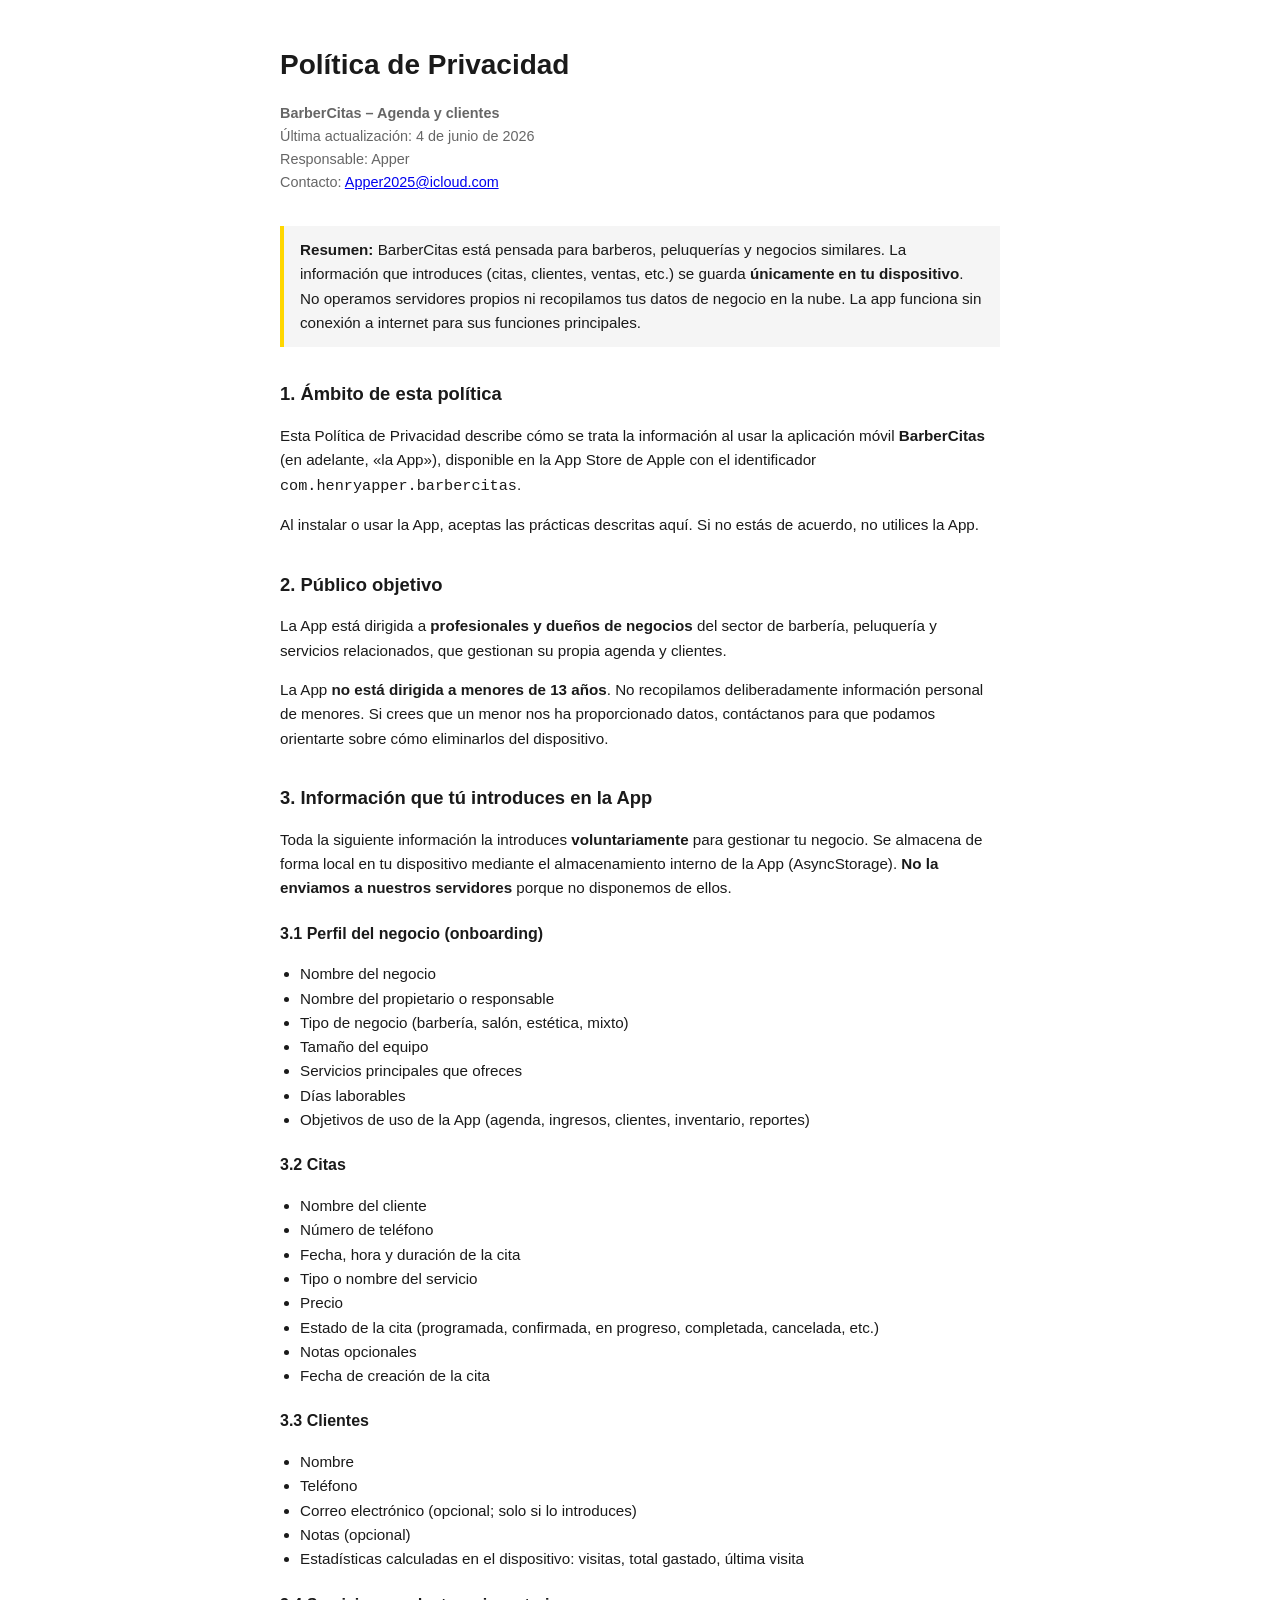
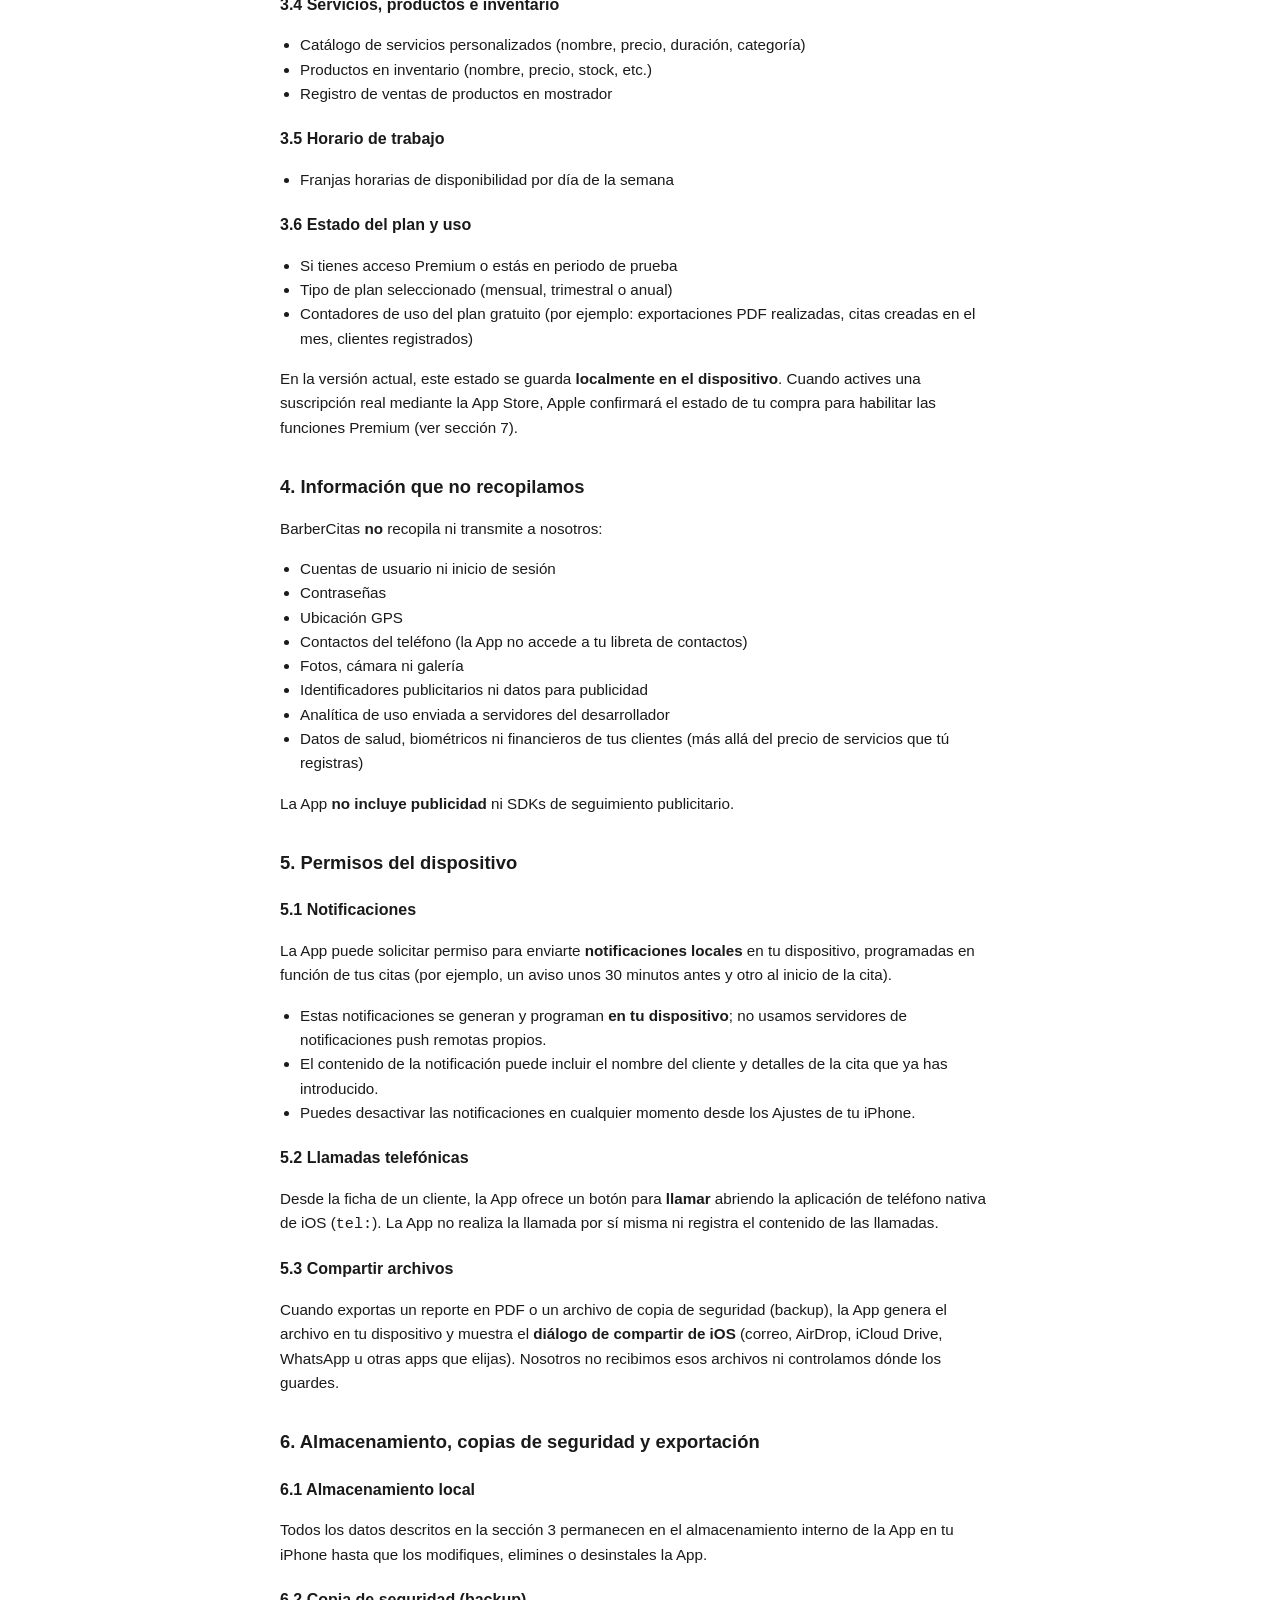
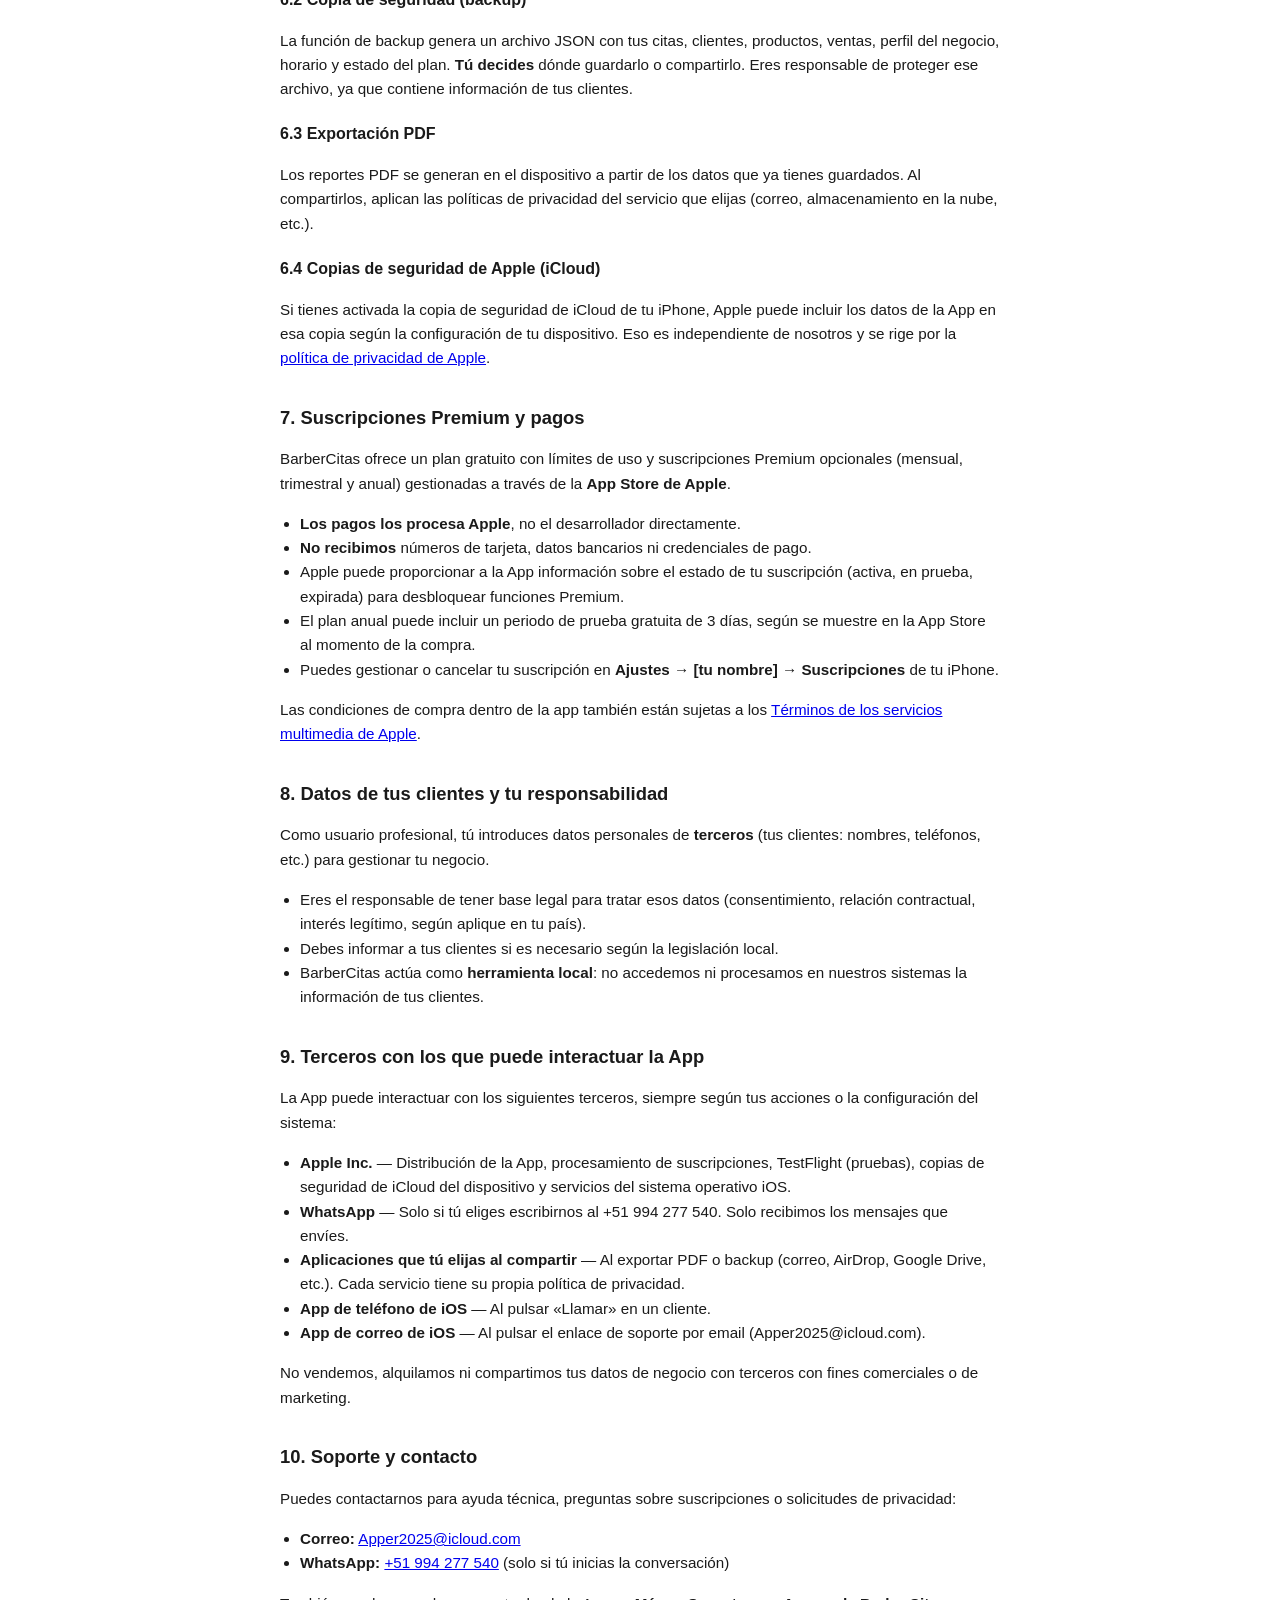
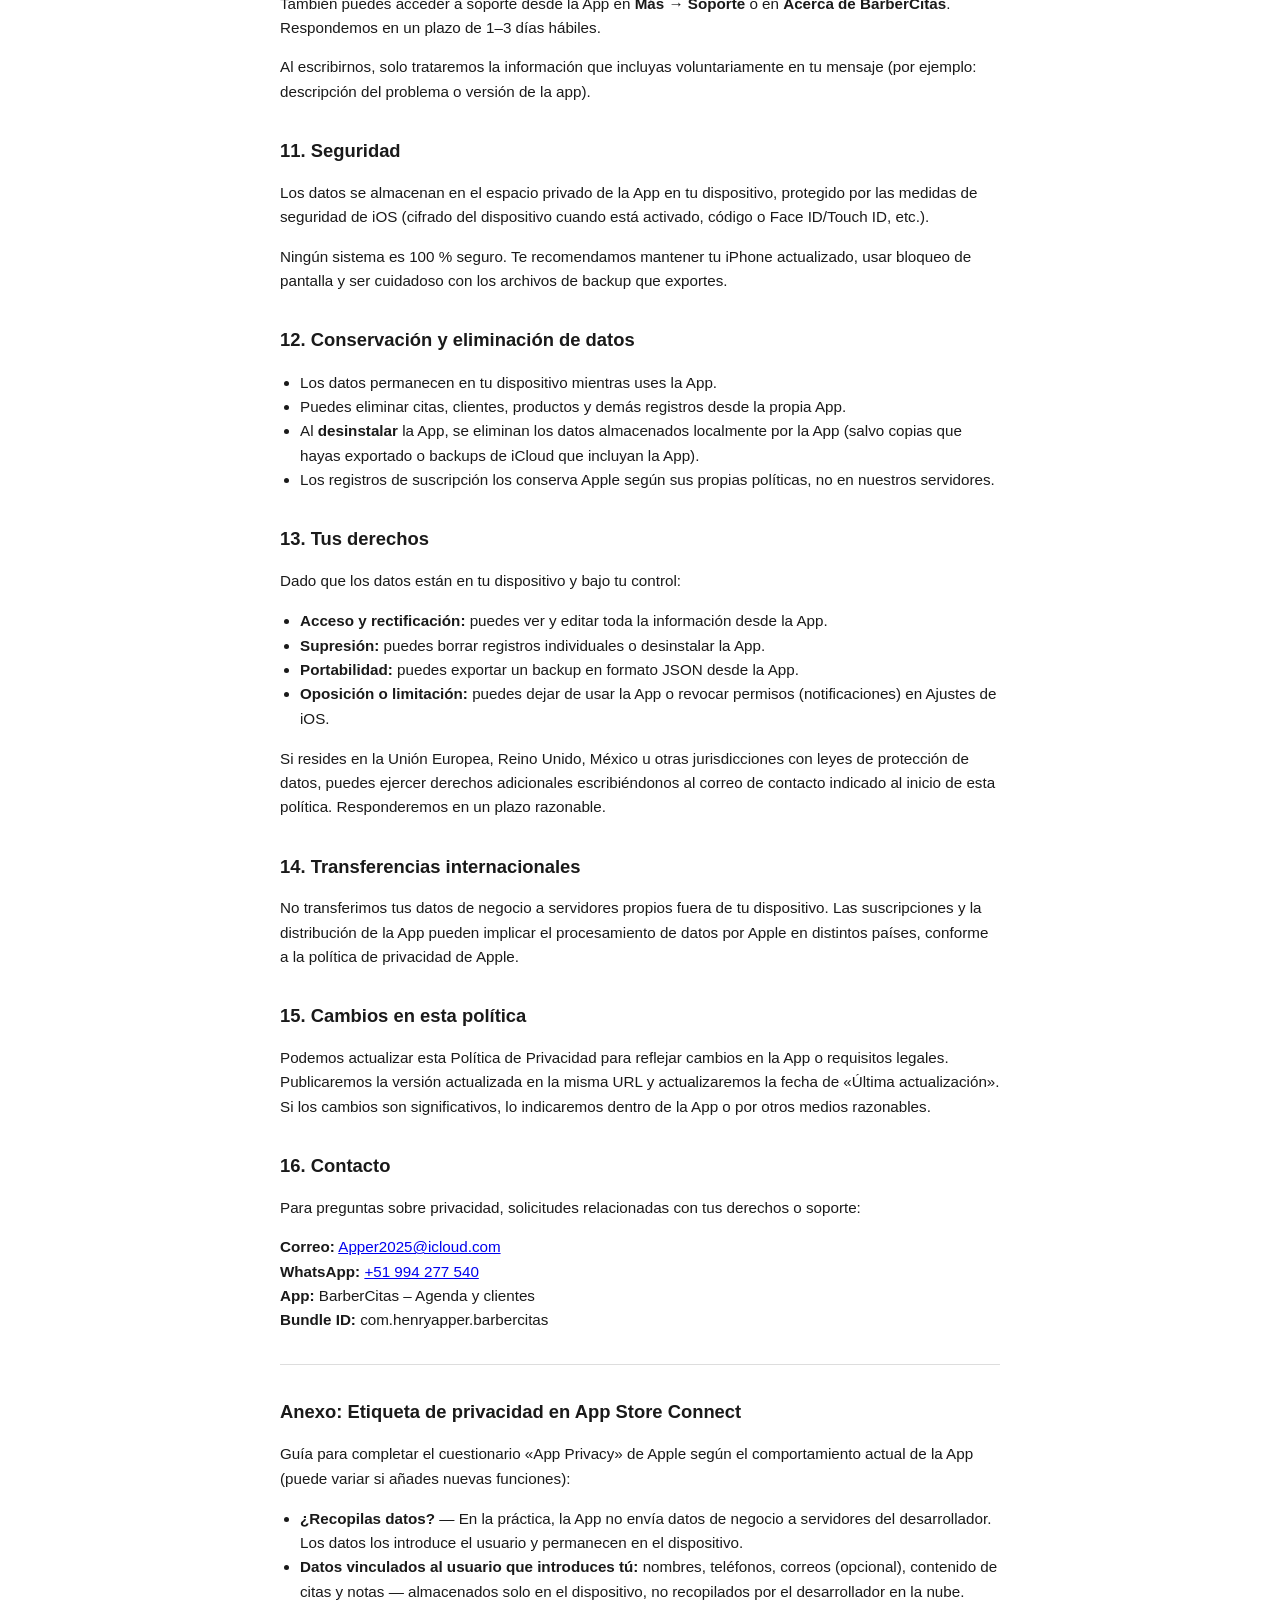
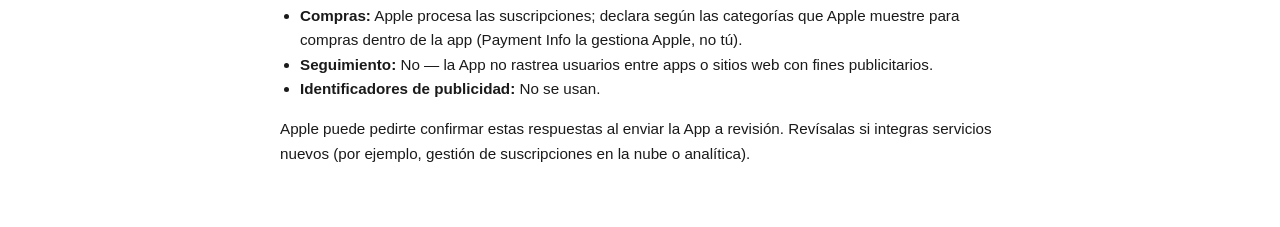
==== privacy-policy.html @ d64f479d "Publicar politica de privacidad y soporte de BarberCitas para App Store Connect. Co-authored-by: Cur" ====
<!DOCTYPE html>
<html lang="es">
<head>
  <meta charset="UTF-8" />
  <meta name="viewport" content="width=device-width, initial-scale=1.0" />
  <title>Política de Privacidad — BarberCitas</title>
  <style>
    :root { color-scheme: light dark; }
    body {
      font-family: -apple-system, BlinkMacSystemFont, "Segoe UI", Roboto, Helvetica, Arial, sans-serif;
      line-height: 1.6;
      max-width: 720px;
      margin: 0 auto;
      padding: 24px 20px 48px;
      color: #1a1a1a;
      background: #fff;
    }
    @media (prefers-color-scheme: dark) {
      body { color: #e8e8e8; background: #111; }
      a { color: #7eb6ff; }
      hr { border-color: #333; }
    }
    h1 { font-size: 1.75rem; margin-bottom: 0.25rem; }
    h2 { font-size: 1.15rem; margin-top: 2rem; }
    h3 { font-size: 1rem; margin-top: 1.25rem; }
    p, li { font-size: 0.95rem; }
    .meta { color: #666; font-size: 0.9rem; margin-bottom: 2rem; }
    @media (prefers-color-scheme: dark) { .meta { color: #999; } }
    ul { padding-left: 1.25rem; }
    hr { margin: 2rem 0; border: none; border-top: 1px solid #ddd; }
    .highlight {
      background: #f5f5f5;
      border-left: 4px solid #ffd700;
      padding: 12px 16px;
      margin: 1rem 0;
      font-size: 0.95rem;
    }
    @media (prefers-color-scheme: dark) {
      .highlight { background: #1c1c1c; }
    }
  </style>
</head>
<body>

  <h1>Política de Privacidad</h1>
  <p class="meta">
    <strong>BarberCitas – Agenda y clientes</strong><br />
    Última actualización: 4 de junio de 2026<br />
    Responsable: Apper<br />
    Contacto: <a href="mailto:Apper2025@icloud.com">Apper2025@icloud.com</a>
  </p>

  <div class="highlight">
    <strong>Resumen:</strong> BarberCitas está pensada para barberos, peluquerías y negocios similares.
    La información que introduces (citas, clientes, ventas, etc.) se guarda <strong>únicamente en tu dispositivo</strong>.
    No operamos servidores propios ni recopilamos tus datos de negocio en la nube.
    La app funciona sin conexión a internet para sus funciones principales.
  </div>

  <h2>1. Ámbito de esta política</h2>
  <p>
    Esta Política de Privacidad describe cómo se trata la información al usar la aplicación móvil
    <strong>BarberCitas</strong> (en adelante, «la App»), disponible en la App Store de Apple
    con el identificador <code>com.henryapper.barbercitas</code>.
  </p>
  <p>
    Al instalar o usar la App, aceptas las prácticas descritas aquí. Si no estás de acuerdo,
    no utilices la App.
  </p>

  <h2>2. Público objetivo</h2>
  <p>
    La App está dirigida a <strong>profesionales y dueños de negocios</strong> del sector de barbería,
    peluquería y servicios relacionados, que gestionan su propia agenda y clientes.
  </p>
  <p>
    La App <strong>no está dirigida a menores de 13 años</strong>. No recopilamos deliberadamente
    información personal de menores. Si crees que un menor nos ha proporcionado datos, contáctanos
    para que podamos orientarte sobre cómo eliminarlos del dispositivo.
  </p>

  <h2>3. Información que tú introduces en la App</h2>
  <p>
    Toda la siguiente información la introduces <strong>voluntariamente</strong> para gestionar tu negocio.
    Se almacena de forma local en tu dispositivo mediante el almacenamiento interno de la App
    (AsyncStorage). <strong>No la enviamos a nuestros servidores</strong> porque no disponemos de ellos.
  </p>

  <h3>3.1 Perfil del negocio (onboarding)</h3>
  <ul>
    <li>Nombre del negocio</li>
    <li>Nombre del propietario o responsable</li>
    <li>Tipo de negocio (barbería, salón, estética, mixto)</li>
    <li>Tamaño del equipo</li>
    <li>Servicios principales que ofreces</li>
    <li>Días laborables</li>
    <li>Objetivos de uso de la App (agenda, ingresos, clientes, inventario, reportes)</li>
  </ul>

  <h3>3.2 Citas</h3>
  <ul>
    <li>Nombre del cliente</li>
    <li>Número de teléfono</li>
    <li>Fecha, hora y duración de la cita</li>
    <li>Tipo o nombre del servicio</li>
    <li>Precio</li>
    <li>Estado de la cita (programada, confirmada, en progreso, completada, cancelada, etc.)</li>
    <li>Notas opcionales</li>
    <li>Fecha de creación de la cita</li>
  </ul>

  <h3>3.3 Clientes</h3>
  <ul>
    <li>Nombre</li>
    <li>Teléfono</li>
    <li>Correo electrónico (opcional; solo si lo introduces)</li>
    <li>Notas (opcional)</li>
    <li>Estadísticas calculadas en el dispositivo: visitas, total gastado, última visita</li>
  </ul>

  <h3>3.4 Servicios, productos e inventario</h3>
  <ul>
    <li>Catálogo de servicios personalizados (nombre, precio, duración, categoría)</li>
    <li>Productos en inventario (nombre, precio, stock, etc.)</li>
    <li>Registro de ventas de productos en mostrador</li>
  </ul>

  <h3>3.5 Horario de trabajo</h3>
  <ul>
    <li>Franjas horarias de disponibilidad por día de la semana</li>
  </ul>

  <h3>3.6 Estado del plan y uso</h3>
  <ul>
    <li>Si tienes acceso Premium o estás en periodo de prueba</li>
    <li>Tipo de plan seleccionado (mensual, trimestral o anual)</li>
    <li>Contadores de uso del plan gratuito (por ejemplo: exportaciones PDF realizadas, citas creadas en el mes, clientes registrados)</li>
  </ul>
  <p>
    En la versión actual, este estado se guarda <strong>localmente en el dispositivo</strong>.
    Cuando actives una suscripción real mediante la App Store, Apple confirmará el estado de tu compra
    para habilitar las funciones Premium (ver sección 7).
  </p>

  <h2>4. Información que no recopilamos</h2>
  <p>BarberCitas <strong>no</strong> recopila ni transmite a nosotros:</p>
  <ul>
    <li>Cuentas de usuario ni inicio de sesión</li>
    <li>Contraseñas</li>
    <li>Ubicación GPS</li>
    <li>Contactos del teléfono (la App no accede a tu libreta de contactos)</li>
    <li>Fotos, cámara ni galería</li>
    <li>Identificadores publicitarios ni datos para publicidad</li>
    <li>Analítica de uso enviada a servidores del desarrollador</li>
    <li>Datos de salud, biométricos ni financieros de tus clientes (más allá del precio de servicios que tú registras)</li>
  </ul>
  <p>
    La App <strong>no incluye publicidad</strong> ni SDKs de seguimiento publicitario.
  </p>

  <h2>5. Permisos del dispositivo</h2>

  <h3>5.1 Notificaciones</h3>
  <p>
    La App puede solicitar permiso para enviarte <strong>notificaciones locales</strong> en tu dispositivo,
    programadas en función de tus citas (por ejemplo, un aviso unos 30 minutos antes y otro al inicio de la cita).
  </p>
  <ul>
    <li>Estas notificaciones se generan y programan <strong>en tu dispositivo</strong>; no usamos servidores de notificaciones push remotas propios.</li>
    <li>El contenido de la notificación puede incluir el nombre del cliente y detalles de la cita que ya has introducido.</li>
    <li>Puedes desactivar las notificaciones en cualquier momento desde los Ajustes de tu iPhone.</li>
  </ul>

  <h3>5.2 Llamadas telefónicas</h3>
  <p>
    Desde la ficha de un cliente, la App ofrece un botón para <strong>llamar</strong> abriendo la aplicación
    de teléfono nativa de iOS (<code>tel:</code>). La App no realiza la llamada por sí misma ni registra
    el contenido de las llamadas.
  </p>

  <h3>5.3 Compartir archivos</h3>
  <p>
    Cuando exportas un reporte en PDF o un archivo de copia de seguridad (backup), la App genera el archivo
    en tu dispositivo y muestra el <strong>diálogo de compartir de iOS</strong> (correo, AirDrop, iCloud Drive,
    WhatsApp u otras apps que elijas). Nosotros no recibimos esos archivos ni controlamos dónde los guardes.
  </p>

  <h2>6. Almacenamiento, copias de seguridad y exportación</h2>

  <h3>6.1 Almacenamiento local</h3>
  <p>
    Todos los datos descritos en la sección 3 permanecen en el almacenamiento interno de la App en tu iPhone
    hasta que los modifiques, elimines o desinstales la App.
  </p>

  <h3>6.2 Copia de seguridad (backup)</h3>
  <p>
    La función de backup genera un archivo JSON con tus citas, clientes, productos, ventas, perfil del negocio,
    horario y estado del plan. <strong>Tú decides</strong> dónde guardarlo o compartirlo.
    Eres responsable de proteger ese archivo, ya que contiene información de tus clientes.
  </p>

  <h3>6.3 Exportación PDF</h3>
  <p>
    Los reportes PDF se generan en el dispositivo a partir de los datos que ya tienes guardados.
    Al compartirlos, aplican las políticas de privacidad del servicio que elijas (correo, almacenamiento en la nube, etc.).
  </p>

  <h3>6.4 Copias de seguridad de Apple (iCloud)</h3>
  <p>
    Si tienes activada la copia de seguridad de iCloud de tu iPhone, Apple puede incluir los datos de la App
    en esa copia según la configuración de tu dispositivo. Eso es independiente de nosotros y se rige por la
    <a href="https://www.apple.com/legal/privacy/" rel="noopener noreferrer">política de privacidad de Apple</a>.
  </p>

  <h2>7. Suscripciones Premium y pagos</h2>
  <p>
    BarberCitas ofrece un plan gratuito con límites de uso y suscripciones Premium opcionales
    (mensual, trimestral y anual) gestionadas a través de la <strong>App Store de Apple</strong>.
  </p>
  <ul>
    <li><strong>Los pagos los procesa Apple</strong>, no el desarrollador directamente.</li>
    <li><strong>No recibimos</strong> números de tarjeta, datos bancarios ni credenciales de pago.</li>
    <li>Apple puede proporcionar a la App información sobre el estado de tu suscripción (activa, en prueba, expirada) para desbloquear funciones Premium.</li>
    <li>El plan anual puede incluir un periodo de prueba gratuita de 3 días, según se muestre en la App Store al momento de la compra.</li>
    <li>Puedes gestionar o cancelar tu suscripción en <strong>Ajustes → [tu nombre] → Suscripciones</strong> de tu iPhone.</li>
  </ul>
  <p>
    Las condiciones de compra dentro de la app también están sujetas a los
    <a href="https://www.apple.com/legal/internet-services/itunes/" rel="noopener noreferrer">Términos de los servicios multimedia de Apple</a>.
  </p>

  <h2>8. Datos de tus clientes y tu responsabilidad</h2>
  <p>
    Como usuario profesional, tú introduces datos personales de <strong>terceros</strong> (tus clientes:
    nombres, teléfonos, etc.) para gestionar tu negocio.
  </p>
  <ul>
    <li>Eres el responsable de tener base legal para tratar esos datos (consentimiento, relación contractual, interés legítimo, según aplique en tu país).</li>
    <li>Debes informar a tus clientes si es necesario según la legislación local.</li>
    <li>BarberCitas actúa como <strong>herramienta local</strong>: no accedemos ni procesamos en nuestros sistemas la información de tus clientes.</li>
  </ul>

  <h2>9. Terceros con los que puede interactuar la App</h2>
  <p>La App puede interactuar con los siguientes terceros, siempre según tus acciones o la configuración del sistema:</p>
  <ul>
    <li><strong>Apple Inc.</strong> — Distribución de la App, procesamiento de suscripciones, TestFlight (pruebas), copias de seguridad de iCloud del dispositivo y servicios del sistema operativo iOS.</li>
    <li><strong>WhatsApp</strong> — Solo si tú eliges escribirnos al +51 994 277 540. Solo recibimos los mensajes que envíes.</li>
    <li><strong>Aplicaciones que tú elijas al compartir</strong> — Al exportar PDF o backup (correo, AirDrop, Google Drive, etc.). Cada servicio tiene su propia política de privacidad.</li>
    <li><strong>App de teléfono de iOS</strong> — Al pulsar «Llamar» en un cliente.</li>
    <li><strong>App de correo de iOS</strong> — Al pulsar el enlace de soporte por email (Apper2025@icloud.com).</li>
  </ul>
  <p>
    No vendemos, alquilamos ni compartimos tus datos de negocio con terceros con fines comerciales o de marketing.
  </p>

  <h2>10. Soporte y contacto</h2>
  <p>
    Puedes contactarnos para ayuda técnica, preguntas sobre suscripciones o solicitudes de privacidad:
  </p>
  <ul>
    <li><strong>Correo:</strong> <a href="mailto:Apper2025@icloud.com">Apper2025@icloud.com</a></li>
    <li><strong>WhatsApp:</strong> <a href="https://wa.me/51994277540" rel="noopener noreferrer">+51 994 277 540</a> (solo si tú inicias la conversación)</li>
  </ul>
  <p>
    También puedes acceder a soporte desde la App en <strong>Más → Soporte</strong> o en <strong>Acerca de BarberCitas</strong>.
    Respondemos en un plazo de 1–3 días hábiles.
  </p>
  <p>
    Al escribirnos, solo trataremos la información que incluyas voluntariamente en tu mensaje
    (por ejemplo: descripción del problema o versión de la app).
  </p>

  <h2>11. Seguridad</h2>
  <p>
    Los datos se almacenan en el espacio privado de la App en tu dispositivo, protegido por las medidas
    de seguridad de iOS (cifrado del dispositivo cuando está activado, código o Face ID/Touch ID, etc.).
  </p>
  <p>
    Ningún sistema es 100 % seguro. Te recomendamos mantener tu iPhone actualizado, usar bloqueo de pantalla
    y ser cuidadoso con los archivos de backup que exportes.
  </p>

  <h2>12. Conservación y eliminación de datos</h2>
  <ul>
    <li>Los datos permanecen en tu dispositivo mientras uses la App.</li>
    <li>Puedes eliminar citas, clientes, productos y demás registros desde la propia App.</li>
    <li>Al <strong>desinstalar</strong> la App, se eliminan los datos almacenados localmente por la App (salvo copias que hayas exportado o backups de iCloud que incluyan la App).</li>
    <li>Los registros de suscripción los conserva Apple según sus propias políticas, no en nuestros servidores.</li>
  </ul>

  <h2>13. Tus derechos</h2>
  <p>
    Dado que los datos están en tu dispositivo y bajo tu control:
  </p>
  <ul>
    <li><strong>Acceso y rectificación:</strong> puedes ver y editar toda la información desde la App.</li>
    <li><strong>Supresión:</strong> puedes borrar registros individuales o desinstalar la App.</li>
    <li><strong>Portabilidad:</strong> puedes exportar un backup en formato JSON desde la App.</li>
    <li><strong>Oposición o limitación:</strong> puedes dejar de usar la App o revocar permisos (notificaciones) en Ajustes de iOS.</li>
  </ul>
  <p>
    Si resides en la Unión Europea, Reino Unido, México u otras jurisdicciones con leyes de protección de datos,
    puedes ejercer derechos adicionales escribiéndonos al correo de contacto indicado al inicio de esta política.
    Responderemos en un plazo razonable.
  </p>

  <h2>14. Transferencias internacionales</h2>
  <p>
    No transferimos tus datos de negocio a servidores propios fuera de tu dispositivo.
    Las suscripciones y la distribución de la App pueden implicar el procesamiento de datos por Apple
    en distintos países, conforme a la política de privacidad de Apple.
  </p>

  <h2>15. Cambios en esta política</h2>
  <p>
    Podemos actualizar esta Política de Privacidad para reflejar cambios en la App o requisitos legales.
    Publicaremos la versión actualizada en la misma URL y actualizaremos la fecha de «Última actualización».
    Si los cambios son significativos, lo indicaremos dentro de la App o por otros medios razonables.
  </p>

  <h2>16. Contacto</h2>
  <p>
    Para preguntas sobre privacidad, solicitudes relacionadas con tus derechos o soporte:
  </p>
  <p>
    <strong>Correo:</strong> <a href="mailto:Apper2025@icloud.com">Apper2025@icloud.com</a><br />
    <strong>WhatsApp:</strong> <a href="https://wa.me/51994277540" rel="noopener noreferrer">+51 994 277 540</a><br />
    <strong>App:</strong> BarberCitas – Agenda y clientes<br />
    <strong>Bundle ID:</strong> com.henryapper.barbercitas
  </p>

  <hr />

  <h2>Anexo: Etiqueta de privacidad en App Store Connect</h2>
  <p>
    Guía para completar el cuestionario «App Privacy» de Apple según el comportamiento actual de la App
    (puede variar si añades nuevas funciones):
  </p>
  <ul>
    <li><strong>¿Recopilas datos?</strong> — En la práctica, la App no envía datos de negocio a servidores del desarrollador. Los datos los introduce el usuario y permanecen en el dispositivo.</li>
    <li><strong>Datos vinculados al usuario que introduces tú:</strong> nombres, teléfonos, correos (opcional), contenido de citas y notas — almacenados solo en el dispositivo, no recopilados por el desarrollador en la nube.</li>
    <li><strong>Compras:</strong> Apple procesa las suscripciones; declara según las categorías que Apple muestre para compras dentro de la app (Payment Info la gestiona Apple, no tú).</li>
    <li><strong>Seguimiento:</strong> No — la App no rastrea usuarios entre apps o sitios web con fines publicitarios.</li>
    <li><strong>Identificadores de publicidad:</strong> No se usan.</li>
  </ul>
  <p>
    Apple puede pedirte confirmar estas respuestas al enviar la App a revisión. Revísalas si integras
    servicios nuevos (por ejemplo, gestión de suscripciones en la nube o analítica).
  </p>

</body>
</html>
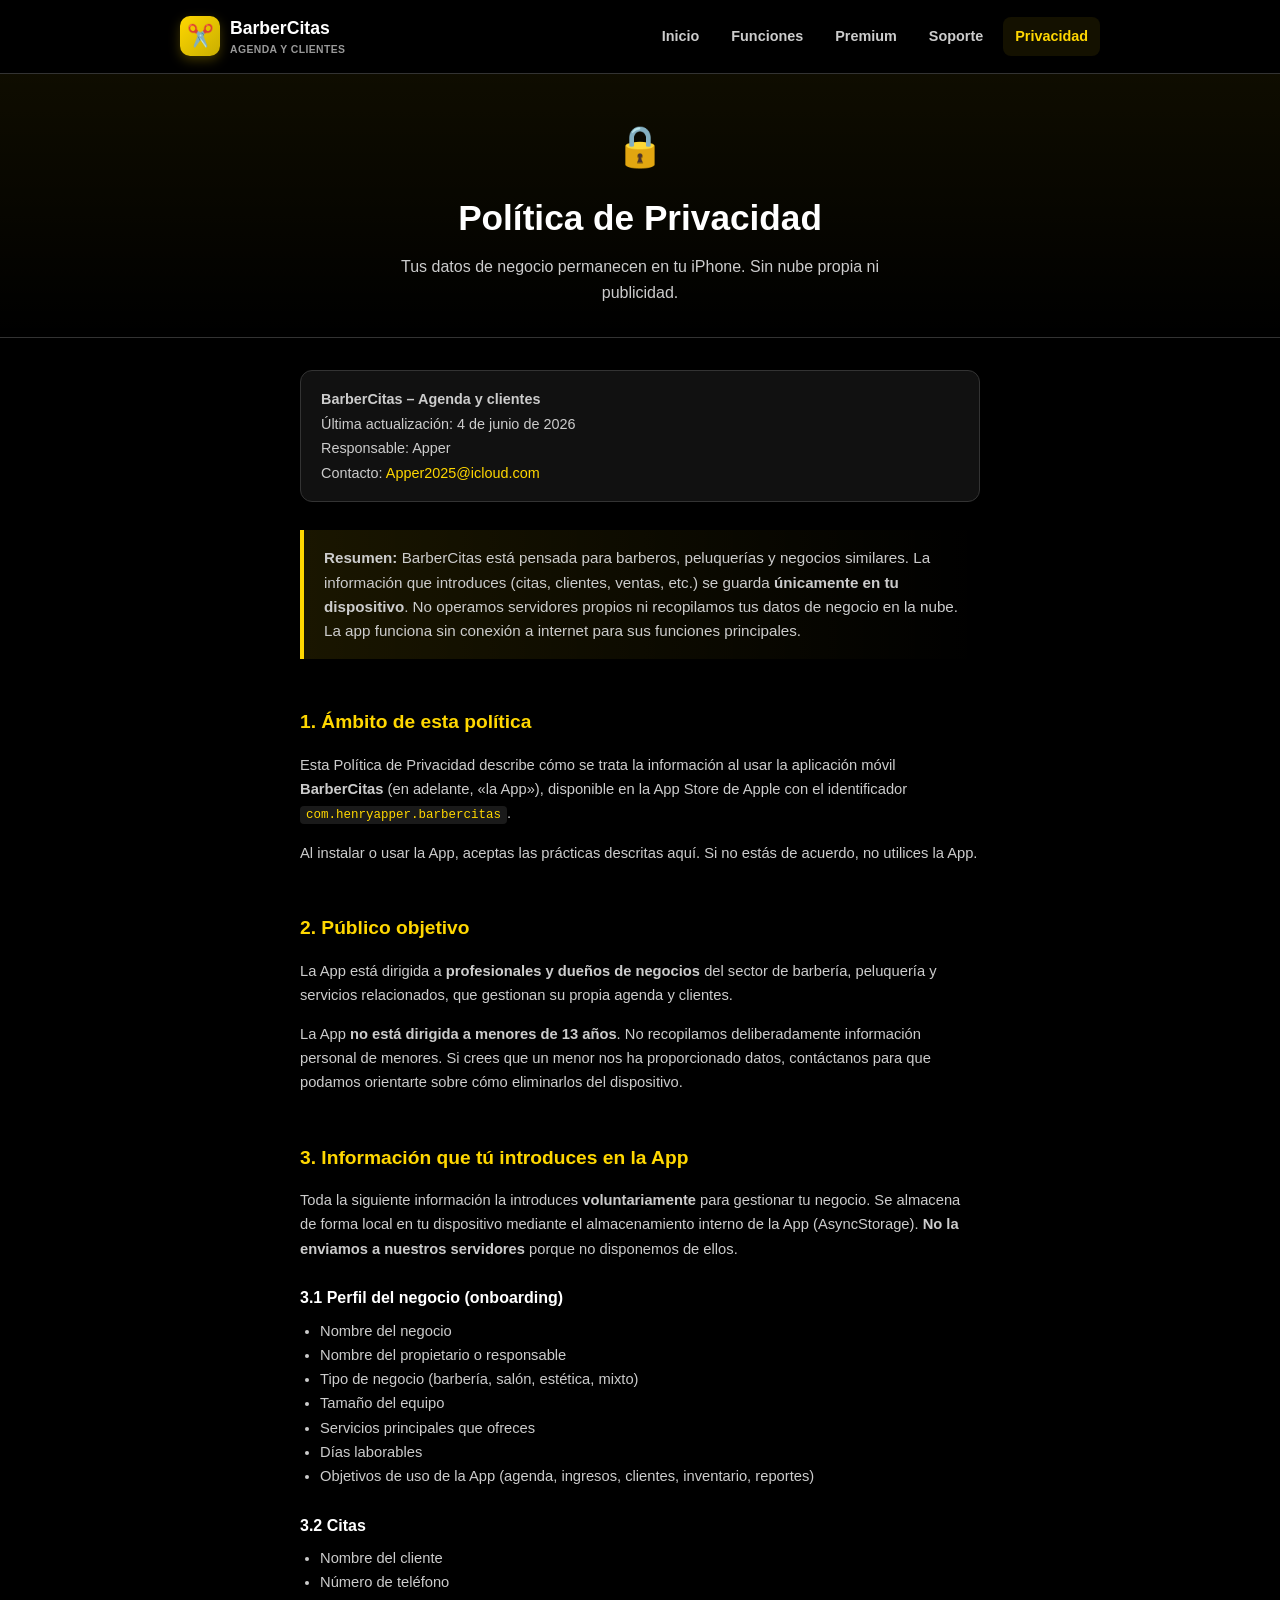
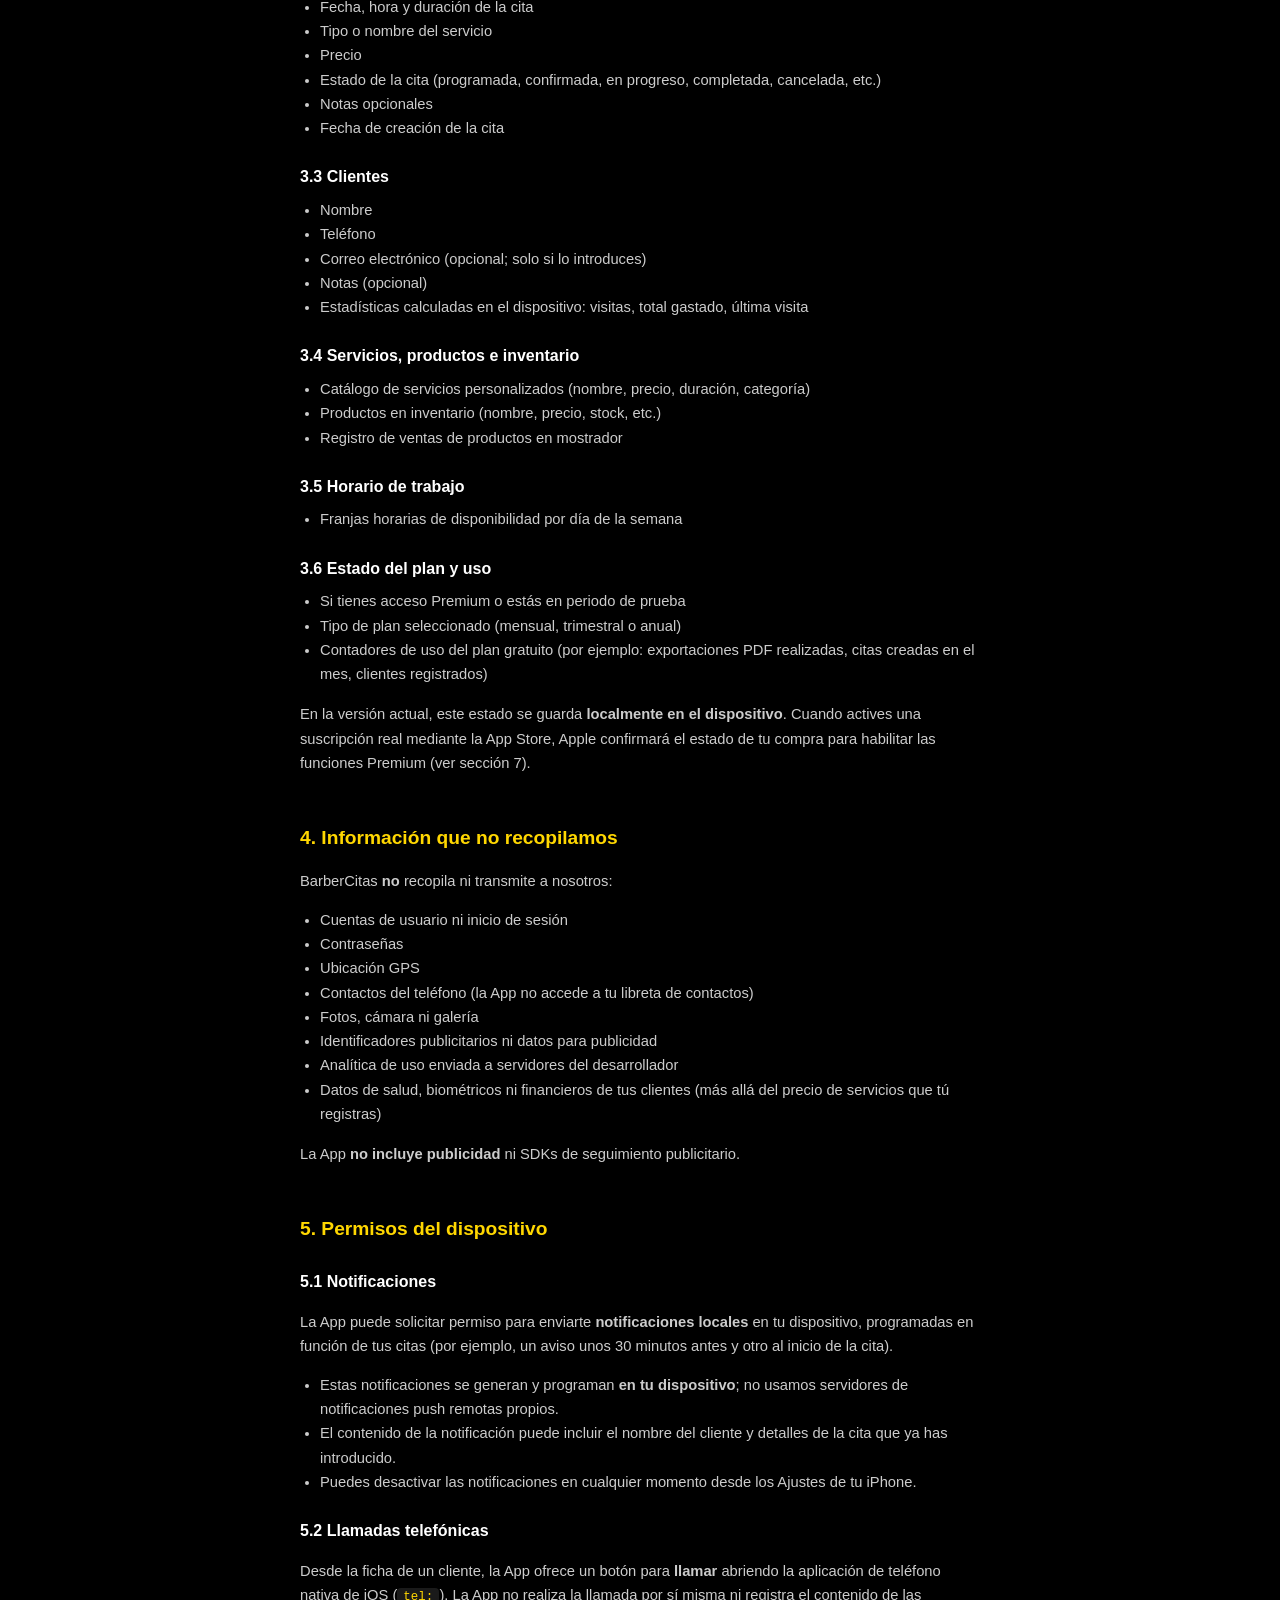
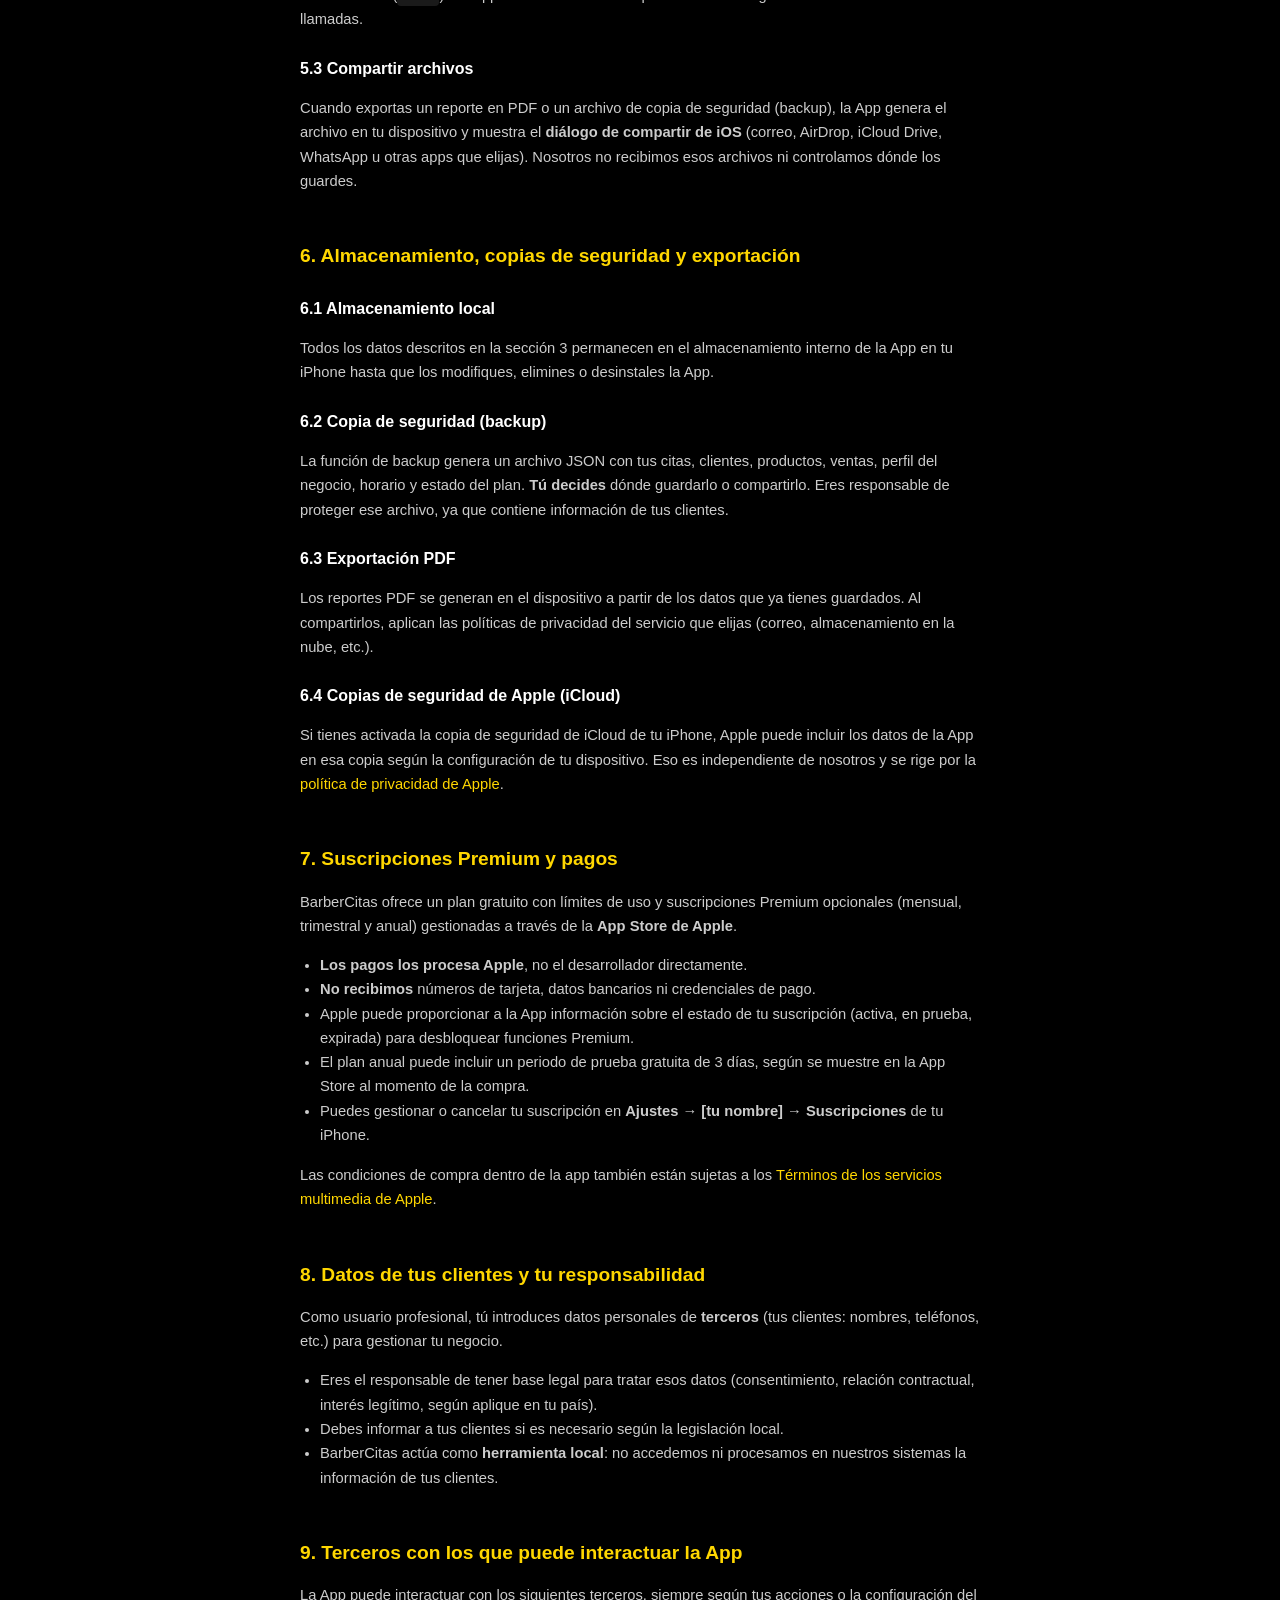
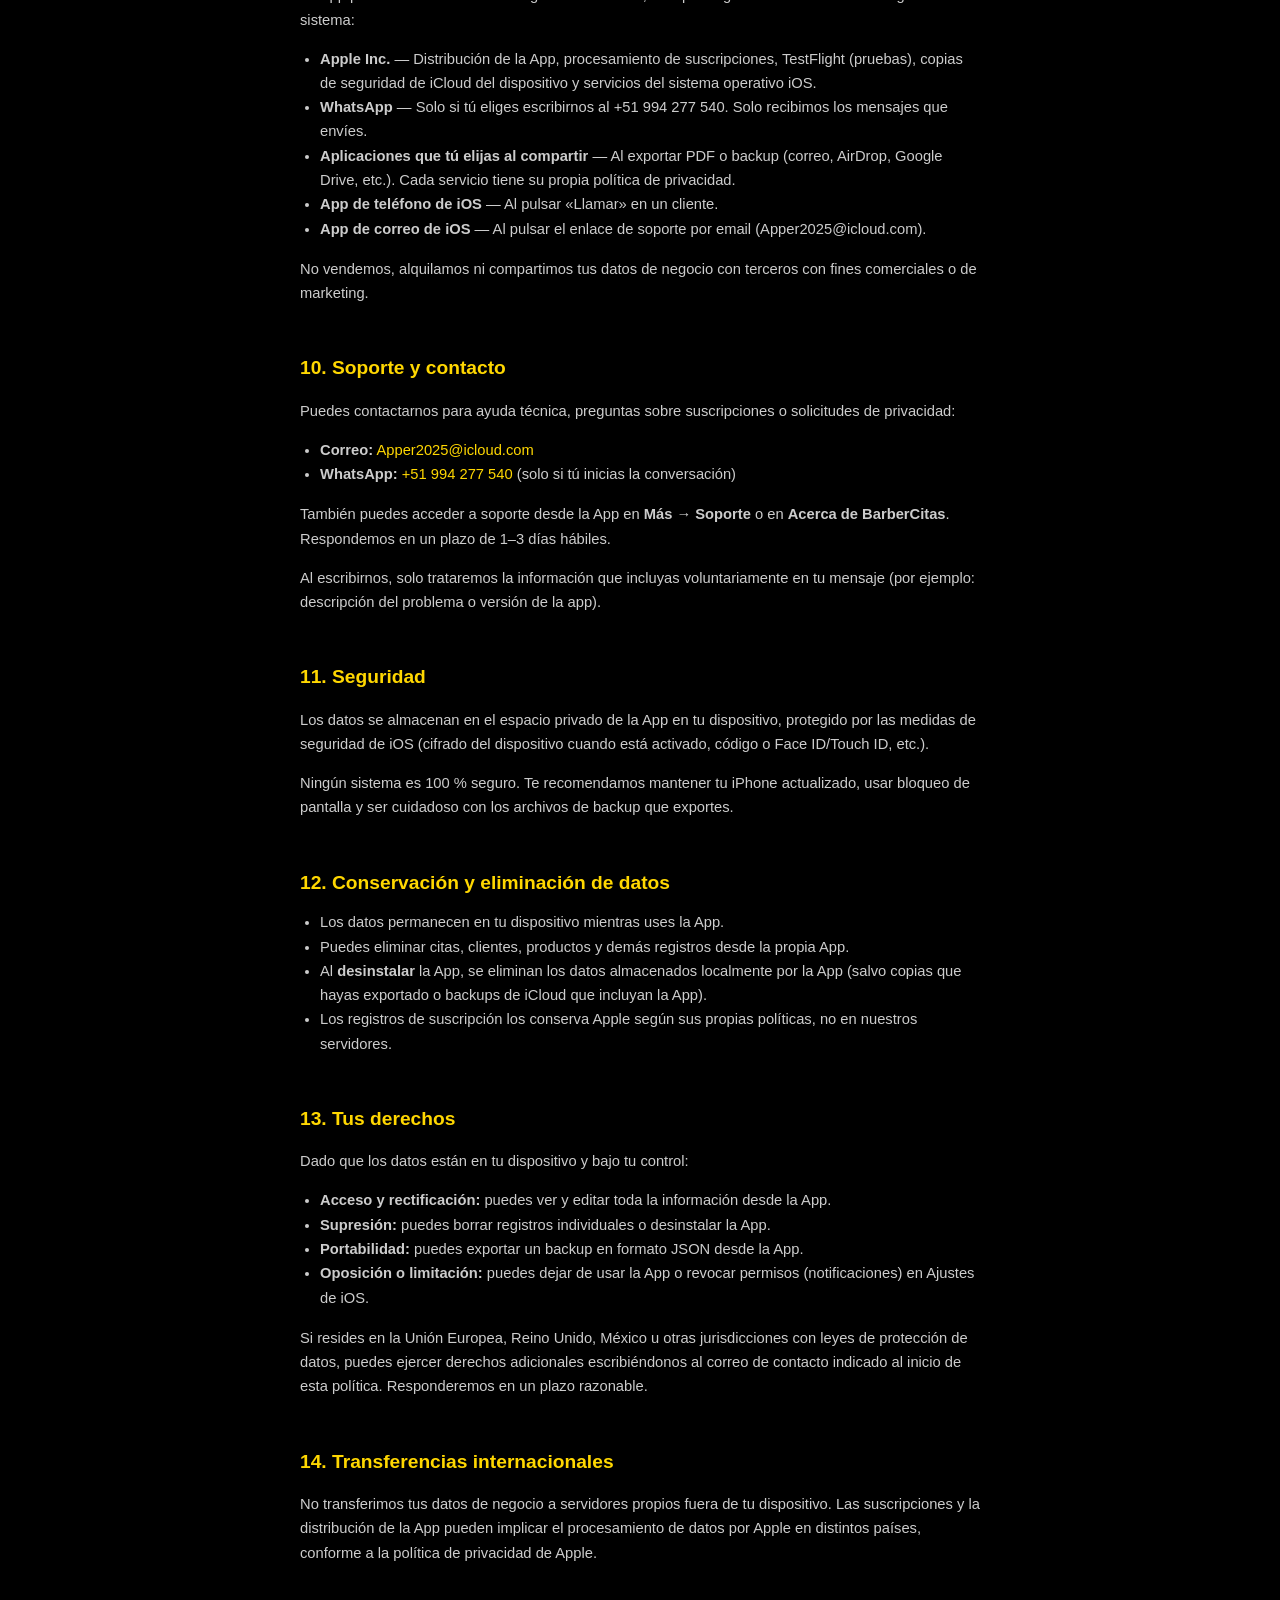
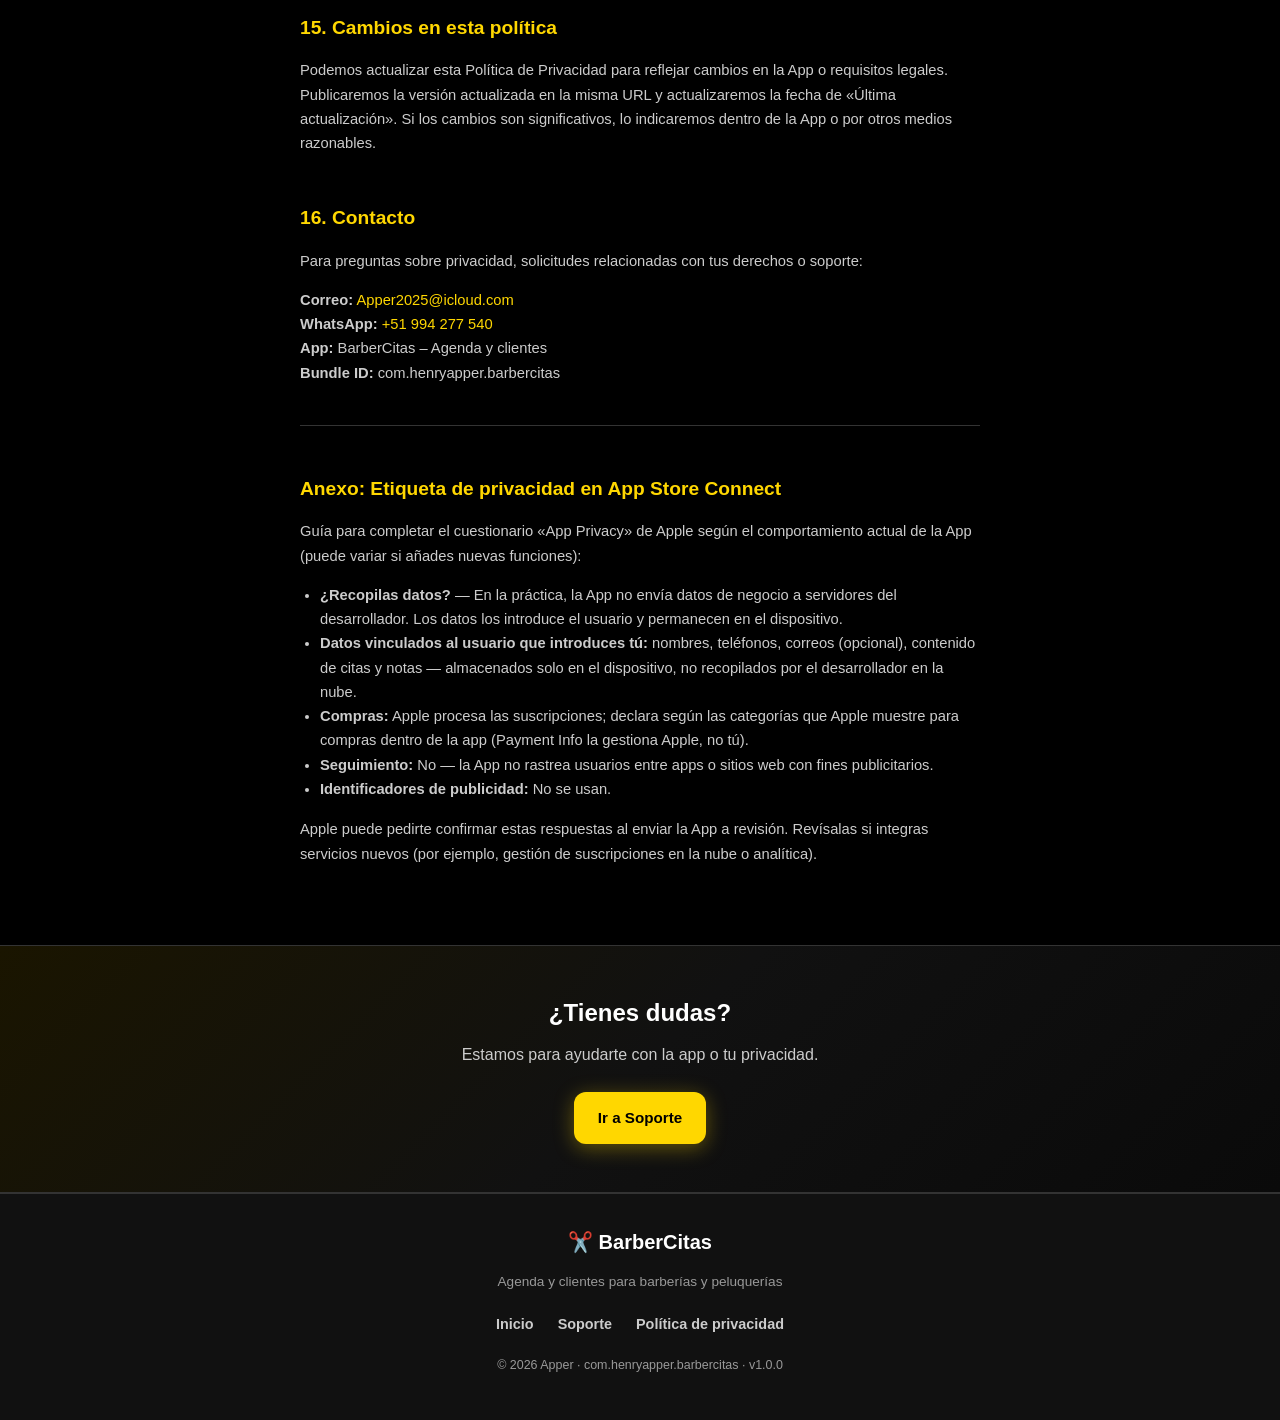
==== commit 2a555d32: "Redisenar sitio con branding BarberCitas, marketing y estilos unificados. Co-authored-by: Cursor <cu" ====
--- a/privacy-policy.html
+++ b/privacy-policy.html
@@ -4,350 +4,369 @@
   <meta charset="UTF-8" />
   <meta name="viewport" content="width=device-width, initial-scale=1.0" />
   <title>Política de Privacidad — BarberCitas</title>
-  <style>
-    :root { color-scheme: light dark; }
-    body {
-      font-family: -apple-system, BlinkMacSystemFont, "Segoe UI", Roboto, Helvetica, Arial, sans-serif;
-      line-height: 1.6;
-      max-width: 720px;
-      margin: 0 auto;
-      padding: 24px 20px 48px;
-      color: #1a1a1a;
-      background: #fff;
-    }
-    @media (prefers-color-scheme: dark) {
-      body { color: #e8e8e8; background: #111; }
-      a { color: #7eb6ff; }
-      hr { border-color: #333; }
-    }
-    h1 { font-size: 1.75rem; margin-bottom: 0.25rem; }
-    h2 { font-size: 1.15rem; margin-top: 2rem; }
-    h3 { font-size: 1rem; margin-top: 1.25rem; }
-    p, li { font-size: 0.95rem; }
-    .meta { color: #666; font-size: 0.9rem; margin-bottom: 2rem; }
-    @media (prefers-color-scheme: dark) { .meta { color: #999; } }
-    ul { padding-left: 1.25rem; }
-    hr { margin: 2rem 0; border: none; border-top: 1px solid #ddd; }
-    .highlight {
-      background: #f5f5f5;
-      border-left: 4px solid #ffd700;
-      padding: 12px 16px;
-      margin: 1rem 0;
-      font-size: 0.95rem;
-    }
-    @media (prefers-color-scheme: dark) {
-      .highlight { background: #1c1c1c; }
-    }
-  </style>
+  <meta name="description" content="Política de privacidad de BarberCitas. Tus datos de negocio permanecen en tu dispositivo. Sin servidores ni publicidad." />
+  <meta name="theme-color" content="#000000" />
+  <link rel="stylesheet" href="styles.css" />
 </head>
 <body>
 
-  <h1>Política de Privacidad</h1>
-  <p class="meta">
-    <strong>BarberCitas – Agenda y clientes</strong><br />
-    Última actualización: 4 de junio de 2026<br />
-    Responsable: Apper<br />
-    Contacto: <a href="mailto:Apper2025@icloud.com">Apper2025@icloud.com</a>
-  </p>
-
-  <div class="highlight">
-    <strong>Resumen:</strong> BarberCitas está pensada para barberos, peluquerías y negocios similares.
-    La información que introduces (citas, clientes, ventas, etc.) se guarda <strong>únicamente en tu dispositivo</strong>.
-    No operamos servidores propios ni recopilamos tus datos de negocio en la nube.
-    La app funciona sin conexión a internet para sus funciones principales.
+  <header class="site-header">
+    <div class="nav-inner">
+      <a class="brand" href="index.html">
+        <span class="brand-icon">✂️</span>
+        <span class="brand-text">
+          BarberCitas
+          <span>Agenda y clientes</span>
+        </span>
+      </a>
+      <nav class="nav-links">
+        <a href="index.html">Inicio</a>
+        <a href="index.html#funciones">Funciones</a>
+        <a href="index.html#premium">Premium</a>
+        <a href="support.html">Soporte</a>
+        <a href="privacy-policy.html" class="active">Privacidad</a>
+      </nav>
+    </div>
+  </header>
+
+  <section class="page-hero">
+    <div class="page-hero-icon">🔒</div>
+    <h1>Política de Privacidad</h1>
+    <p>Tus datos de negocio permanecen en tu iPhone. Sin nube propia ni publicidad.</p>
+  </section>
+
+  <div class="legal-wrap">
+    <div class="legal-meta">
+      <strong>BarberCitas – Agenda y clientes</strong><br />
+      Última actualización: 4 de junio de 2026<br />
+      Responsable: Apper<br />
+      Contacto: <a href="mailto:Apper2025@icloud.com">Apper2025@icloud.com</a>
+    </div>
+
+    <div class="legal-highlight">
+      <strong>Resumen:</strong> BarberCitas está pensada para barberos, peluquerías y negocios similares.
+      La información que introduces (citas, clientes, ventas, etc.) se guarda <strong>únicamente en tu dispositivo</strong>.
+      No operamos servidores propios ni recopilamos tus datos de negocio en la nube.
+      La app funciona sin conexión a internet para sus funciones principales.
+    </div>
+
+    <div class="legal-content">
+
+      <h2>1. Ámbito de esta política</h2>
+      <p>
+        Esta Política de Privacidad describe cómo se trata la información al usar la aplicación móvil
+        <strong>BarberCitas</strong> (en adelante, «la App»), disponible en la App Store de Apple
+        con el identificador <code>com.henryapper.barbercitas</code>.
+      </p>
+      <p>
+        Al instalar o usar la App, aceptas las prácticas descritas aquí. Si no estás de acuerdo,
+        no utilices la App.
+      </p>
+
+      <h2>2. Público objetivo</h2>
+      <p>
+        La App está dirigida a <strong>profesionales y dueños de negocios</strong> del sector de barbería,
+        peluquería y servicios relacionados, que gestionan su propia agenda y clientes.
+      </p>
+      <p>
+        La App <strong>no está dirigida a menores de 13 años</strong>. No recopilamos deliberadamente
+        información personal de menores. Si crees que un menor nos ha proporcionado datos, contáctanos
+        para que podamos orientarte sobre cómo eliminarlos del dispositivo.
+      </p>
+
+      <h2>3. Información que tú introduces en la App</h2>
+      <p>
+        Toda la siguiente información la introduces <strong>voluntariamente</strong> para gestionar tu negocio.
+        Se almacena de forma local en tu dispositivo mediante el almacenamiento interno de la App
+        (AsyncStorage). <strong>No la enviamos a nuestros servidores</strong> porque no disponemos de ellos.
+      </p>
+
+      <h3>3.1 Perfil del negocio (onboarding)</h3>
+      <ul>
+        <li>Nombre del negocio</li>
+        <li>Nombre del propietario o responsable</li>
+        <li>Tipo de negocio (barbería, salón, estética, mixto)</li>
+        <li>Tamaño del equipo</li>
+        <li>Servicios principales que ofreces</li>
+        <li>Días laborables</li>
+        <li>Objetivos de uso de la App (agenda, ingresos, clientes, inventario, reportes)</li>
+      </ul>
+
+      <h3>3.2 Citas</h3>
+      <ul>
+        <li>Nombre del cliente</li>
+        <li>Número de teléfono</li>
+        <li>Fecha, hora y duración de la cita</li>
+        <li>Tipo o nombre del servicio</li>
+        <li>Precio</li>
+        <li>Estado de la cita (programada, confirmada, en progreso, completada, cancelada, etc.)</li>
+        <li>Notas opcionales</li>
+        <li>Fecha de creación de la cita</li>
+      </ul>
+
+      <h3>3.3 Clientes</h3>
+      <ul>
+        <li>Nombre</li>
+        <li>Teléfono</li>
+        <li>Correo electrónico (opcional; solo si lo introduces)</li>
+        <li>Notas (opcional)</li>
+        <li>Estadísticas calculadas en el dispositivo: visitas, total gastado, última visita</li>
+      </ul>
+
+      <h3>3.4 Servicios, productos e inventario</h3>
+      <ul>
+        <li>Catálogo de servicios personalizados (nombre, precio, duración, categoría)</li>
+        <li>Productos en inventario (nombre, precio, stock, etc.)</li>
+        <li>Registro de ventas de productos en mostrador</li>
+      </ul>
+
+      <h3>3.5 Horario de trabajo</h3>
+      <ul>
+        <li>Franjas horarias de disponibilidad por día de la semana</li>
+      </ul>
+
+      <h3>3.6 Estado del plan y uso</h3>
+      <ul>
+        <li>Si tienes acceso Premium o estás en periodo de prueba</li>
+        <li>Tipo de plan seleccionado (mensual, trimestral o anual)</li>
+        <li>Contadores de uso del plan gratuito (por ejemplo: exportaciones PDF realizadas, citas creadas en el mes, clientes registrados)</li>
+      </ul>
+      <p>
+        En la versión actual, este estado se guarda <strong>localmente en el dispositivo</strong>.
+        Cuando actives una suscripción real mediante la App Store, Apple confirmará el estado de tu compra
+        para habilitar las funciones Premium (ver sección 7).
+      </p>
+
+      <h2>4. Información que no recopilamos</h2>
+      <p>BarberCitas <strong>no</strong> recopila ni transmite a nosotros:</p>
+      <ul>
+        <li>Cuentas de usuario ni inicio de sesión</li>
+        <li>Contraseñas</li>
+        <li>Ubicación GPS</li>
+        <li>Contactos del teléfono (la App no accede a tu libreta de contactos)</li>
+        <li>Fotos, cámara ni galería</li>
+        <li>Identificadores publicitarios ni datos para publicidad</li>
+        <li>Analítica de uso enviada a servidores del desarrollador</li>
+        <li>Datos de salud, biométricos ni financieros de tus clientes (más allá del precio de servicios que tú registras)</li>
+      </ul>
+      <p>
+        La App <strong>no incluye publicidad</strong> ni SDKs de seguimiento publicitario.
+      </p>
+
+      <h2>5. Permisos del dispositivo</h2>
+
+      <h3>5.1 Notificaciones</h3>
+      <p>
+        La App puede solicitar permiso para enviarte <strong>notificaciones locales</strong> en tu dispositivo,
+        programadas en función de tus citas (por ejemplo, un aviso unos 30 minutos antes y otro al inicio de la cita).
+      </p>
+      <ul>
+        <li>Estas notificaciones se generan y programan <strong>en tu dispositivo</strong>; no usamos servidores de notificaciones push remotas propios.</li>
+        <li>El contenido de la notificación puede incluir el nombre del cliente y detalles de la cita que ya has introducido.</li>
+        <li>Puedes desactivar las notificaciones en cualquier momento desde los Ajustes de tu iPhone.</li>
+      </ul>
+
+      <h3>5.2 Llamadas telefónicas</h3>
+      <p>
+        Desde la ficha de un cliente, la App ofrece un botón para <strong>llamar</strong> abriendo la aplicación
+        de teléfono nativa de iOS (<code>tel:</code>). La App no realiza la llamada por sí misma ni registra
+        el contenido de las llamadas.
+      </p>
+
+      <h3>5.3 Compartir archivos</h3>
+      <p>
+        Cuando exportas un reporte en PDF o un archivo de copia de seguridad (backup), la App genera el archivo
+        en tu dispositivo y muestra el <strong>diálogo de compartir de iOS</strong> (correo, AirDrop, iCloud Drive,
+        WhatsApp u otras apps que elijas). Nosotros no recibimos esos archivos ni controlamos dónde los guardes.
+      </p>
+
+      <h2>6. Almacenamiento, copias de seguridad y exportación</h2>
+
+      <h3>6.1 Almacenamiento local</h3>
+      <p>
+        Todos los datos descritos en la sección 3 permanecen en el almacenamiento interno de la App en tu iPhone
+        hasta que los modifiques, elimines o desinstales la App.
+      </p>
+
+      <h3>6.2 Copia de seguridad (backup)</h3>
+      <p>
+        La función de backup genera un archivo JSON con tus citas, clientes, productos, ventas, perfil del negocio,
+        horario y estado del plan. <strong>Tú decides</strong> dónde guardarlo o compartirlo.
+        Eres responsable de proteger ese archivo, ya que contiene información de tus clientes.
+      </p>
+
+      <h3>6.3 Exportación PDF</h3>
+      <p>
+        Los reportes PDF se generan en el dispositivo a partir de los datos que ya tienes guardados.
+        Al compartirlos, aplican las políticas de privacidad del servicio que elijas (correo, almacenamiento en la nube, etc.).
+      </p>
+
+      <h3>6.4 Copias de seguridad de Apple (iCloud)</h3>
+      <p>
+        Si tienes activada la copia de seguridad de iCloud de tu iPhone, Apple puede incluir los datos de la App
+        en esa copia según la configuración de tu dispositivo. Eso es independiente de nosotros y se rige por la
+        <a href="https://www.apple.com/legal/privacy/" rel="noopener noreferrer">política de privacidad de Apple</a>.
+      </p>
+
+      <h2>7. Suscripciones Premium y pagos</h2>
+      <p>
+        BarberCitas ofrece un plan gratuito con límites de uso y suscripciones Premium opcionales
+        (mensual, trimestral y anual) gestionadas a través de la <strong>App Store de Apple</strong>.
+      </p>
+      <ul>
+        <li><strong>Los pagos los procesa Apple</strong>, no el desarrollador directamente.</li>
+        <li><strong>No recibimos</strong> números de tarjeta, datos bancarios ni credenciales de pago.</li>
+        <li>Apple puede proporcionar a la App información sobre el estado de tu suscripción (activa, en prueba, expirada) para desbloquear funciones Premium.</li>
+        <li>El plan anual puede incluir un periodo de prueba gratuita de 3 días, según se muestre en la App Store al momento de la compra.</li>
+        <li>Puedes gestionar o cancelar tu suscripción en <strong>Ajustes → [tu nombre] → Suscripciones</strong> de tu iPhone.</li>
+      </ul>
+      <p>
+        Las condiciones de compra dentro de la app también están sujetas a los
+        <a href="https://www.apple.com/legal/internet-services/itunes/" rel="noopener noreferrer">Términos de los servicios multimedia de Apple</a>.
+      </p>
+
+      <h2>8. Datos de tus clientes y tu responsabilidad</h2>
+      <p>
+        Como usuario profesional, tú introduces datos personales de <strong>terceros</strong> (tus clientes:
+        nombres, teléfonos, etc.) para gestionar tu negocio.
+      </p>
+      <ul>
+        <li>Eres el responsable de tener base legal para tratar esos datos (consentimiento, relación contractual, interés legítimo, según aplique en tu país).</li>
+        <li>Debes informar a tus clientes si es necesario según la legislación local.</li>
+        <li>BarberCitas actúa como <strong>herramienta local</strong>: no accedemos ni procesamos en nuestros sistemas la información de tus clientes.</li>
+      </ul>
+
+      <h2>9. Terceros con los que puede interactuar la App</h2>
+      <p>La App puede interactuar con los siguientes terceros, siempre según tus acciones o la configuración del sistema:</p>
+      <ul>
+        <li><strong>Apple Inc.</strong> — Distribución de la App, procesamiento de suscripciones, TestFlight (pruebas), copias de seguridad de iCloud del dispositivo y servicios del sistema operativo iOS.</li>
+        <li><strong>WhatsApp</strong> — Solo si tú eliges escribirnos al +51 994 277 540. Solo recibimos los mensajes que envíes.</li>
+        <li><strong>Aplicaciones que tú elijas al compartir</strong> — Al exportar PDF o backup (correo, AirDrop, Google Drive, etc.). Cada servicio tiene su propia política de privacidad.</li>
+        <li><strong>App de teléfono de iOS</strong> — Al pulsar «Llamar» en un cliente.</li>
+        <li><strong>App de correo de iOS</strong> — Al pulsar el enlace de soporte por email (Apper2025@icloud.com).</li>
+      </ul>
+      <p>
+        No vendemos, alquilamos ni compartimos tus datos de negocio con terceros con fines comerciales o de marketing.
+      </p>
+
+      <h2>10. Soporte y contacto</h2>
+      <p>
+        Puedes contactarnos para ayuda técnica, preguntas sobre suscripciones o solicitudes de privacidad:
+      </p>
+      <ul>
+        <li><strong>Correo:</strong> <a href="mailto:Apper2025@icloud.com">Apper2025@icloud.com</a></li>
+        <li><strong>WhatsApp:</strong> <a href="https://wa.me/51994277540" rel="noopener noreferrer">+51 994 277 540</a> (solo si tú inicias la conversación)</li>
+      </ul>
+      <p>
+        También puedes acceder a soporte desde la App en <strong>Más → Soporte</strong> o en <strong>Acerca de BarberCitas</strong>.
+        Respondemos en un plazo de 1–3 días hábiles.
+      </p>
+      <p>
+        Al escribirnos, solo trataremos la información que incluyas voluntariamente en tu mensaje
+        (por ejemplo: descripción del problema o versión de la app).
+      </p>
+
+      <h2>11. Seguridad</h2>
+      <p>
+        Los datos se almacenan en el espacio privado de la App en tu dispositivo, protegido por las medidas
+        de seguridad de iOS (cifrado del dispositivo cuando está activado, código o Face ID/Touch ID, etc.).
+      </p>
+      <p>
+        Ningún sistema es 100 % seguro. Te recomendamos mantener tu iPhone actualizado, usar bloqueo de pantalla
+        y ser cuidadoso con los archivos de backup que exportes.
+      </p>
+
+      <h2>12. Conservación y eliminación de datos</h2>
+      <ul>
+        <li>Los datos permanecen en tu dispositivo mientras uses la App.</li>
+        <li>Puedes eliminar citas, clientes, productos y demás registros desde la propia App.</li>
+        <li>Al <strong>desinstalar</strong> la App, se eliminan los datos almacenados localmente por la App (salvo copias que hayas exportado o backups de iCloud que incluyan la App).</li>
+        <li>Los registros de suscripción los conserva Apple según sus propias políticas, no en nuestros servidores.</li>
+      </ul>
+
+      <h2>13. Tus derechos</h2>
+      <p>
+        Dado que los datos están en tu dispositivo y bajo tu control:
+      </p>
+      <ul>
+        <li><strong>Acceso y rectificación:</strong> puedes ver y editar toda la información desde la App.</li>
+        <li><strong>Supresión:</strong> puedes borrar registros individuales o desinstalar la App.</li>
+        <li><strong>Portabilidad:</strong> puedes exportar un backup en formato JSON desde la App.</li>
+        <li><strong>Oposición o limitación:</strong> puedes dejar de usar la App o revocar permisos (notificaciones) en Ajustes de iOS.</li>
+      </ul>
+      <p>
+        Si resides en la Unión Europea, Reino Unido, México u otras jurisdicciones con leyes de protección de datos,
+        puedes ejercer derechos adicionales escribiéndonos al correo de contacto indicado al inicio de esta política.
+        Responderemos en un plazo razonable.
+      </p>
+
+      <h2>14. Transferencias internacionales</h2>
+      <p>
+        No transferimos tus datos de negocio a servidores propios fuera de tu dispositivo.
+        Las suscripciones y la distribución de la App pueden implicar el procesamiento de datos por Apple
+        en distintos países, conforme a la política de privacidad de Apple.
+      </p>
+
+      <h2>15. Cambios en esta política</h2>
+      <p>
+        Podemos actualizar esta Política de Privacidad para reflejar cambios en la App o requisitos legales.
+        Publicaremos la versión actualizada en la misma URL y actualizaremos la fecha de «Última actualización».
+        Si los cambios son significativos, lo indicaremos dentro de la App o por otros medios razonables.
+      </p>
+
+      <h2>16. Contacto</h2>
+      <p>
+        Para preguntas sobre privacidad, solicitudes relacionadas con tus derechos o soporte:
+      </p>
+      <p>
+        <strong>Correo:</strong> <a href="mailto:Apper2025@icloud.com">Apper2025@icloud.com</a><br />
+        <strong>WhatsApp:</strong> <a href="https://wa.me/51994277540" rel="noopener noreferrer">+51 994 277 540</a><br />
+        <strong>App:</strong> BarberCitas – Agenda y clientes<br />
+        <strong>Bundle ID:</strong> com.henryapper.barbercitas
+      </p>
+
+      <hr />
+
+      <h2>Anexo: Etiqueta de privacidad en App Store Connect</h2>
+      <p>
+        Guía para completar el cuestionario «App Privacy» de Apple según el comportamiento actual de la App
+        (puede variar si añades nuevas funciones):
+      </p>
+      <ul>
+        <li><strong>¿Recopilas datos?</strong> — En la práctica, la App no envía datos de negocio a servidores del desarrollador. Los datos los introduce el usuario y permanecen en el dispositivo.</li>
+        <li><strong>Datos vinculados al usuario que introduces tú:</strong> nombres, teléfonos, correos (opcional), contenido de citas y notas — almacenados solo en el dispositivo, no recopilados por el desarrollador en la nube.</li>
+        <li><strong>Compras:</strong> Apple procesa las suscripciones; declara según las categorías que Apple muestre para compras dentro de la app (Payment Info la gestiona Apple, no tú).</li>
+        <li><strong>Seguimiento:</strong> No — la App no rastrea usuarios entre apps o sitios web con fines publicitarios.</li>
+        <li><strong>Identificadores de publicidad:</strong> No se usan.</li>
+      </ul>
+      <p>
+        Apple puede pedirte confirmar estas respuestas al enviar la App a revisión. Revísalas si integras
+        servicios nuevos (por ejemplo, gestión de suscripciones en la nube o analítica).
+      </p>
+
+    </div>
   </div>
 
-  <h2>1. Ámbito de esta política</h2>
-  <p>
-    Esta Política de Privacidad describe cómo se trata la información al usar la aplicación móvil
-    <strong>BarberCitas</strong> (en adelante, «la App»), disponible en la App Store de Apple
-    con el identificador <code>com.henryapper.barbercitas</code>.
-  </p>
-  <p>
-    Al instalar o usar la App, aceptas las prácticas descritas aquí. Si no estás de acuerdo,
-    no utilices la App.
-  </p>
-
-  <h2>2. Público objetivo</h2>
-  <p>
-    La App está dirigida a <strong>profesionales y dueños de negocios</strong> del sector de barbería,
-    peluquería y servicios relacionados, que gestionan su propia agenda y clientes.
-  </p>
-  <p>
-    La App <strong>no está dirigida a menores de 13 años</strong>. No recopilamos deliberadamente
-    información personal de menores. Si crees que un menor nos ha proporcionado datos, contáctanos
-    para que podamos orientarte sobre cómo eliminarlos del dispositivo.
-  </p>
-
-  <h2>3. Información que tú introduces en la App</h2>
-  <p>
-    Toda la siguiente información la introduces <strong>voluntariamente</strong> para gestionar tu negocio.
-    Se almacena de forma local en tu dispositivo mediante el almacenamiento interno de la App
-    (AsyncStorage). <strong>No la enviamos a nuestros servidores</strong> porque no disponemos de ellos.
-  </p>
-
-  <h3>3.1 Perfil del negocio (onboarding)</h3>
-  <ul>
-    <li>Nombre del negocio</li>
-    <li>Nombre del propietario o responsable</li>
-    <li>Tipo de negocio (barbería, salón, estética, mixto)</li>
-    <li>Tamaño del equipo</li>
-    <li>Servicios principales que ofreces</li>
-    <li>Días laborables</li>
-    <li>Objetivos de uso de la App (agenda, ingresos, clientes, inventario, reportes)</li>
-  </ul>
-
-  <h3>3.2 Citas</h3>
-  <ul>
-    <li>Nombre del cliente</li>
-    <li>Número de teléfono</li>
-    <li>Fecha, hora y duración de la cita</li>
-    <li>Tipo o nombre del servicio</li>
-    <li>Precio</li>
-    <li>Estado de la cita (programada, confirmada, en progreso, completada, cancelada, etc.)</li>
-    <li>Notas opcionales</li>
-    <li>Fecha de creación de la cita</li>
-  </ul>
-
-  <h3>3.3 Clientes</h3>
-  <ul>
-    <li>Nombre</li>
-    <li>Teléfono</li>
-    <li>Correo electrónico (opcional; solo si lo introduces)</li>
-    <li>Notas (opcional)</li>
-    <li>Estadísticas calculadas en el dispositivo: visitas, total gastado, última visita</li>
-  </ul>
-
-  <h3>3.4 Servicios, productos e inventario</h3>
-  <ul>
-    <li>Catálogo de servicios personalizados (nombre, precio, duración, categoría)</li>
-    <li>Productos en inventario (nombre, precio, stock, etc.)</li>
-    <li>Registro de ventas de productos en mostrador</li>
-  </ul>
-
-  <h3>3.5 Horario de trabajo</h3>
-  <ul>
-    <li>Franjas horarias de disponibilidad por día de la semana</li>
-  </ul>
-
-  <h3>3.6 Estado del plan y uso</h3>
-  <ul>
-    <li>Si tienes acceso Premium o estás en periodo de prueba</li>
-    <li>Tipo de plan seleccionado (mensual, trimestral o anual)</li>
-    <li>Contadores de uso del plan gratuito (por ejemplo: exportaciones PDF realizadas, citas creadas en el mes, clientes registrados)</li>
-  </ul>
-  <p>
-    En la versión actual, este estado se guarda <strong>localmente en el dispositivo</strong>.
-    Cuando actives una suscripción real mediante la App Store, Apple confirmará el estado de tu compra
-    para habilitar las funciones Premium (ver sección 7).
-  </p>
-
-  <h2>4. Información que no recopilamos</h2>
-  <p>BarberCitas <strong>no</strong> recopila ni transmite a nosotros:</p>
-  <ul>
-    <li>Cuentas de usuario ni inicio de sesión</li>
-    <li>Contraseñas</li>
-    <li>Ubicación GPS</li>
-    <li>Contactos del teléfono (la App no accede a tu libreta de contactos)</li>
-    <li>Fotos, cámara ni galería</li>
-    <li>Identificadores publicitarios ni datos para publicidad</li>
-    <li>Analítica de uso enviada a servidores del desarrollador</li>
-    <li>Datos de salud, biométricos ni financieros de tus clientes (más allá del precio de servicios que tú registras)</li>
-  </ul>
-  <p>
-    La App <strong>no incluye publicidad</strong> ni SDKs de seguimiento publicitario.
-  </p>
-
-  <h2>5. Permisos del dispositivo</h2>
-
-  <h3>5.1 Notificaciones</h3>
-  <p>
-    La App puede solicitar permiso para enviarte <strong>notificaciones locales</strong> en tu dispositivo,
-    programadas en función de tus citas (por ejemplo, un aviso unos 30 minutos antes y otro al inicio de la cita).
-  </p>
-  <ul>
-    <li>Estas notificaciones se generan y programan <strong>en tu dispositivo</strong>; no usamos servidores de notificaciones push remotas propios.</li>
-    <li>El contenido de la notificación puede incluir el nombre del cliente y detalles de la cita que ya has introducido.</li>
-    <li>Puedes desactivar las notificaciones en cualquier momento desde los Ajustes de tu iPhone.</li>
-  </ul>
-
-  <h3>5.2 Llamadas telefónicas</h3>
-  <p>
-    Desde la ficha de un cliente, la App ofrece un botón para <strong>llamar</strong> abriendo la aplicación
-    de teléfono nativa de iOS (<code>tel:</code>). La App no realiza la llamada por sí misma ni registra
-    el contenido de las llamadas.
-  </p>
-
-  <h3>5.3 Compartir archivos</h3>
-  <p>
-    Cuando exportas un reporte en PDF o un archivo de copia de seguridad (backup), la App genera el archivo
-    en tu dispositivo y muestra el <strong>diálogo de compartir de iOS</strong> (correo, AirDrop, iCloud Drive,
-    WhatsApp u otras apps que elijas). Nosotros no recibimos esos archivos ni controlamos dónde los guardes.
-  </p>
-
-  <h2>6. Almacenamiento, copias de seguridad y exportación</h2>
-
-  <h3>6.1 Almacenamiento local</h3>
-  <p>
-    Todos los datos descritos en la sección 3 permanecen en el almacenamiento interno de la App en tu iPhone
-    hasta que los modifiques, elimines o desinstales la App.
-  </p>
-
-  <h3>6.2 Copia de seguridad (backup)</h3>
-  <p>
-    La función de backup genera un archivo JSON con tus citas, clientes, productos, ventas, perfil del negocio,
-    horario y estado del plan. <strong>Tú decides</strong> dónde guardarlo o compartirlo.
-    Eres responsable de proteger ese archivo, ya que contiene información de tus clientes.
-  </p>
-
-  <h3>6.3 Exportación PDF</h3>
-  <p>
-    Los reportes PDF se generan en el dispositivo a partir de los datos que ya tienes guardados.
-    Al compartirlos, aplican las políticas de privacidad del servicio que elijas (correo, almacenamiento en la nube, etc.).
-  </p>
-
-  <h3>6.4 Copias de seguridad de Apple (iCloud)</h3>
-  <p>
-    Si tienes activada la copia de seguridad de iCloud de tu iPhone, Apple puede incluir los datos de la App
-    en esa copia según la configuración de tu dispositivo. Eso es independiente de nosotros y se rige por la
-    <a href="https://www.apple.com/legal/privacy/" rel="noopener noreferrer">política de privacidad de Apple</a>.
-  </p>
-
-  <h2>7. Suscripciones Premium y pagos</h2>
-  <p>
-    BarberCitas ofrece un plan gratuito con límites de uso y suscripciones Premium opcionales
-    (mensual, trimestral y anual) gestionadas a través de la <strong>App Store de Apple</strong>.
-  </p>
-  <ul>
-    <li><strong>Los pagos los procesa Apple</strong>, no el desarrollador directamente.</li>
-    <li><strong>No recibimos</strong> números de tarjeta, datos bancarios ni credenciales de pago.</li>
-    <li>Apple puede proporcionar a la App información sobre el estado de tu suscripción (activa, en prueba, expirada) para desbloquear funciones Premium.</li>
-    <li>El plan anual puede incluir un periodo de prueba gratuita de 3 días, según se muestre en la App Store al momento de la compra.</li>
-    <li>Puedes gestionar o cancelar tu suscripción en <strong>Ajustes → [tu nombre] → Suscripciones</strong> de tu iPhone.</li>
-  </ul>
-  <p>
-    Las condiciones de compra dentro de la app también están sujetas a los
-    <a href="https://www.apple.com/legal/internet-services/itunes/" rel="noopener noreferrer">Términos de los servicios multimedia de Apple</a>.
-  </p>
-
-  <h2>8. Datos de tus clientes y tu responsabilidad</h2>
-  <p>
-    Como usuario profesional, tú introduces datos personales de <strong>terceros</strong> (tus clientes:
-    nombres, teléfonos, etc.) para gestionar tu negocio.
-  </p>
-  <ul>
-    <li>Eres el responsable de tener base legal para tratar esos datos (consentimiento, relación contractual, interés legítimo, según aplique en tu país).</li>
-    <li>Debes informar a tus clientes si es necesario según la legislación local.</li>
-    <li>BarberCitas actúa como <strong>herramienta local</strong>: no accedemos ni procesamos en nuestros sistemas la información de tus clientes.</li>
-  </ul>
-
-  <h2>9. Terceros con los que puede interactuar la App</h2>
-  <p>La App puede interactuar con los siguientes terceros, siempre según tus acciones o la configuración del sistema:</p>
-  <ul>
-    <li><strong>Apple Inc.</strong> — Distribución de la App, procesamiento de suscripciones, TestFlight (pruebas), copias de seguridad de iCloud del dispositivo y servicios del sistema operativo iOS.</li>
-    <li><strong>WhatsApp</strong> — Solo si tú eliges escribirnos al +51 994 277 540. Solo recibimos los mensajes que envíes.</li>
-    <li><strong>Aplicaciones que tú elijas al compartir</strong> — Al exportar PDF o backup (correo, AirDrop, Google Drive, etc.). Cada servicio tiene su propia política de privacidad.</li>
-    <li><strong>App de teléfono de iOS</strong> — Al pulsar «Llamar» en un cliente.</li>
-    <li><strong>App de correo de iOS</strong> — Al pulsar el enlace de soporte por email (Apper2025@icloud.com).</li>
-  </ul>
-  <p>
-    No vendemos, alquilamos ni compartimos tus datos de negocio con terceros con fines comerciales o de marketing.
-  </p>
-
-  <h2>10. Soporte y contacto</h2>
-  <p>
-    Puedes contactarnos para ayuda técnica, preguntas sobre suscripciones o solicitudes de privacidad:
-  </p>
-  <ul>
-    <li><strong>Correo:</strong> <a href="mailto:Apper2025@icloud.com">Apper2025@icloud.com</a></li>
-    <li><strong>WhatsApp:</strong> <a href="https://wa.me/51994277540" rel="noopener noreferrer">+51 994 277 540</a> (solo si tú inicias la conversación)</li>
-  </ul>
-  <p>
-    También puedes acceder a soporte desde la App en <strong>Más → Soporte</strong> o en <strong>Acerca de BarberCitas</strong>.
-    Respondemos en un plazo de 1–3 días hábiles.
-  </p>
-  <p>
-    Al escribirnos, solo trataremos la información que incluyas voluntariamente en tu mensaje
-    (por ejemplo: descripción del problema o versión de la app).
-  </p>
-
-  <h2>11. Seguridad</h2>
-  <p>
-    Los datos se almacenan en el espacio privado de la App en tu dispositivo, protegido por las medidas
-    de seguridad de iOS (cifrado del dispositivo cuando está activado, código o Face ID/Touch ID, etc.).
-  </p>
-  <p>
-    Ningún sistema es 100 % seguro. Te recomendamos mantener tu iPhone actualizado, usar bloqueo de pantalla
-    y ser cuidadoso con los archivos de backup que exportes.
-  </p>
-
-  <h2>12. Conservación y eliminación de datos</h2>
-  <ul>
-    <li>Los datos permanecen en tu dispositivo mientras uses la App.</li>
-    <li>Puedes eliminar citas, clientes, productos y demás registros desde la propia App.</li>
-    <li>Al <strong>desinstalar</strong> la App, se eliminan los datos almacenados localmente por la App (salvo copias que hayas exportado o backups de iCloud que incluyan la App).</li>
-    <li>Los registros de suscripción los conserva Apple según sus propias políticas, no en nuestros servidores.</li>
-  </ul>
-
-  <h2>13. Tus derechos</h2>
-  <p>
-    Dado que los datos están en tu dispositivo y bajo tu control:
-  </p>
-  <ul>
-    <li><strong>Acceso y rectificación:</strong> puedes ver y editar toda la información desde la App.</li>
-    <li><strong>Supresión:</strong> puedes borrar registros individuales o desinstalar la App.</li>
-    <li><strong>Portabilidad:</strong> puedes exportar un backup en formato JSON desde la App.</li>
-    <li><strong>Oposición o limitación:</strong> puedes dejar de usar la App o revocar permisos (notificaciones) en Ajustes de iOS.</li>
-  </ul>
-  <p>
-    Si resides en la Unión Europea, Reino Unido, México u otras jurisdicciones con leyes de protección de datos,
-    puedes ejercer derechos adicionales escribiéndonos al correo de contacto indicado al inicio de esta política.
-    Responderemos en un plazo razonable.
-  </p>
-
-  <h2>14. Transferencias internacionales</h2>
-  <p>
-    No transferimos tus datos de negocio a servidores propios fuera de tu dispositivo.
-    Las suscripciones y la distribución de la App pueden implicar el procesamiento de datos por Apple
-    en distintos países, conforme a la política de privacidad de Apple.
-  </p>
-
-  <h2>15. Cambios en esta política</h2>
-  <p>
-    Podemos actualizar esta Política de Privacidad para reflejar cambios en la App o requisitos legales.
-    Publicaremos la versión actualizada en la misma URL y actualizaremos la fecha de «Última actualización».
-    Si los cambios son significativos, lo indicaremos dentro de la App o por otros medios razonables.
-  </p>
-
-  <h2>16. Contacto</h2>
-  <p>
-    Para preguntas sobre privacidad, solicitudes relacionadas con tus derechos o soporte:
-  </p>
-  <p>
-    <strong>Correo:</strong> <a href="mailto:Apper2025@icloud.com">Apper2025@icloud.com</a><br />
-    <strong>WhatsApp:</strong> <a href="https://wa.me/51994277540" rel="noopener noreferrer">+51 994 277 540</a><br />
-    <strong>App:</strong> BarberCitas – Agenda y clientes<br />
-    <strong>Bundle ID:</strong> com.henryapper.barbercitas
-  </p>
-
-  <hr />
-
-  <h2>Anexo: Etiqueta de privacidad en App Store Connect</h2>
-  <p>
-    Guía para completar el cuestionario «App Privacy» de Apple según el comportamiento actual de la App
-    (puede variar si añades nuevas funciones):
-  </p>
-  <ul>
-    <li><strong>¿Recopilas datos?</strong> — En la práctica, la App no envía datos de negocio a servidores del desarrollador. Los datos los introduce el usuario y permanecen en el dispositivo.</li>
-    <li><strong>Datos vinculados al usuario que introduces tú:</strong> nombres, teléfonos, correos (opcional), contenido de citas y notas — almacenados solo en el dispositivo, no recopilados por el desarrollador en la nube.</li>
-    <li><strong>Compras:</strong> Apple procesa las suscripciones; declara según las categorías que Apple muestre para compras dentro de la app (Payment Info la gestiona Apple, no tú).</li>
-    <li><strong>Seguimiento:</strong> No — la App no rastrea usuarios entre apps o sitios web con fines publicitarios.</li>
-    <li><strong>Identificadores de publicidad:</strong> No se usan.</li>
-  </ul>
-  <p>
-    Apple puede pedirte confirmar estas respuestas al enviar la App a revisión. Revísalas si integras
-    servicios nuevos (por ejemplo, gestión de suscripciones en la nube o analítica).
-  </p>
+  <section class="cta-band">
+    <h2>¿Tienes dudas?</h2>
+    <p>Estamos para ayudarte con la app o tu privacidad.</p>
+    <a class="btn btn-primary" href="support.html">Ir a Soporte</a>
+  </section>
+
+  <footer class="site-footer">
+    <div class="footer-inner">
+      <div class="footer-brand">✂️ BarberCitas</div>
+      <p class="footer-tagline">Agenda y clientes para barberías y peluquerías</p>
+      <nav class="footer-links">
+        <a href="index.html">Inicio</a>
+        <a href="support.html">Soporte</a>
+        <a href="privacy-policy.html">Política de privacidad</a>
+      </nav>
+      <p class="footer-copy">
+        © 2026 Apper · com.henryapper.barbercitas · v1.0.0
+      </p>
+    </div>
+  </footer>
 
 </body>
 </html>
--- a/styles.css
+++ b/styles.css
@@ -0,0 +1,745 @@
+/* BarberCitas — sitio legal y marketing */
+:root {
+  --gold: #ffd700;
+  --gold-dim: #c9ae00;
+  --black: #000000;
+  --surface: #111111;
+  --surface-2: #1a1a1a;
+  --border: #333333;
+  --text: #ffffff;
+  --text-secondary: #cccccc;
+  --text-muted: #999999;
+  --success: #4caf50;
+  --radius: 16px;
+  --radius-sm: 12px;
+  --shadow: 0 8px 32px rgba(0, 0, 0, 0.45);
+  --max: 960px;
+  --legal-max: 720px;
+}
+
+*,
+*::before,
+*::after {
+  box-sizing: border-box;
+}
+
+html {
+  scroll-behavior: smooth;
+}
+
+body {
+  margin: 0;
+  font-family: -apple-system, BlinkMacSystemFont, "Segoe UI", Roboto, Helvetica, Arial, sans-serif;
+  background: var(--black);
+  color: var(--text);
+  line-height: 1.6;
+  -webkit-font-smoothing: antialiased;
+}
+
+a {
+  color: var(--gold);
+  text-decoration: none;
+}
+
+a:hover {
+  text-decoration: underline;
+}
+
+img {
+  max-width: 100%;
+}
+
+/* —— Nav —— */
+.site-header {
+  position: sticky;
+  top: 0;
+  z-index: 100;
+  background: rgba(0, 0, 0, 0.92);
+  backdrop-filter: blur(12px);
+  border-bottom: 1px solid var(--border);
+}
+
+.nav-inner {
+  max-width: var(--max);
+  margin: 0 auto;
+  padding: 14px 20px;
+  display: flex;
+  align-items: center;
+  justify-content: space-between;
+  gap: 16px;
+}
+
+.brand {
+  display: flex;
+  align-items: center;
+  gap: 10px;
+  color: var(--text);
+  text-decoration: none;
+  font-weight: 800;
+  font-size: 1.1rem;
+}
+
+.brand:hover {
+  text-decoration: none;
+}
+
+.brand-icon {
+  width: 40px;
+  height: 40px;
+  border-radius: 10px;
+  background: linear-gradient(135deg, var(--gold) 0%, var(--gold-dim) 100%);
+  display: flex;
+  align-items: center;
+  justify-content: center;
+  font-size: 1.35rem;
+  box-shadow: 0 4px 12px rgba(255, 215, 0, 0.25);
+}
+
+.brand-text span {
+  display: block;
+  font-size: 0.65rem;
+  font-weight: 600;
+  color: var(--text-muted);
+  letter-spacing: 0.04em;
+  text-transform: uppercase;
+}
+
+.nav-links {
+  display: flex;
+  align-items: center;
+  gap: 8px;
+  flex-wrap: wrap;
+}
+
+.nav-links a {
+  color: var(--text-secondary);
+  font-size: 0.9rem;
+  font-weight: 600;
+  padding: 8px 12px;
+  border-radius: 8px;
+  text-decoration: none;
+}
+
+.nav-links a:hover,
+.nav-links a.active {
+  color: var(--gold);
+  background: rgba(255, 215, 0, 0.08);
+  text-decoration: none;
+}
+
+/* —— Hero —— */
+.hero {
+  position: relative;
+  overflow: hidden;
+  padding: 56px 20px 64px;
+  text-align: center;
+}
+
+.hero::before {
+  content: "";
+  position: absolute;
+  inset: 0;
+  background:
+    radial-gradient(ellipse 80% 60% at 50% -10%, rgba(255, 215, 0, 0.18) 0%, transparent 55%),
+    radial-gradient(ellipse 50% 40% at 80% 80%, rgba(255, 215, 0, 0.06) 0%, transparent 50%);
+  pointer-events: none;
+}
+
+.hero-inner {
+  position: relative;
+  max-width: var(--max);
+  margin: 0 auto;
+}
+
+.hero-badge {
+  display: inline-flex;
+  align-items: center;
+  gap: 6px;
+  background: rgba(255, 215, 0, 0.12);
+  border: 1px solid rgba(255, 215, 0, 0.35);
+  color: var(--gold);
+  font-size: 0.8rem;
+  font-weight: 700;
+  padding: 6px 14px;
+  border-radius: 999px;
+  margin-bottom: 20px;
+  letter-spacing: 0.03em;
+}
+
+.hero-logo {
+  font-size: 4.5rem;
+  line-height: 1;
+  margin-bottom: 16px;
+  filter: drop-shadow(0 4px 20px rgba(255, 215, 0, 0.3));
+}
+
+.hero h1 {
+  font-size: clamp(2rem, 5vw, 2.75rem);
+  font-weight: 800;
+  margin: 0 0 12px;
+  letter-spacing: -0.02em;
+}
+
+.hero h1 em {
+  font-style: normal;
+  color: var(--gold);
+}
+
+.hero-sub {
+  font-size: clamp(1rem, 2.5vw, 1.2rem);
+  color: var(--text-secondary);
+  max-width: 560px;
+  margin: 0 auto 28px;
+  line-height: 1.55;
+}
+
+.hero-actions {
+  display: flex;
+  flex-wrap: wrap;
+  gap: 12px;
+  justify-content: center;
+}
+
+/* —— Buttons —— */
+.btn {
+  display: inline-flex;
+  align-items: center;
+  justify-content: center;
+  gap: 8px;
+  padding: 14px 24px;
+  border-radius: var(--radius-sm);
+  font-size: 0.95rem;
+  font-weight: 700;
+  text-decoration: none;
+  border: none;
+  cursor: pointer;
+  transition: transform 0.15s, box-shadow 0.15s;
+}
+
+.btn:hover {
+  text-decoration: none;
+  transform: translateY(-1px);
+}
+
+.btn-primary {
+  background: var(--gold);
+  color: var(--black);
+  box-shadow: 0 4px 20px rgba(255, 215, 0, 0.35);
+}
+
+.btn-primary:hover {
+  box-shadow: 0 6px 28px rgba(255, 215, 0, 0.45);
+}
+
+.btn-outline {
+  background: transparent;
+  color: var(--text);
+  border: 1px solid var(--border);
+}
+
+.btn-outline:hover {
+  border-color: var(--gold);
+  color: var(--gold);
+}
+
+/* —— Sections —— */
+.section {
+  max-width: var(--max);
+  margin: 0 auto;
+  padding: 48px 20px;
+}
+
+.section-header {
+  text-align: center;
+  margin-bottom: 36px;
+}
+
+.section-header h2 {
+  font-size: clamp(1.5rem, 3vw, 2rem);
+  font-weight: 800;
+  margin: 0 0 10px;
+}
+
+.section-header p {
+  color: var(--text-secondary);
+  max-width: 520px;
+  margin: 0 auto;
+  font-size: 1rem;
+}
+
+.section-label {
+  display: inline-block;
+  color: var(--gold);
+  font-size: 0.75rem;
+  font-weight: 700;
+  text-transform: uppercase;
+  letter-spacing: 0.12em;
+  margin-bottom: 8px;
+}
+
+/* —— Feature grid —— */
+.features-grid {
+  display: grid;
+  grid-template-columns: repeat(auto-fill, minmax(260px, 1fr));
+  gap: 16px;
+}
+
+.feature-card {
+  background: var(--surface);
+  border: 1px solid var(--border);
+  border-radius: var(--radius);
+  padding: 24px 20px;
+  transition: border-color 0.2s, transform 0.2s;
+}
+
+.feature-card:hover {
+  border-color: rgba(255, 215, 0, 0.4);
+  transform: translateY(-2px);
+}
+
+.feature-icon {
+  font-size: 2rem;
+  margin-bottom: 12px;
+  display: block;
+}
+
+.feature-card h3 {
+  font-size: 1.05rem;
+  font-weight: 700;
+  margin: 0 0 8px;
+  color: var(--text);
+}
+
+.feature-card p {
+  margin: 0;
+  font-size: 0.9rem;
+  color: var(--text-secondary);
+  line-height: 1.5;
+}
+
+/* —— Steps —— */
+.steps {
+  display: grid;
+  grid-template-columns: repeat(auto-fit, minmax(220px, 1fr));
+  gap: 20px;
+}
+
+.step-card {
+  text-align: center;
+  padding: 28px 20px;
+  background: var(--surface);
+  border: 1px solid var(--border);
+  border-radius: var(--radius);
+}
+
+.step-num {
+  width: 44px;
+  height: 44px;
+  border-radius: 50%;
+  background: var(--gold);
+  color: var(--black);
+  font-weight: 800;
+  font-size: 1.1rem;
+  display: flex;
+  align-items: center;
+  justify-content: center;
+  margin: 0 auto 14px;
+}
+
+.step-card h3 {
+  margin: 0 0 8px;
+  font-size: 1rem;
+}
+
+.step-card p {
+  margin: 0;
+  font-size: 0.88rem;
+  color: var(--text-secondary);
+}
+
+/* —— Pricing —— */
+.pricing-grid {
+  display: grid;
+  grid-template-columns: repeat(auto-fit, minmax(240px, 1fr));
+  gap: 16px;
+  align-items: stretch;
+}
+
+.price-card {
+  background: var(--surface);
+  border: 2px solid var(--border);
+  border-radius: var(--radius);
+  padding: 24px 20px;
+  text-align: center;
+  position: relative;
+}
+
+.price-card.featured {
+  border-color: var(--gold);
+  background: linear-gradient(180deg, #1a1500 0%, var(--surface) 100%);
+  box-shadow: var(--shadow);
+}
+
+.price-badge {
+  position: absolute;
+  top: -12px;
+  left: 50%;
+  transform: translateX(-50%);
+  background: var(--gold);
+  color: var(--black);
+  font-size: 0.7rem;
+  font-weight: 800;
+  padding: 4px 12px;
+  border-radius: 999px;
+  text-transform: uppercase;
+  letter-spacing: 0.05em;
+}
+
+.price-card h3 {
+  margin: 8px 0 4px;
+  font-size: 1.1rem;
+}
+
+.price-amount {
+  font-size: 2rem;
+  font-weight: 800;
+  color: var(--gold);
+  margin: 8px 0;
+}
+
+.price-period {
+  font-size: 0.85rem;
+  color: var(--text-muted);
+}
+
+.price-detail {
+  font-size: 0.85rem;
+  color: var(--text-secondary);
+  margin-top: 8px;
+}
+
+.price-trial {
+  color: var(--success);
+  font-size: 0.8rem;
+  font-weight: 700;
+  margin-top: 10px;
+}
+
+/* —— Contact cards —— */
+.contact-grid {
+  display: grid;
+  grid-template-columns: repeat(auto-fit, minmax(280px, 1fr));
+  gap: 16px;
+  max-width: var(--max);
+  margin: 0 auto;
+  padding: 0 20px 48px;
+}
+
+.contact-card {
+  display: flex;
+  align-items: flex-start;
+  gap: 16px;
+  background: var(--surface);
+  border: 1px solid var(--border);
+  border-radius: var(--radius);
+  padding: 24px;
+  text-decoration: none;
+  color: inherit;
+  transition: border-color 0.2s, transform 0.2s;
+}
+
+.contact-card:hover {
+  border-color: var(--gold);
+  transform: translateY(-2px);
+  text-decoration: none;
+}
+
+.contact-card-icon {
+  width: 52px;
+  height: 52px;
+  border-radius: 14px;
+  background: rgba(255, 215, 0, 0.12);
+  border: 1px solid rgba(255, 215, 0, 0.25);
+  display: flex;
+  align-items: center;
+  justify-content: center;
+  font-size: 1.5rem;
+  flex-shrink: 0;
+}
+
+.contact-card h3 {
+  margin: 0 0 4px;
+  font-size: 0.8rem;
+  text-transform: uppercase;
+  letter-spacing: 0.06em;
+  color: var(--text-muted);
+  font-weight: 700;
+}
+
+.contact-card .value {
+  font-size: 1.05rem;
+  font-weight: 700;
+  color: var(--gold);
+  margin-bottom: 6px;
+  word-break: break-all;
+}
+
+.contact-card p {
+  margin: 0;
+  font-size: 0.88rem;
+  color: var(--text-secondary);
+}
+
+/* —— Info boxes —— */
+.info-box {
+  background: var(--surface);
+  border: 1px solid var(--border);
+  border-left: 4px solid var(--gold);
+  border-radius: var(--radius-sm);
+  padding: 20px 22px;
+  margin: 24px auto;
+  max-width: var(--max);
+}
+
+.info-box h3 {
+  margin: 0 0 10px;
+  font-size: 1rem;
+  color: var(--gold);
+}
+
+.info-box ul {
+  margin: 0;
+  padding-left: 1.2rem;
+  color: var(--text-secondary);
+  font-size: 0.92rem;
+}
+
+.info-box li {
+  margin-bottom: 6px;
+}
+
+/* —— FAQ —— */
+.faq-list {
+  max-width: 640px;
+  margin: 0 auto;
+}
+
+.faq-item {
+  background: var(--surface);
+  border: 1px solid var(--border);
+  border-radius: var(--radius-sm);
+  padding: 18px 20px;
+  margin-bottom: 12px;
+}
+
+.faq-item h3 {
+  margin: 0 0 8px;
+  font-size: 0.95rem;
+  color: var(--text);
+}
+
+.faq-item p {
+  margin: 0;
+  font-size: 0.88rem;
+  color: var(--text-secondary);
+}
+
+/* —— Legal content —— */
+.legal-wrap {
+  max-width: var(--legal-max);
+  margin: 0 auto;
+  padding: 32px 20px 64px;
+}
+
+.legal-meta {
+  background: var(--surface);
+  border: 1px solid var(--border);
+  border-radius: var(--radius-sm);
+  padding: 16px 20px;
+  margin-bottom: 28px;
+  font-size: 0.9rem;
+  color: var(--text-secondary);
+  line-height: 1.7;
+}
+
+.legal-highlight {
+  background: linear-gradient(90deg, rgba(255, 215, 0, 0.1) 0%, transparent 100%);
+  border-left: 4px solid var(--gold);
+  border-radius: 0 var(--radius-sm) var(--radius-sm) 0;
+  padding: 16px 20px;
+  margin: 24px 0;
+  font-size: 0.95rem;
+  color: var(--text-secondary);
+}
+
+.legal-content h2 {
+  font-size: 1.2rem;
+  font-weight: 800;
+  color: var(--gold);
+  margin: 2.5rem 0 0.75rem;
+  padding-top: 0.5rem;
+}
+
+.legal-content h3 {
+  font-size: 1rem;
+  font-weight: 700;
+  color: var(--text);
+  margin: 1.5rem 0 0.5rem;
+}
+
+.legal-content p,
+.legal-content li {
+  font-size: 0.92rem;
+  color: var(--text-secondary);
+  line-height: 1.65;
+}
+
+.legal-content ul {
+  padding-left: 1.25rem;
+  margin: 0.5rem 0 1rem;
+}
+
+.legal-content code {
+  background: var(--surface-2);
+  padding: 2px 6px;
+  border-radius: 4px;
+  font-size: 0.85em;
+  color: var(--gold);
+}
+
+.legal-content hr {
+  border: none;
+  border-top: 1px solid var(--border);
+  margin: 2.5rem 0;
+}
+
+.legal-content a {
+  color: var(--gold);
+}
+
+/* —— CTA band —— */
+.cta-band {
+  background: linear-gradient(135deg, #1a1500 0%, var(--surface) 50%, #0a0a0a 100%);
+  border-top: 1px solid var(--border);
+  border-bottom: 1px solid var(--border);
+  padding: 48px 20px;
+  text-align: center;
+}
+
+.cta-band h2 {
+  font-size: 1.5rem;
+  margin: 0 0 10px;
+}
+
+.cta-band p {
+  color: var(--text-secondary);
+  margin: 0 0 24px;
+}
+
+.app-store-badge {
+  display: inline-flex;
+  align-items: center;
+  gap: 10px;
+  background: var(--surface-2);
+  border: 1px solid var(--border);
+  border-radius: var(--radius-sm);
+  padding: 12px 20px;
+  color: var(--text-secondary);
+  font-size: 0.9rem;
+}
+
+.app-store-badge strong {
+  display: block;
+  color: var(--text);
+  font-size: 1rem;
+}
+
+/* —— Footer —— */
+.site-footer {
+  background: var(--surface);
+  border-top: 1px solid var(--border);
+  padding: 32px 20px;
+  text-align: center;
+}
+
+.footer-inner {
+  max-width: var(--max);
+  margin: 0 auto;
+}
+
+.footer-brand {
+  font-size: 1.25rem;
+  font-weight: 800;
+  margin-bottom: 4px;
+}
+
+.footer-tagline {
+  color: var(--text-muted);
+  font-size: 0.85rem;
+  margin-bottom: 20px;
+}
+
+.footer-links {
+  display: flex;
+  flex-wrap: wrap;
+  justify-content: center;
+  gap: 16px 24px;
+  margin-bottom: 20px;
+}
+
+.footer-links a {
+  color: var(--text-secondary);
+  font-size: 0.9rem;
+  font-weight: 600;
+  text-decoration: none;
+}
+
+.footer-links a:hover {
+  color: var(--gold);
+}
+
+.footer-copy {
+  font-size: 0.78rem;
+  color: var(--text-muted);
+  line-height: 1.6;
+}
+
+/* —— Page hero (inner pages) —— */
+.page-hero {
+  padding: 40px 20px 32px;
+  text-align: center;
+  border-bottom: 1px solid var(--border);
+  background: linear-gradient(180deg, rgba(255, 215, 0, 0.06) 0%, transparent 100%);
+}
+
+.page-hero h1 {
+  font-size: clamp(1.6rem, 4vw, 2.2rem);
+  font-weight: 800;
+  margin: 0 0 8px;
+}
+
+.page-hero p {
+  color: var(--text-secondary);
+  margin: 0;
+  max-width: 480px;
+  margin-inline: auto;
+}
+
+.page-hero-icon {
+  font-size: 2.5rem;
+  margin-bottom: 12px;
+}
+
+@media (max-width: 600px) {
+  .nav-links {
+    display: none;
+  }
+
+  .hero {
+    padding: 40px 16px 48px;
+  }
+
+  .hero-logo {
+    font-size: 3.5rem;
+  }
+}
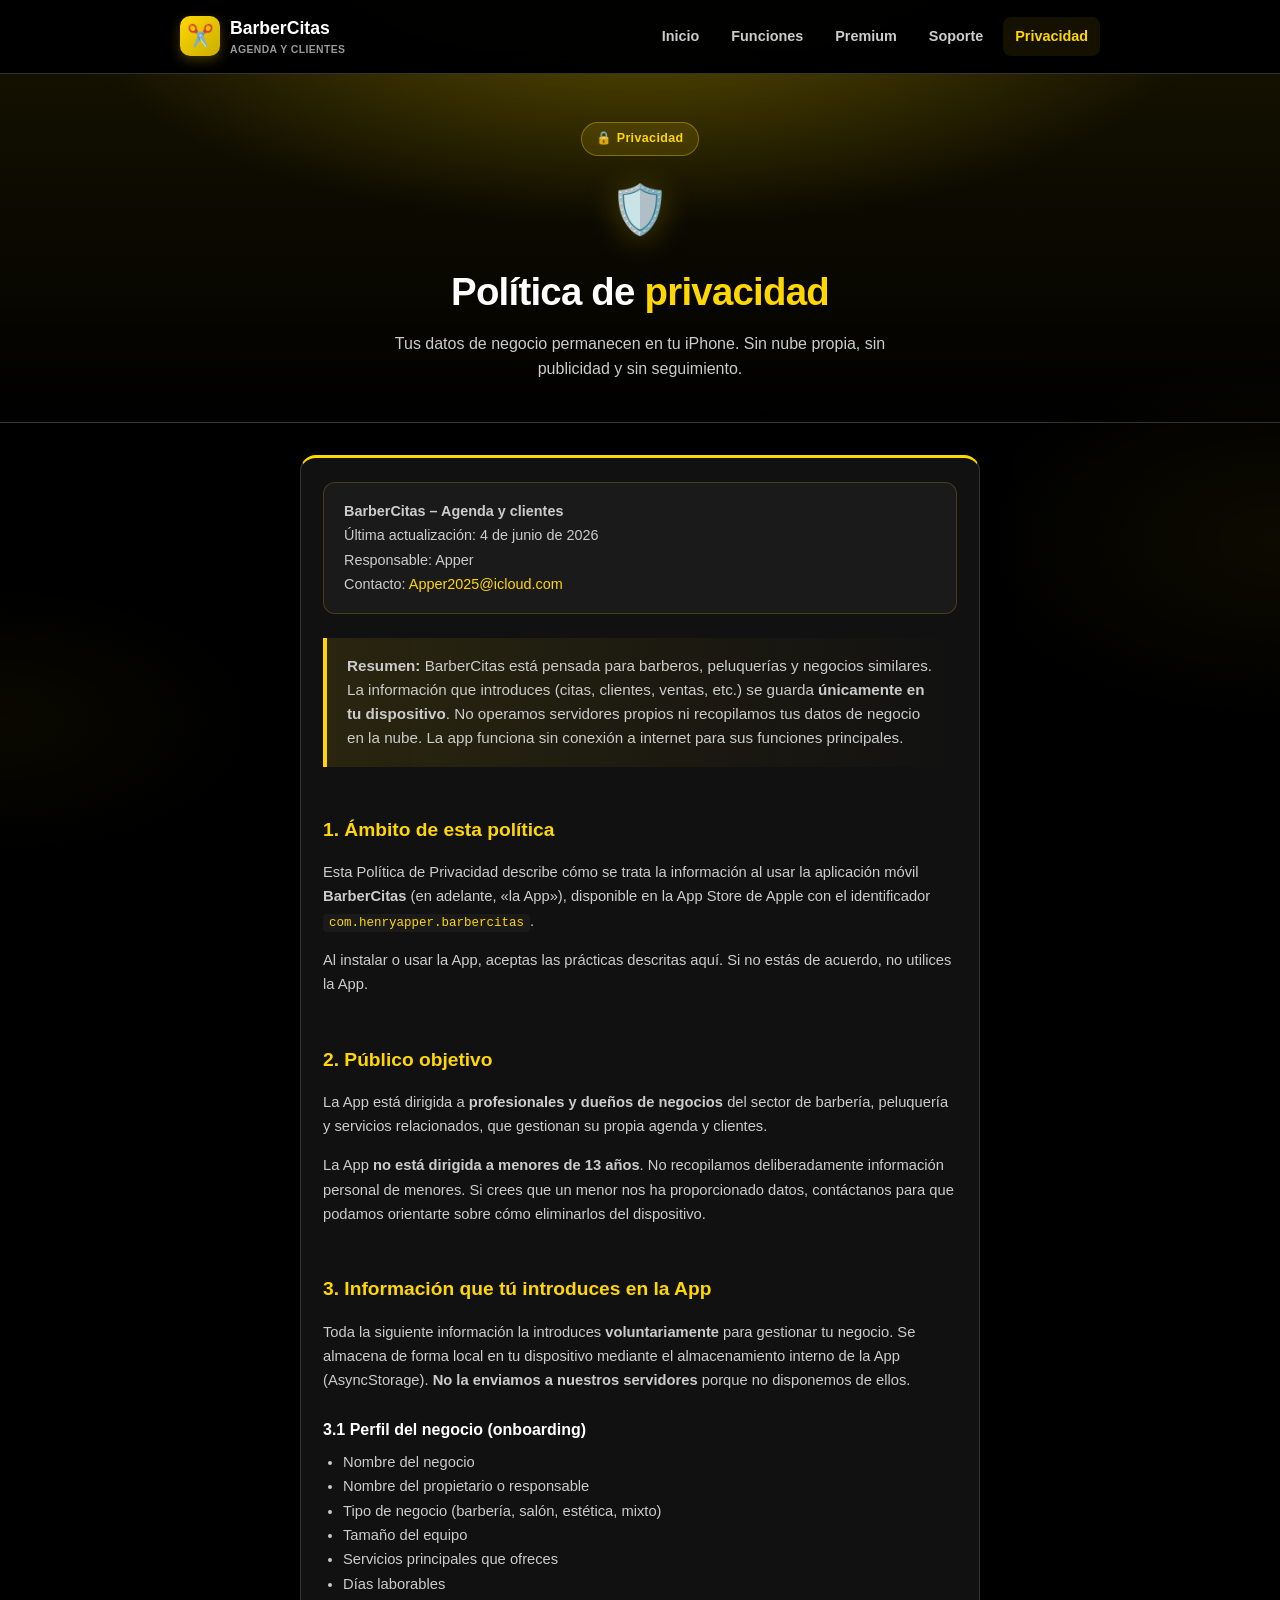
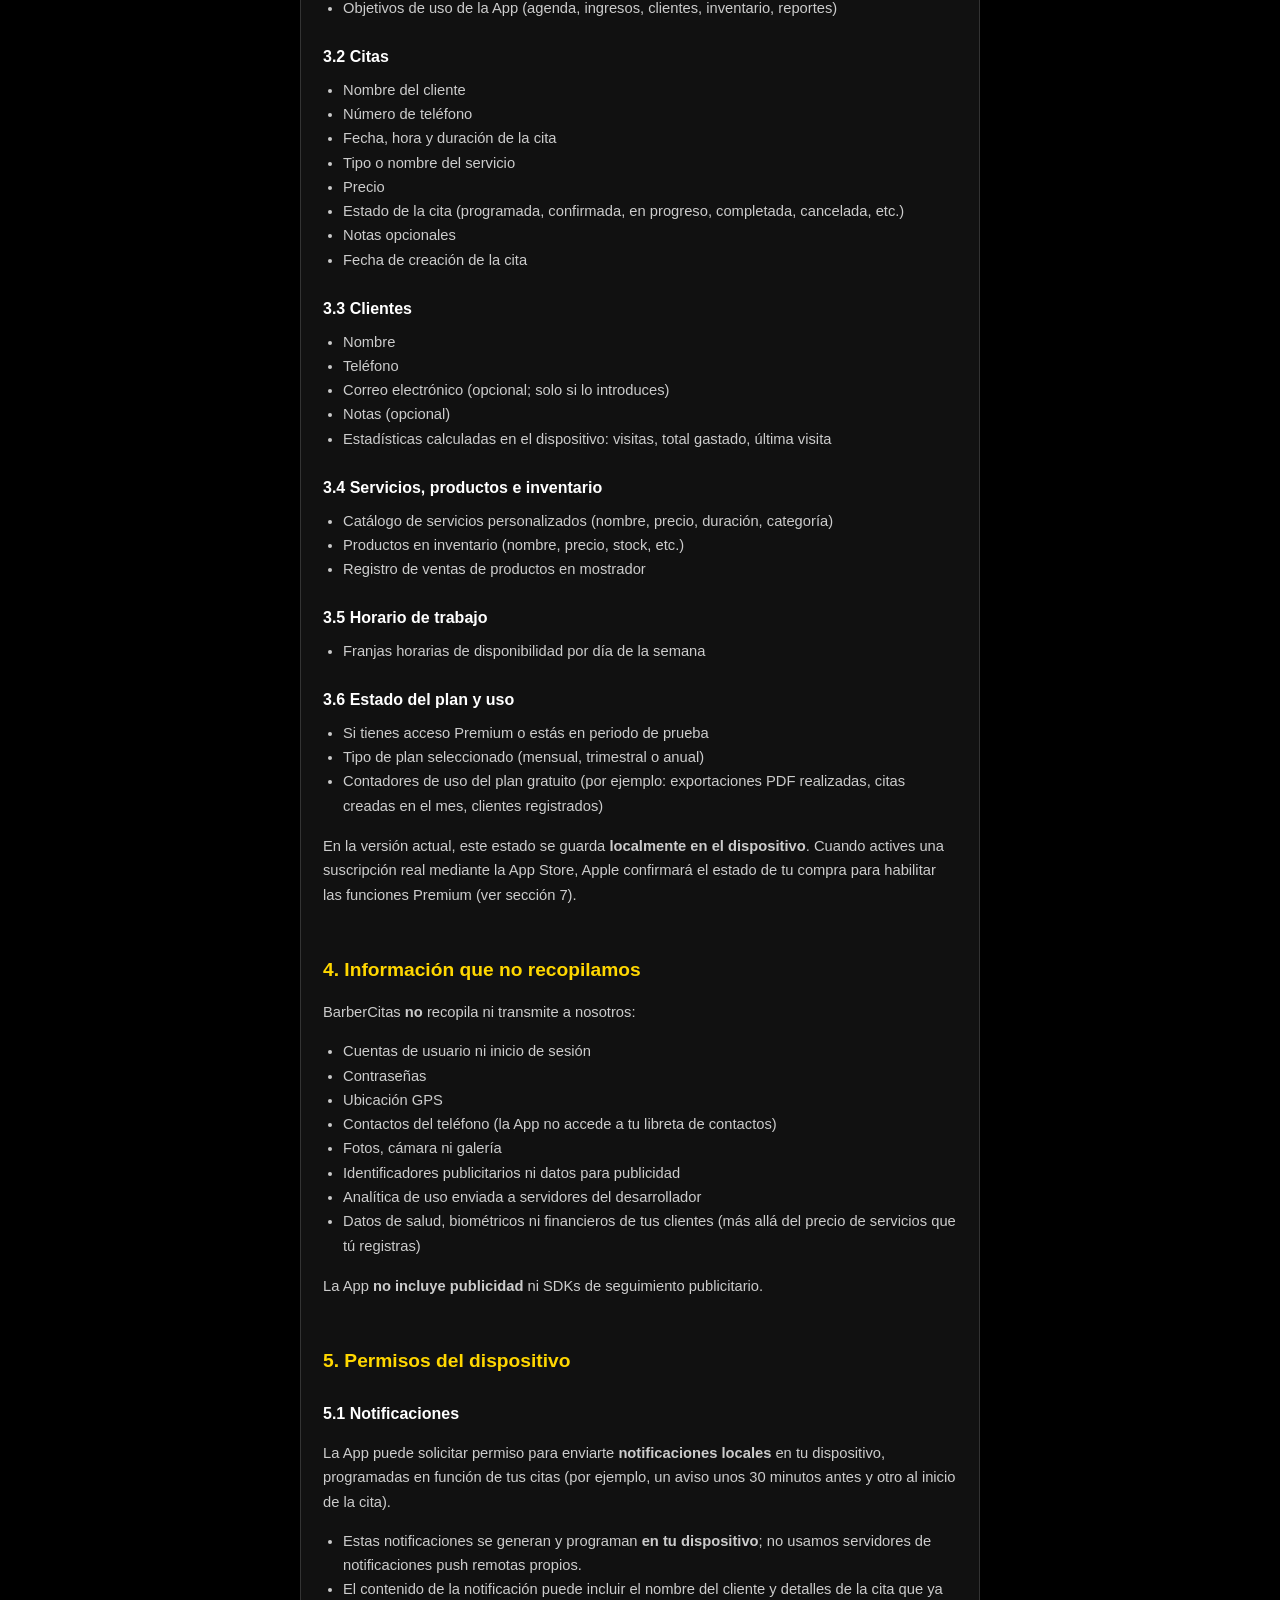
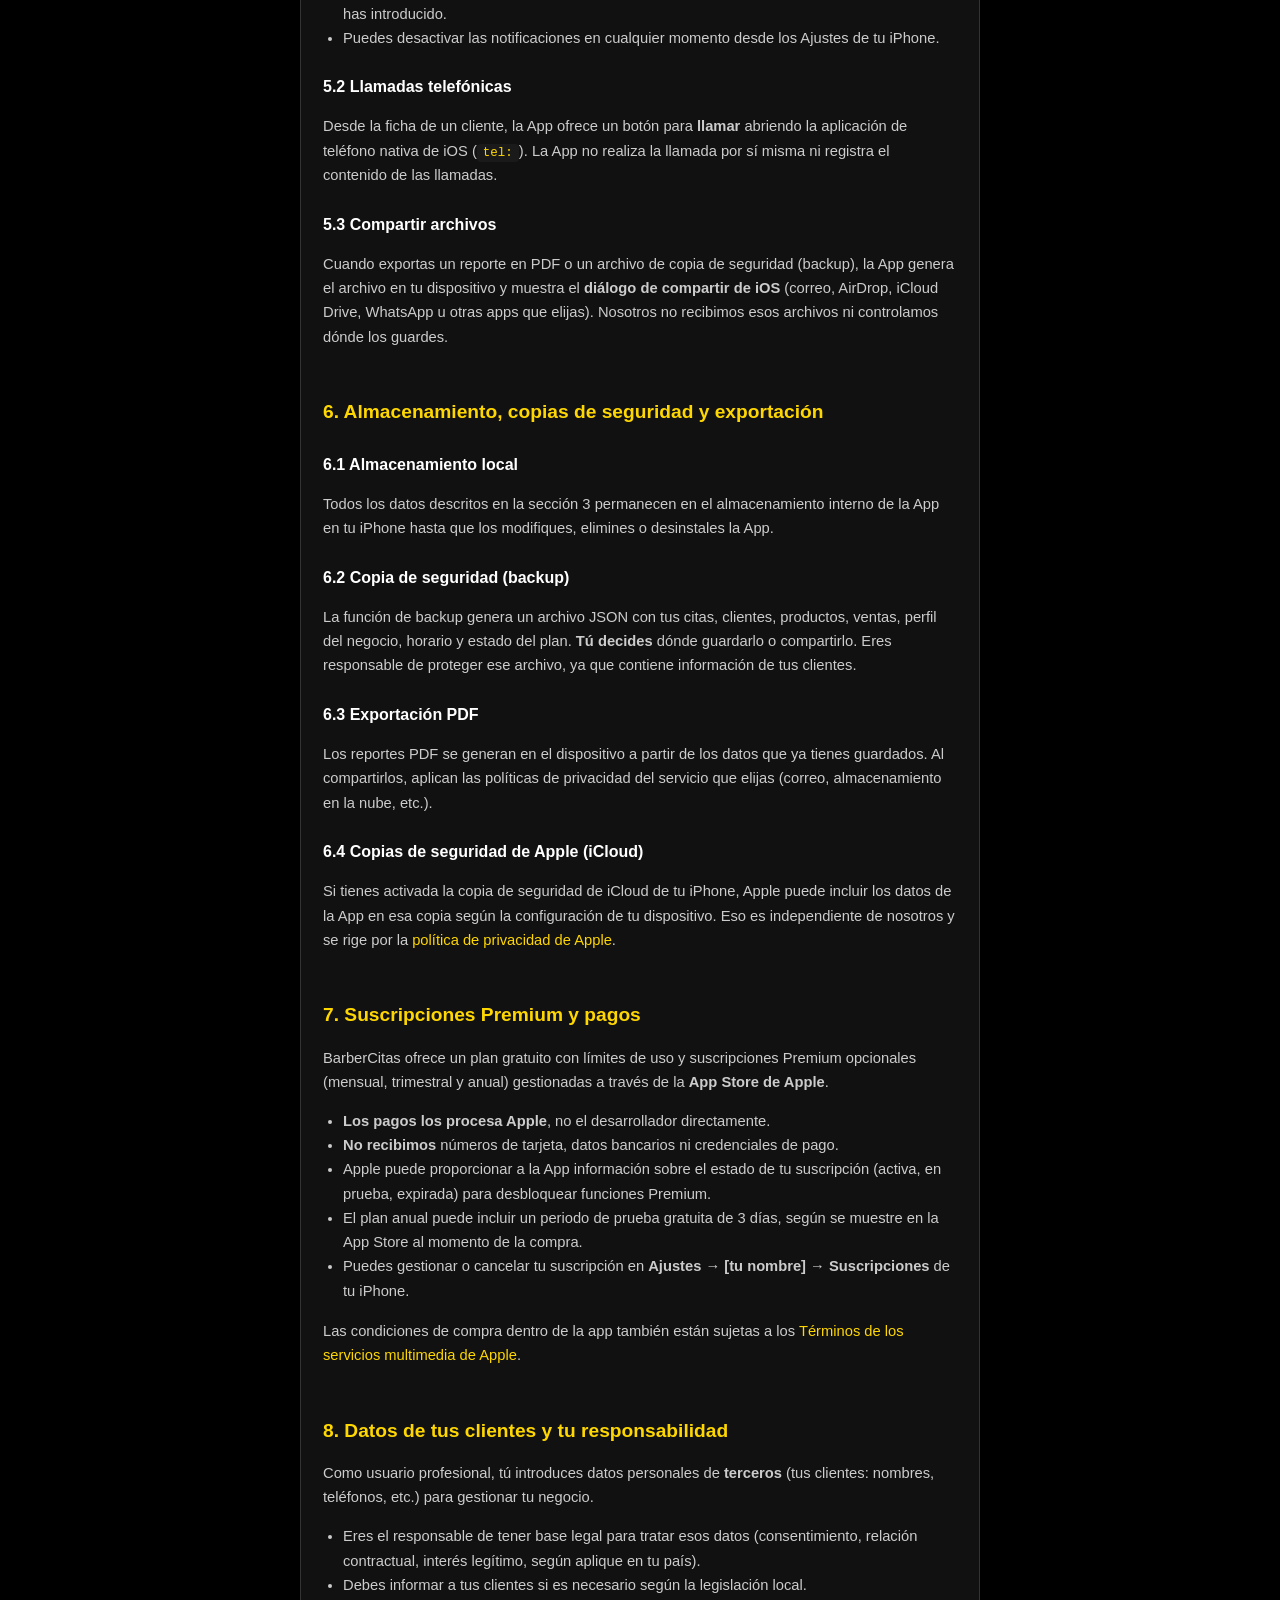
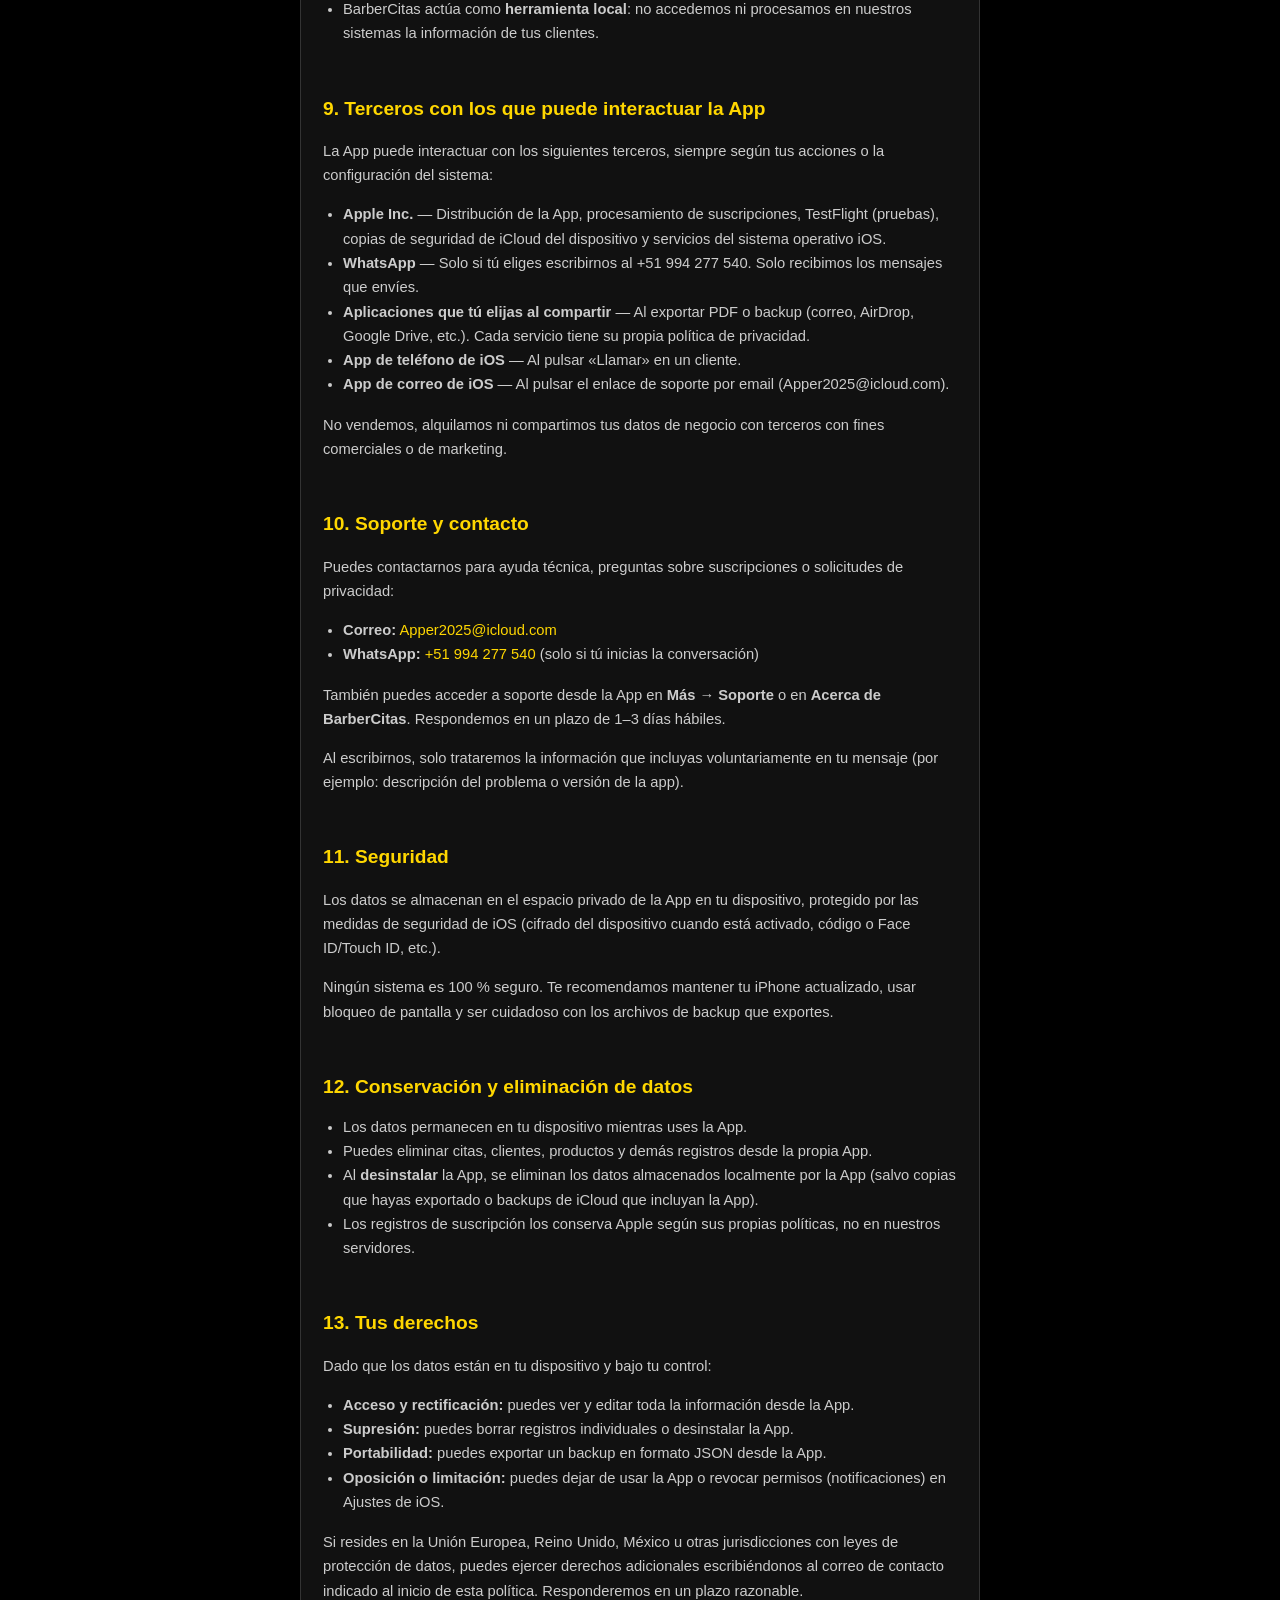
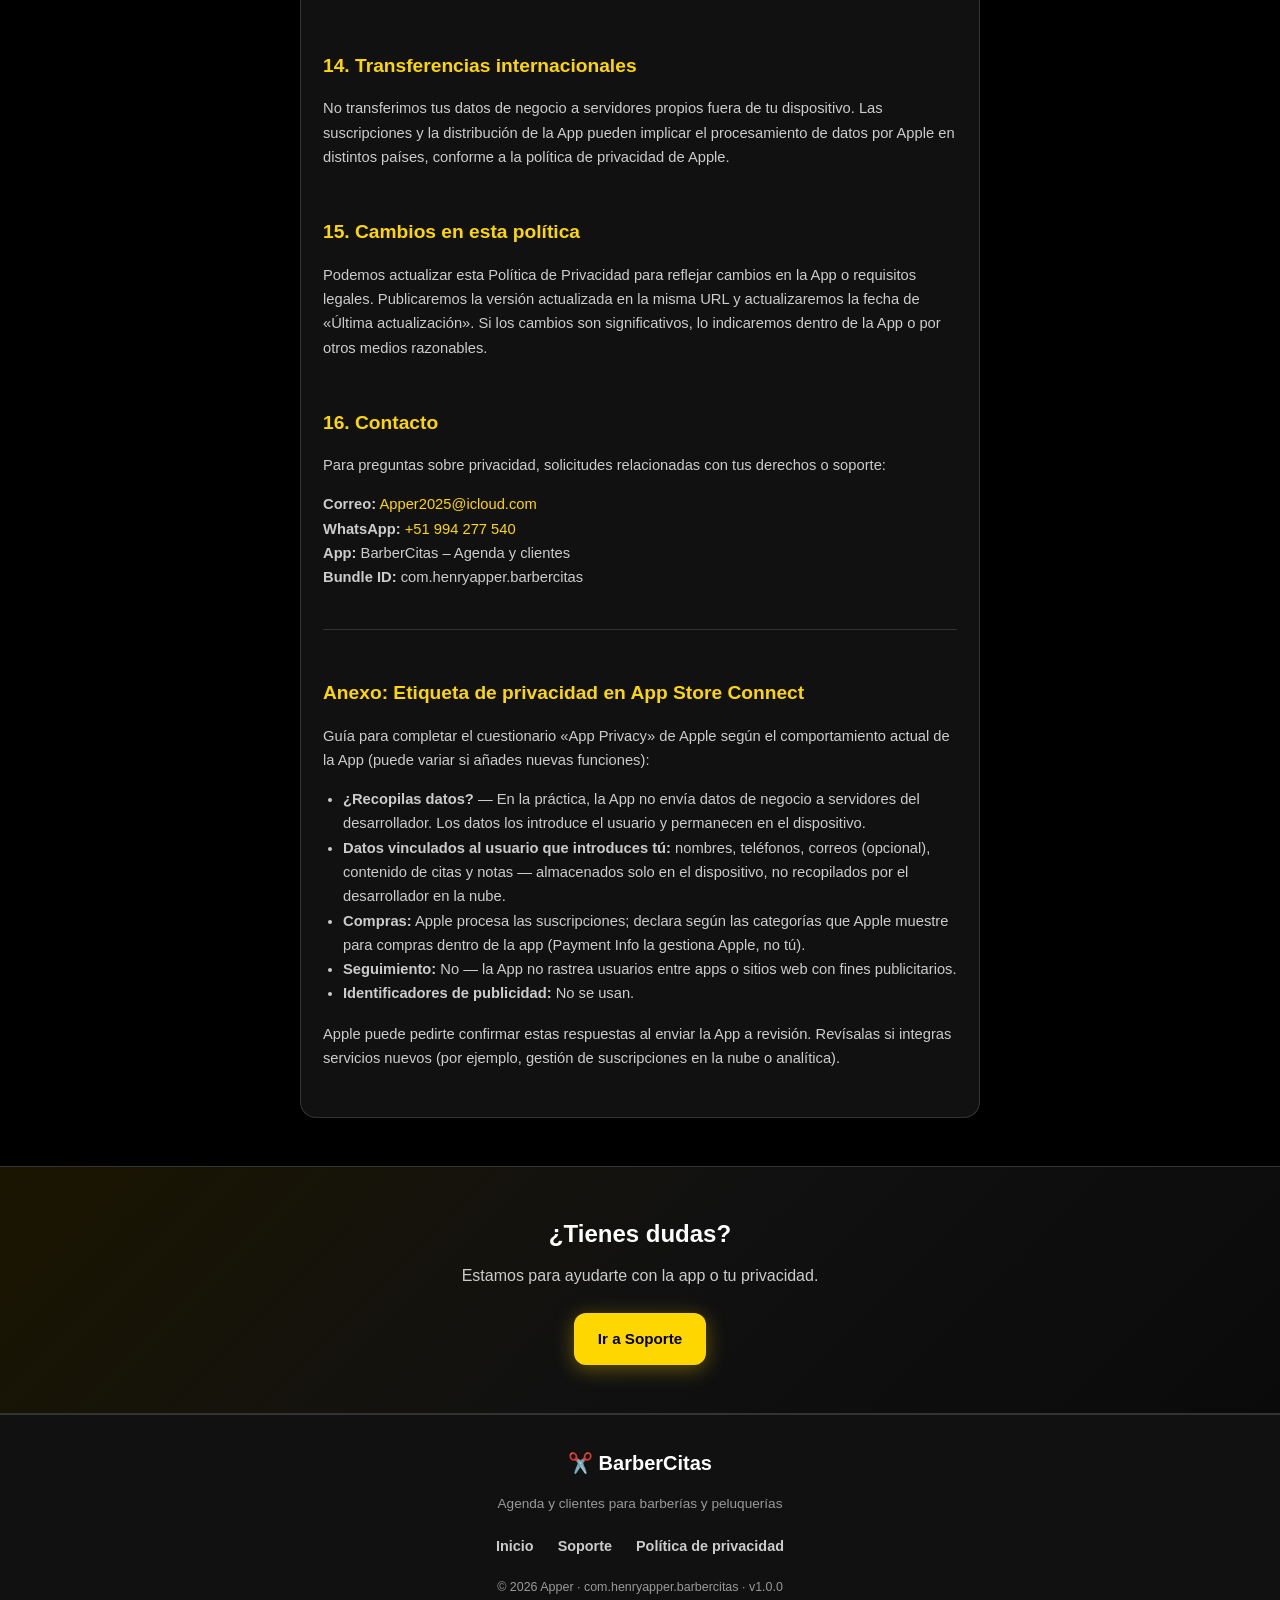
==== commit 58769047: "Mejorar diseno oscuro de soporte y privacidad alineado con marketing. Co-authored-by: Cursor <cursor" ====
--- a/privacy-policy.html
+++ b/privacy-policy.html
@@ -6,7 +6,12 @@
   <title>Política de Privacidad — BarberCitas</title>
   <meta name="description" content="Política de privacidad de BarberCitas. Tus datos de negocio permanecen en tu dispositivo. Sin servidores ni publicidad." />
   <meta name="theme-color" content="#000000" />
-  <link rel="stylesheet" href="styles.css" />
+  <meta name="color-scheme" content="dark" />
+  <style>
+    html { color-scheme: dark; background: #000; }
+    body { background: #000; color: #fff; margin: 0; }
+  </style>
+  <link rel="stylesheet" href="styles.css?v=3" />
 </head>
 <body>
 
@@ -30,12 +35,16 @@
   </header>
 
   <section class="page-hero">
-    <div class="page-hero-icon">🔒</div>
-    <h1>Política de Privacidad</h1>
-    <p>Tus datos de negocio permanecen en tu iPhone. Sin nube propia ni publicidad.</p>
+    <div class="page-hero-inner">
+      <span class="page-hero-badge">🔒 Privacidad</span>
+      <span class="page-hero-icon">🛡️</span>
+      <h1>Política de <em>privacidad</em></h1>
+      <p>Tus datos de negocio permanecen en tu iPhone. Sin nube propia, sin publicidad y sin seguimiento.</p>
+    </div>
   </section>
 
   <div class="legal-wrap">
+    <div class="legal-panel">
     <div class="legal-meta">
       <strong>BarberCitas – Agenda y clientes</strong><br />
       Última actualización: 4 de junio de 2026<br />
@@ -344,6 +353,7 @@
         servicios nuevos (por ejemplo, gestión de suscripciones en la nube o analítica).
       </p>
 
+    </div>
     </div>
   </div>
 
--- a/styles.css
+++ b/styles.css
@@ -25,12 +25,20 @@
 
 html {
   scroll-behavior: smooth;
+  color-scheme: dark;
+  background: var(--black);
 }
 
 body {
   margin: 0;
   font-family: -apple-system, BlinkMacSystemFont, "Segoe UI", Roboto, Helvetica, Arial, sans-serif;
-  background: var(--black);
+  background-color: var(--black);
+  background-image:
+    radial-gradient(ellipse 100% 70% at 50% -15%, rgba(255, 215, 0, 0.14) 0%, transparent 55%),
+    radial-gradient(ellipse 50% 40% at 100% 60%, rgba(255, 215, 0, 0.05) 0%, transparent 50%),
+    radial-gradient(ellipse 40% 30% at 0% 80%, rgba(255, 215, 0, 0.04) 0%, transparent 50%);
+  background-attachment: fixed;
+  min-height: 100vh;
   color: var(--text);
   line-height: 1.6;
   -webkit-font-smoothing: antialiased;
@@ -491,8 +499,139 @@
 }
 
 /* —— Info boxes —— */
+/* —— Page hero (inner pages) —— */
+.page-hero {
+  position: relative;
+  overflow: hidden;
+  padding: 48px 20px 40px;
+  text-align: center;
+  border-bottom: 1px solid var(--border);
+  background: linear-gradient(180deg, rgba(255, 215, 0, 0.08) 0%, transparent 100%);
+}
+
+.page-hero::before {
+  content: "";
+  position: absolute;
+  inset: 0;
+  background:
+    radial-gradient(ellipse 70% 90% at 50% -10%, rgba(255, 215, 0, 0.2) 0%, transparent 60%);
+  pointer-events: none;
+}
+
+.page-hero-inner {
+  position: relative;
+  max-width: var(--max);
+  margin: 0 auto;
+}
+
+.page-hero-badge {
+  display: inline-flex;
+  align-items: center;
+  gap: 6px;
+  background: rgba(255, 215, 0, 0.12);
+  border: 1px solid rgba(255, 215, 0, 0.35);
+  color: var(--gold);
+  font-size: 0.78rem;
+  font-weight: 700;
+  padding: 6px 14px;
+  border-radius: 999px;
+  margin-bottom: 16px;
+  letter-spacing: 0.03em;
+}
+
+.page-hero h1 {
+  font-size: clamp(1.75rem, 4vw, 2.4rem);
+  font-weight: 800;
+  margin: 0 0 10px;
+  letter-spacing: -0.02em;
+}
+
+.page-hero h1 em {
+  font-style: normal;
+  color: var(--gold);
+}
+
+.page-hero p {
+  color: var(--text-secondary);
+  margin: 0 auto;
+  max-width: 520px;
+  font-size: 1rem;
+  line-height: 1.55;
+}
+
+.page-hero-icon {
+  font-size: 3rem;
+  margin-bottom: 12px;
+  filter: drop-shadow(0 4px 16px rgba(255, 215, 0, 0.25));
+  display: block;
+}
+
+.page-content {
+  max-width: var(--max);
+  margin: 0 auto;
+  padding: 32px 20px 16px;
+}
+
+.page-panel {
+  background: var(--surface);
+  border: 1px solid var(--border);
+  border-radius: var(--radius);
+  padding: 8px;
+  box-shadow: var(--shadow);
+}
+
+.page-panel-inner {
+  padding: 8px 8px 16px;
+}
+
+.legal-panel {
+  background: var(--surface);
+  border: 1px solid var(--border);
+  border-radius: var(--radius);
+  padding: 24px 22px 32px;
+  box-shadow: var(--shadow);
+  border-top: 3px solid var(--gold);
+}
+
+.support-highlights {
+  display: grid;
+  grid-template-columns: repeat(auto-fit, minmax(140px, 1fr));
+  gap: 12px;
+  max-width: var(--max);
+  margin: -20px auto 32px;
+  padding: 0 20px;
+  position: relative;
+  z-index: 2;
+}
+
+.support-highlight {
+  background: var(--surface);
+  border: 1px solid var(--border);
+  border-radius: var(--radius-sm);
+  padding: 16px 12px;
+  text-align: center;
+}
+
+.support-highlight span {
+  display: block;
+  font-size: 1.5rem;
+  margin-bottom: 6px;
+}
+
+.support-highlight strong {
+  display: block;
+  font-size: 0.8rem;
+  color: var(--text);
+  margin-bottom: 2px;
+}
+
+.support-highlight small {
+  font-size: 0.72rem;
+  color: var(--text-muted);
+}
+
 .info-box {
-  background: var(--surface);
+  background: var(--surface-2);
   border: 1px solid var(--border);
   border-left: 4px solid var(--gold);
   border-radius: var(--radius-sm);
@@ -501,6 +640,10 @@
   max-width: var(--max);
 }
 
+.contact-grid {
+  padding-bottom: 24px;
+}
+
 .info-box h3 {
   margin: 0 0 10px;
   font-size: 1rem;
@@ -548,15 +691,19 @@
 .legal-wrap {
   max-width: var(--legal-max);
   margin: 0 auto;
-  padding: 32px 20px 64px;
+  padding: 32px 20px 48px;
+}
+
+.legal-wrap .legal-panel {
+  margin-top: 0;
 }
 
 .legal-meta {
-  background: var(--surface);
-  border: 1px solid var(--border);
+  background: var(--surface-2);
+  border: 1px solid rgba(255, 215, 0, 0.2);
   border-radius: var(--radius-sm);
   padding: 16px 20px;
-  margin-bottom: 28px;
+  margin-bottom: 24px;
   font-size: 0.9rem;
   color: var(--text-secondary);
   line-height: 1.7;
@@ -704,32 +851,6 @@
   line-height: 1.6;
 }
 
-/* —— Page hero (inner pages) —— */
-.page-hero {
-  padding: 40px 20px 32px;
-  text-align: center;
-  border-bottom: 1px solid var(--border);
-  background: linear-gradient(180deg, rgba(255, 215, 0, 0.06) 0%, transparent 100%);
-}
-
-.page-hero h1 {
-  font-size: clamp(1.6rem, 4vw, 2.2rem);
-  font-weight: 800;
-  margin: 0 0 8px;
-}
-
-.page-hero p {
-  color: var(--text-secondary);
-  margin: 0;
-  max-width: 480px;
-  margin-inline: auto;
-}
-
-.page-hero-icon {
-  font-size: 2.5rem;
-  margin-bottom: 12px;
-}
-
 @media (max-width: 600px) {
   .nav-links {
     display: none;
@@ -742,4 +863,8 @@
   .hero-logo {
     font-size: 3.5rem;
   }
-}
+
+  .support-highlights {
+    margin-top: 0;
+  }
+}
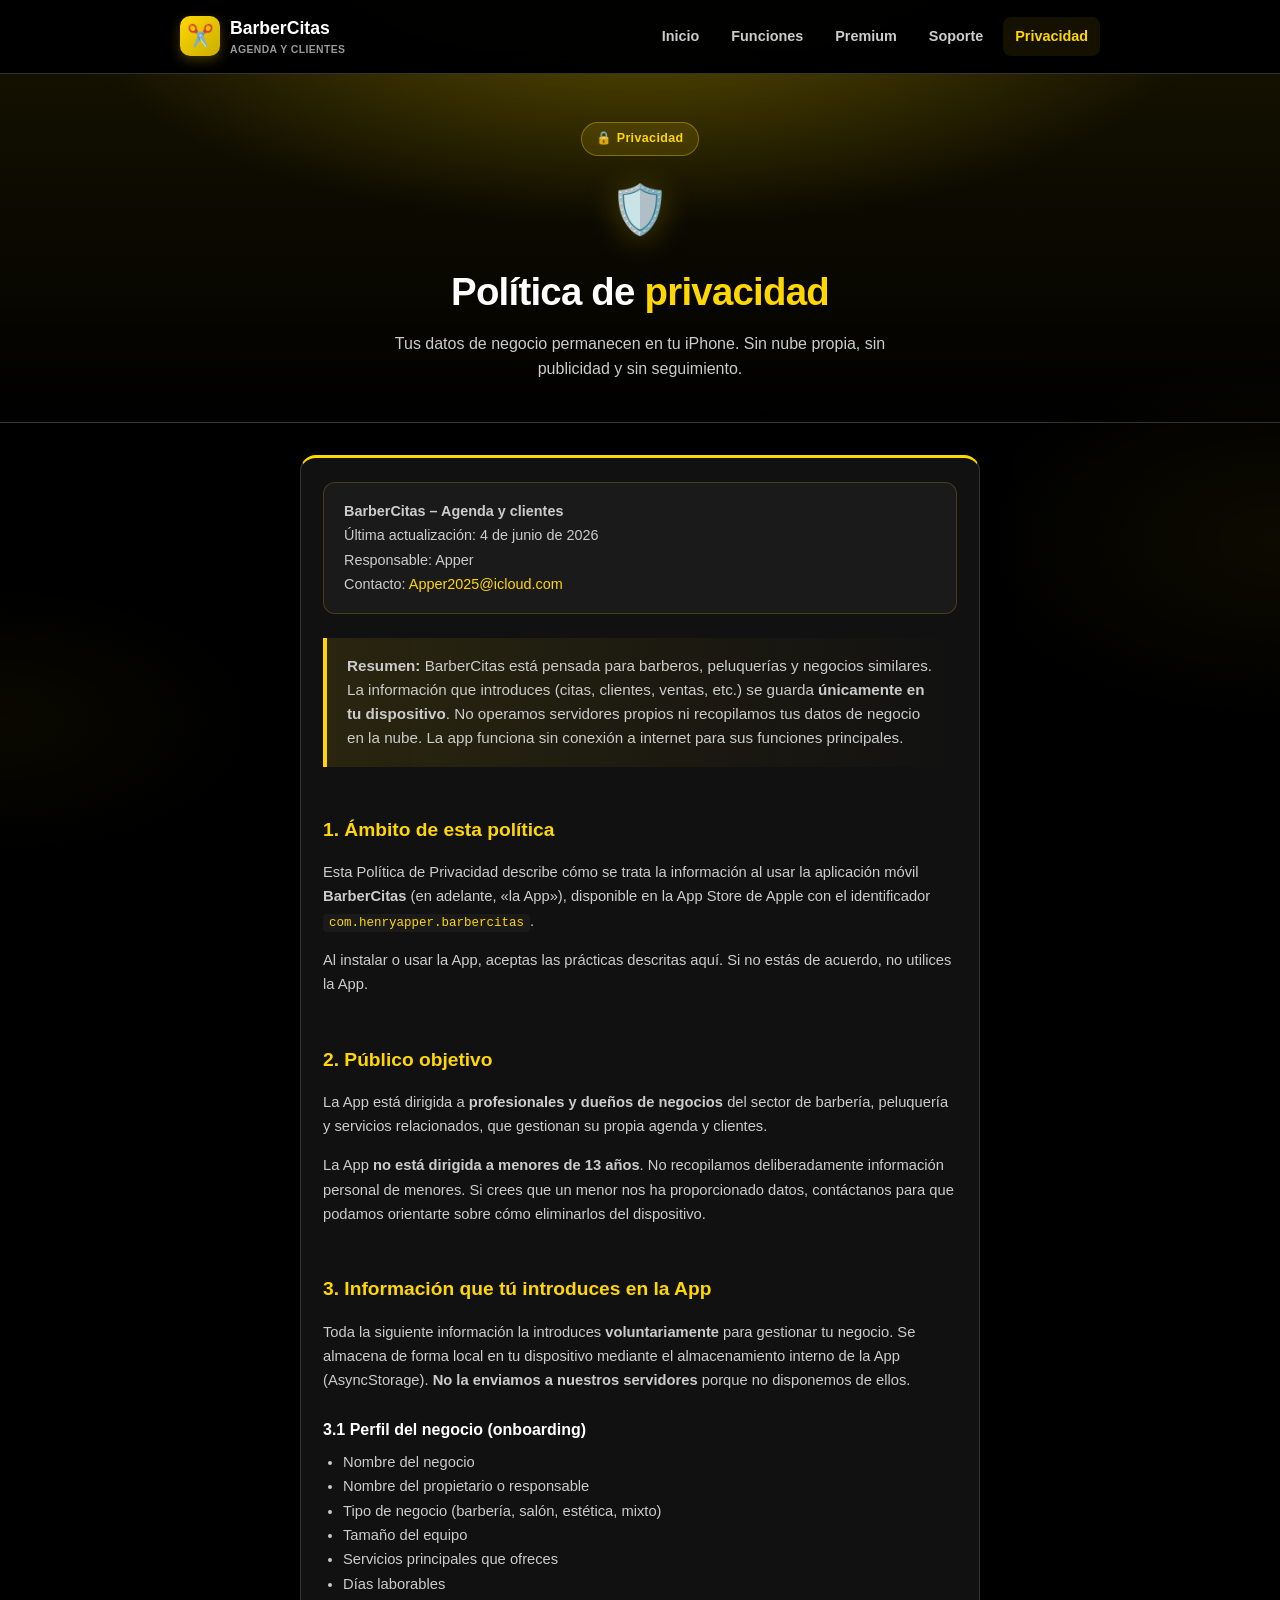
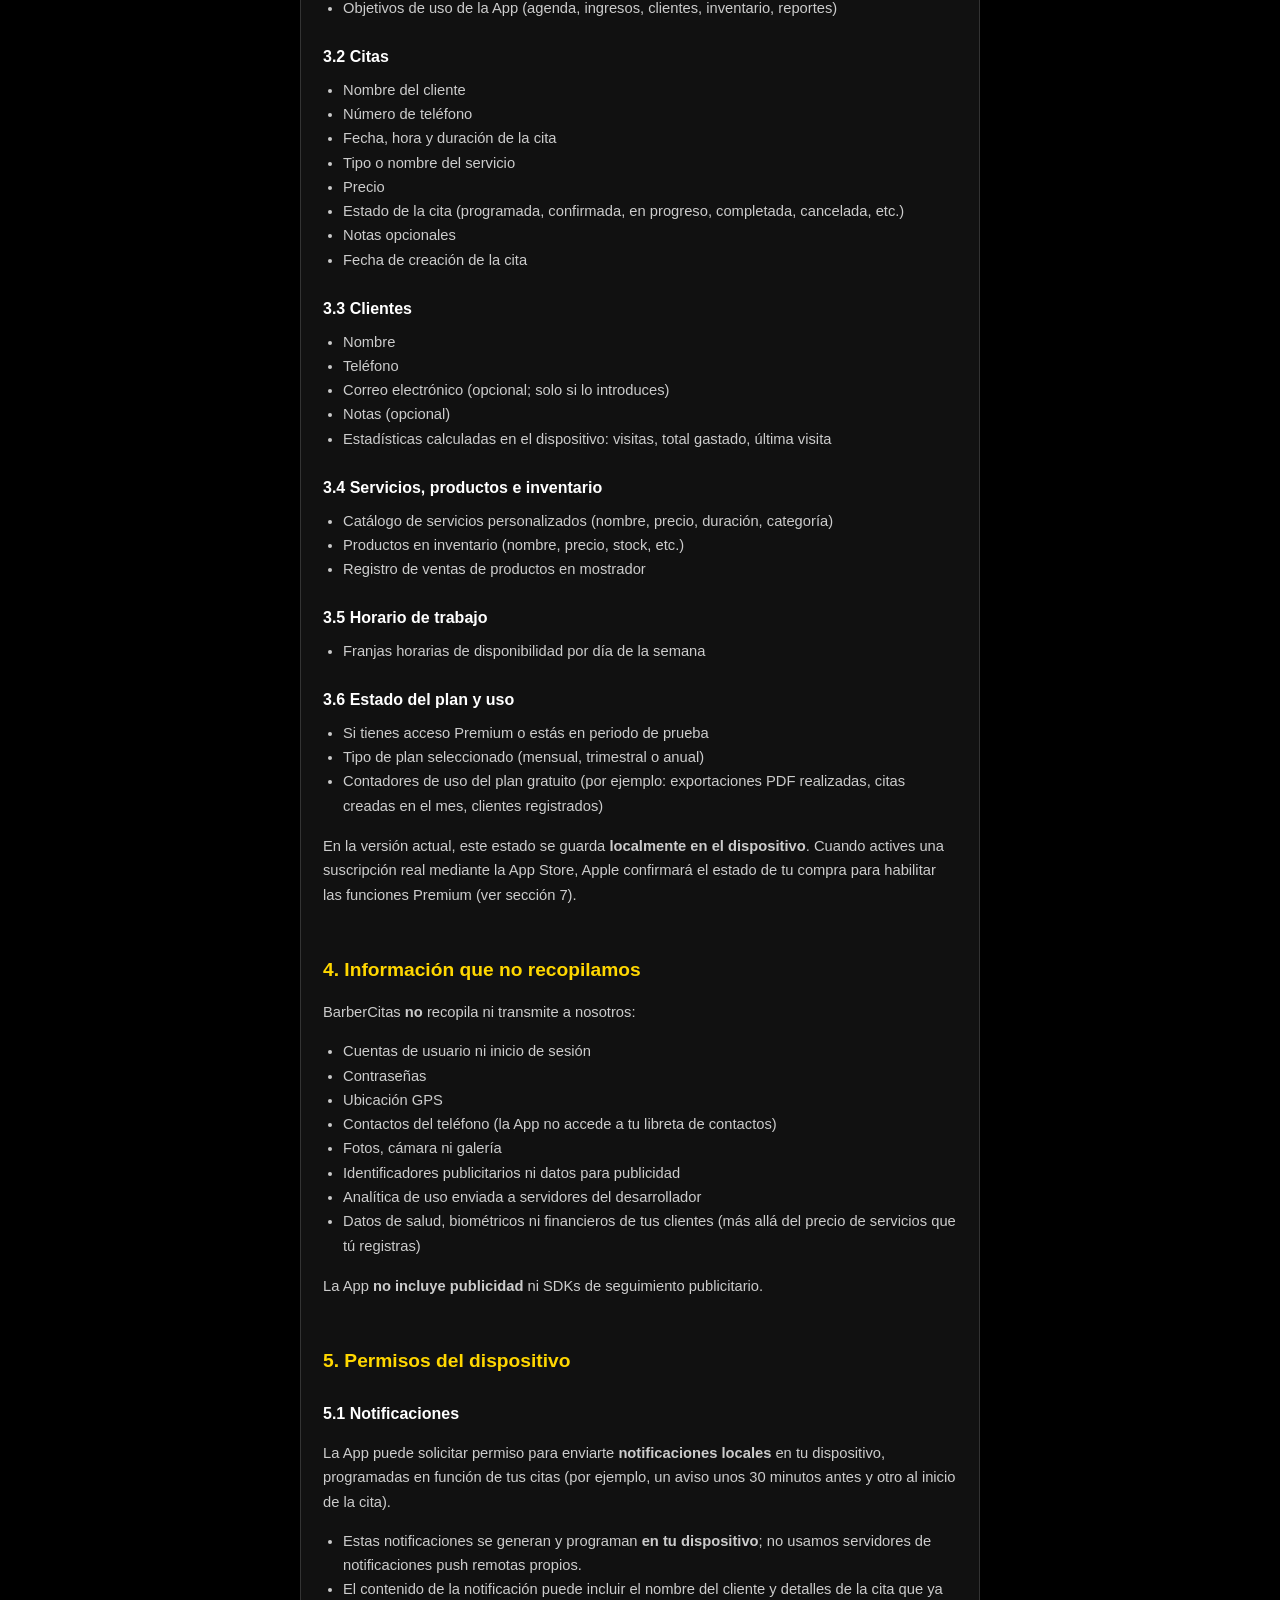
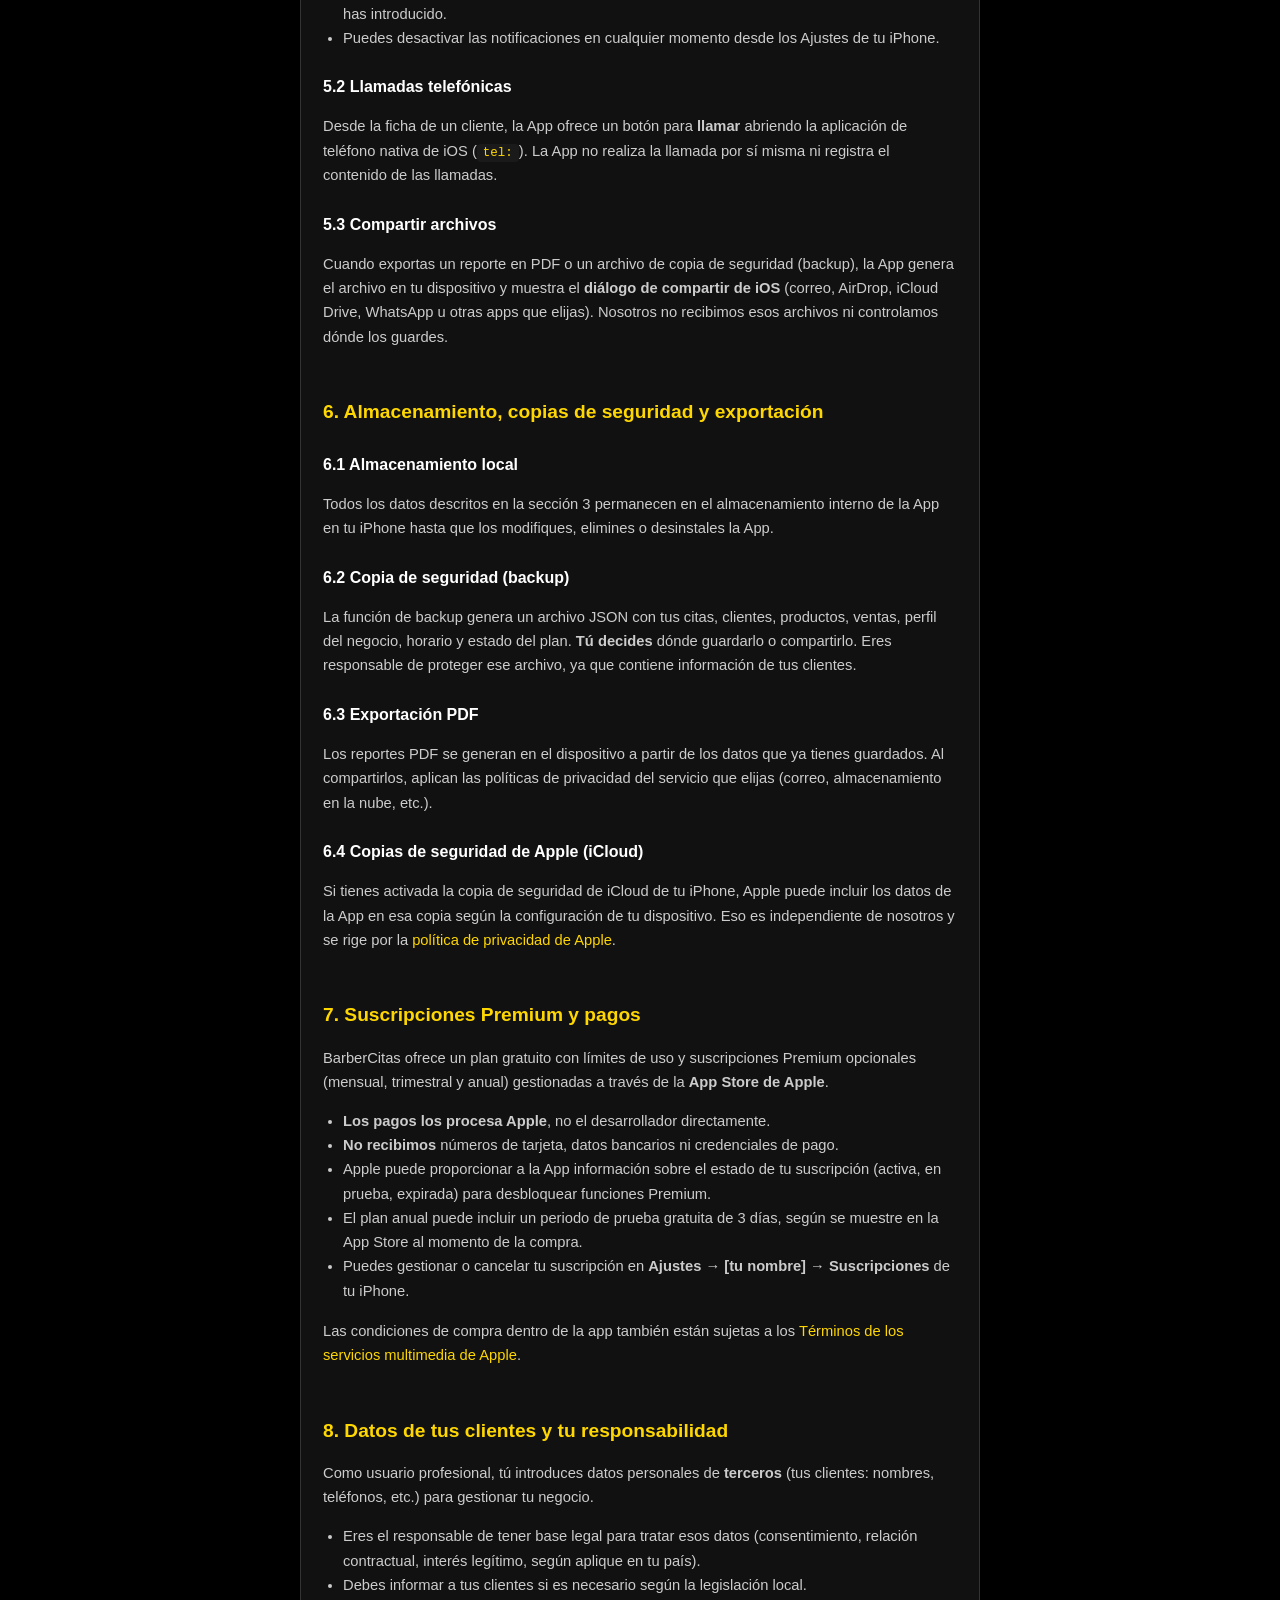
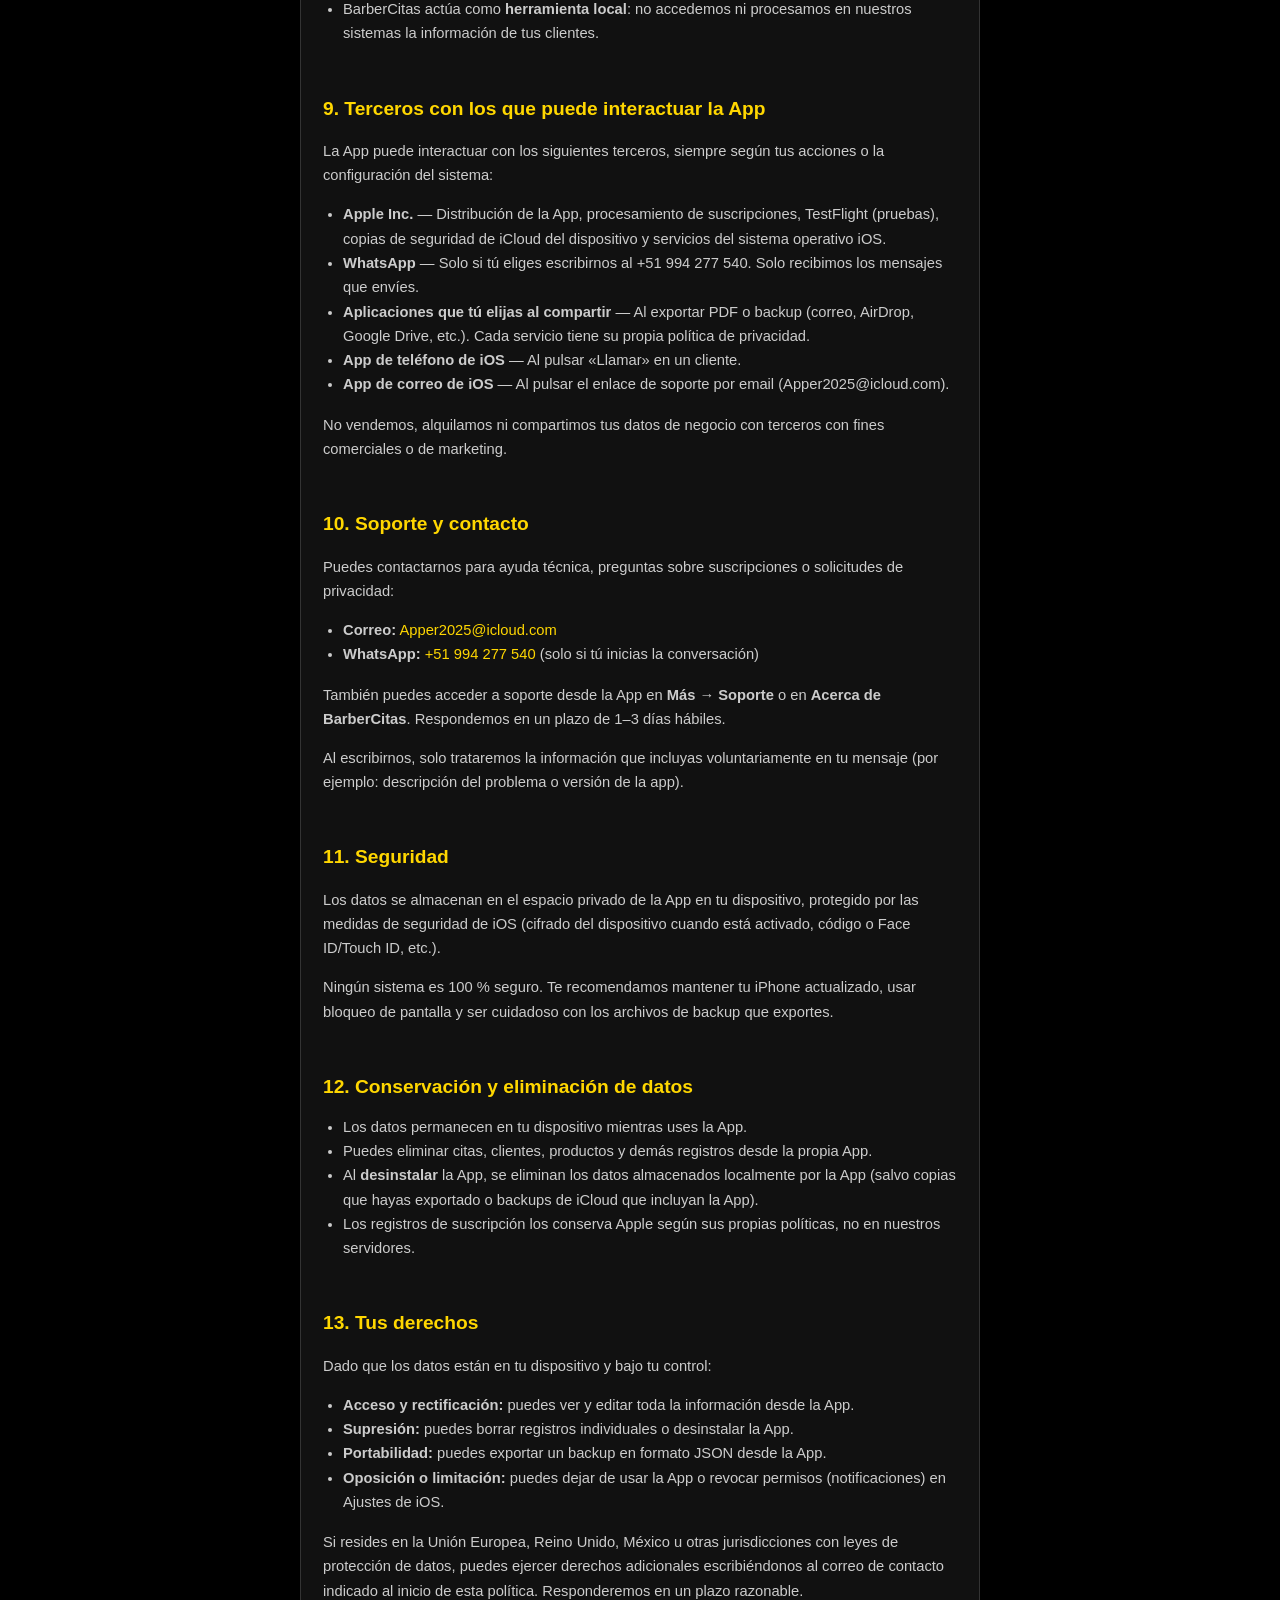
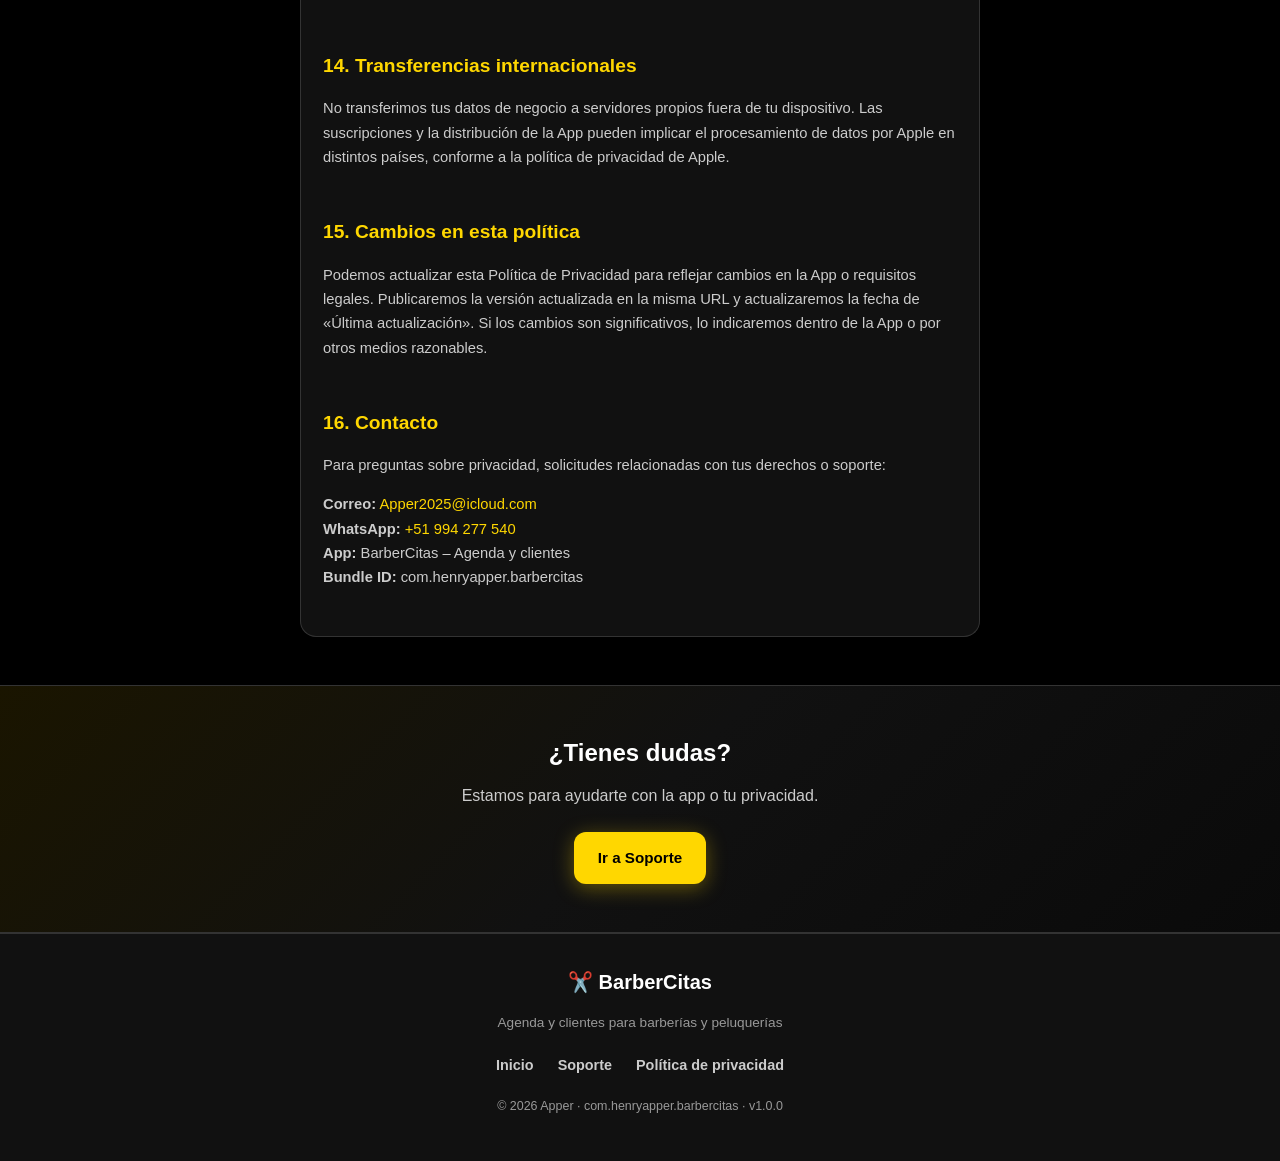
==== commit b53e8ad9: "Quitar seccion de descarga y anexo interno de App Store Connect. Co-authored-by: Cursor <cursoragent" ====
--- a/privacy-policy.html
+++ b/privacy-policy.html
@@ -334,25 +334,6 @@
         <strong>Bundle ID:</strong> com.henryapper.barbercitas
       </p>
 
-      <hr />
-
-      <h2>Anexo: Etiqueta de privacidad en App Store Connect</h2>
-      <p>
-        Guía para completar el cuestionario «App Privacy» de Apple según el comportamiento actual de la App
-        (puede variar si añades nuevas funciones):
-      </p>
-      <ul>
-        <li><strong>¿Recopilas datos?</strong> — En la práctica, la App no envía datos de negocio a servidores del desarrollador. Los datos los introduce el usuario y permanecen en el dispositivo.</li>
-        <li><strong>Datos vinculados al usuario que introduces tú:</strong> nombres, teléfonos, correos (opcional), contenido de citas y notas — almacenados solo en el dispositivo, no recopilados por el desarrollador en la nube.</li>
-        <li><strong>Compras:</strong> Apple procesa las suscripciones; declara según las categorías que Apple muestre para compras dentro de la app (Payment Info la gestiona Apple, no tú).</li>
-        <li><strong>Seguimiento:</strong> No — la App no rastrea usuarios entre apps o sitios web con fines publicitarios.</li>
-        <li><strong>Identificadores de publicidad:</strong> No se usan.</li>
-      </ul>
-      <p>
-        Apple puede pedirte confirmar estas respuestas al enviar la App a revisión. Revísalas si integras
-        servicios nuevos (por ejemplo, gestión de suscripciones en la nube o analítica).
-      </p>
-
     </div>
     </div>
   </div>
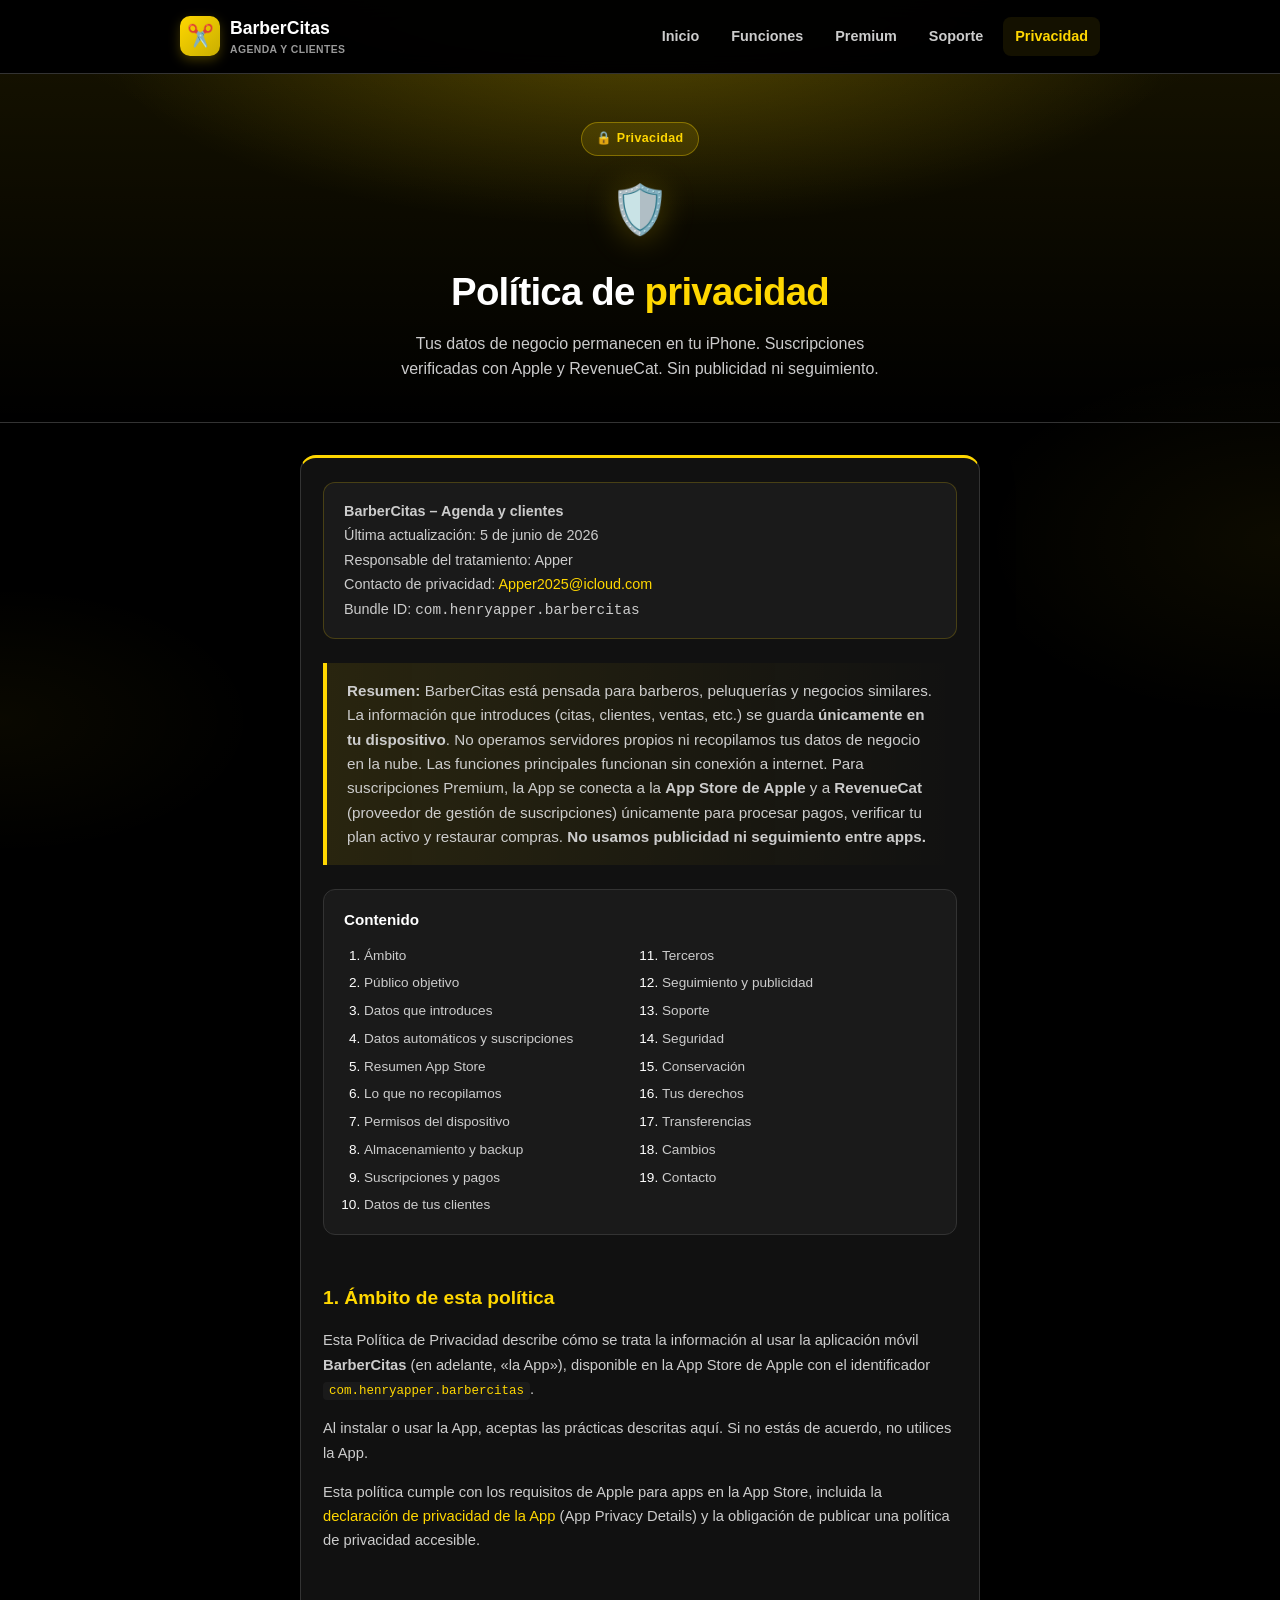
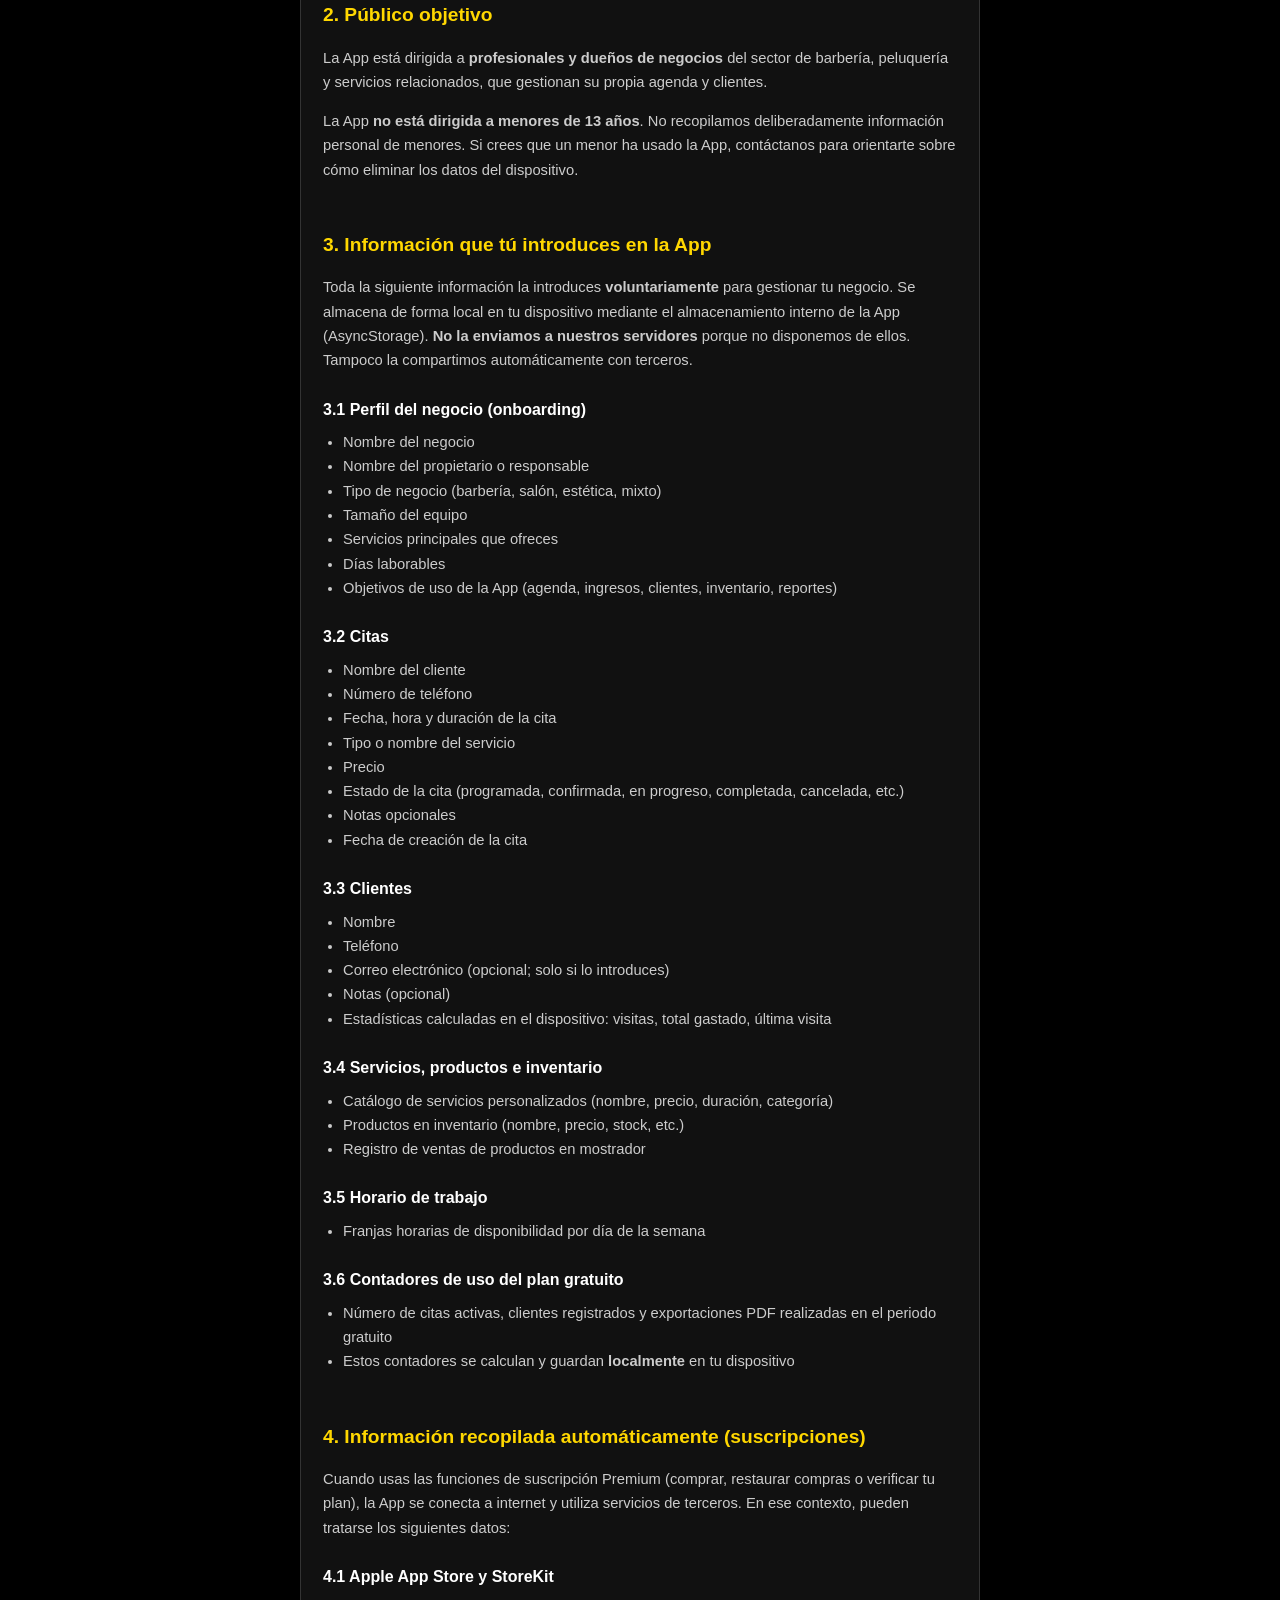
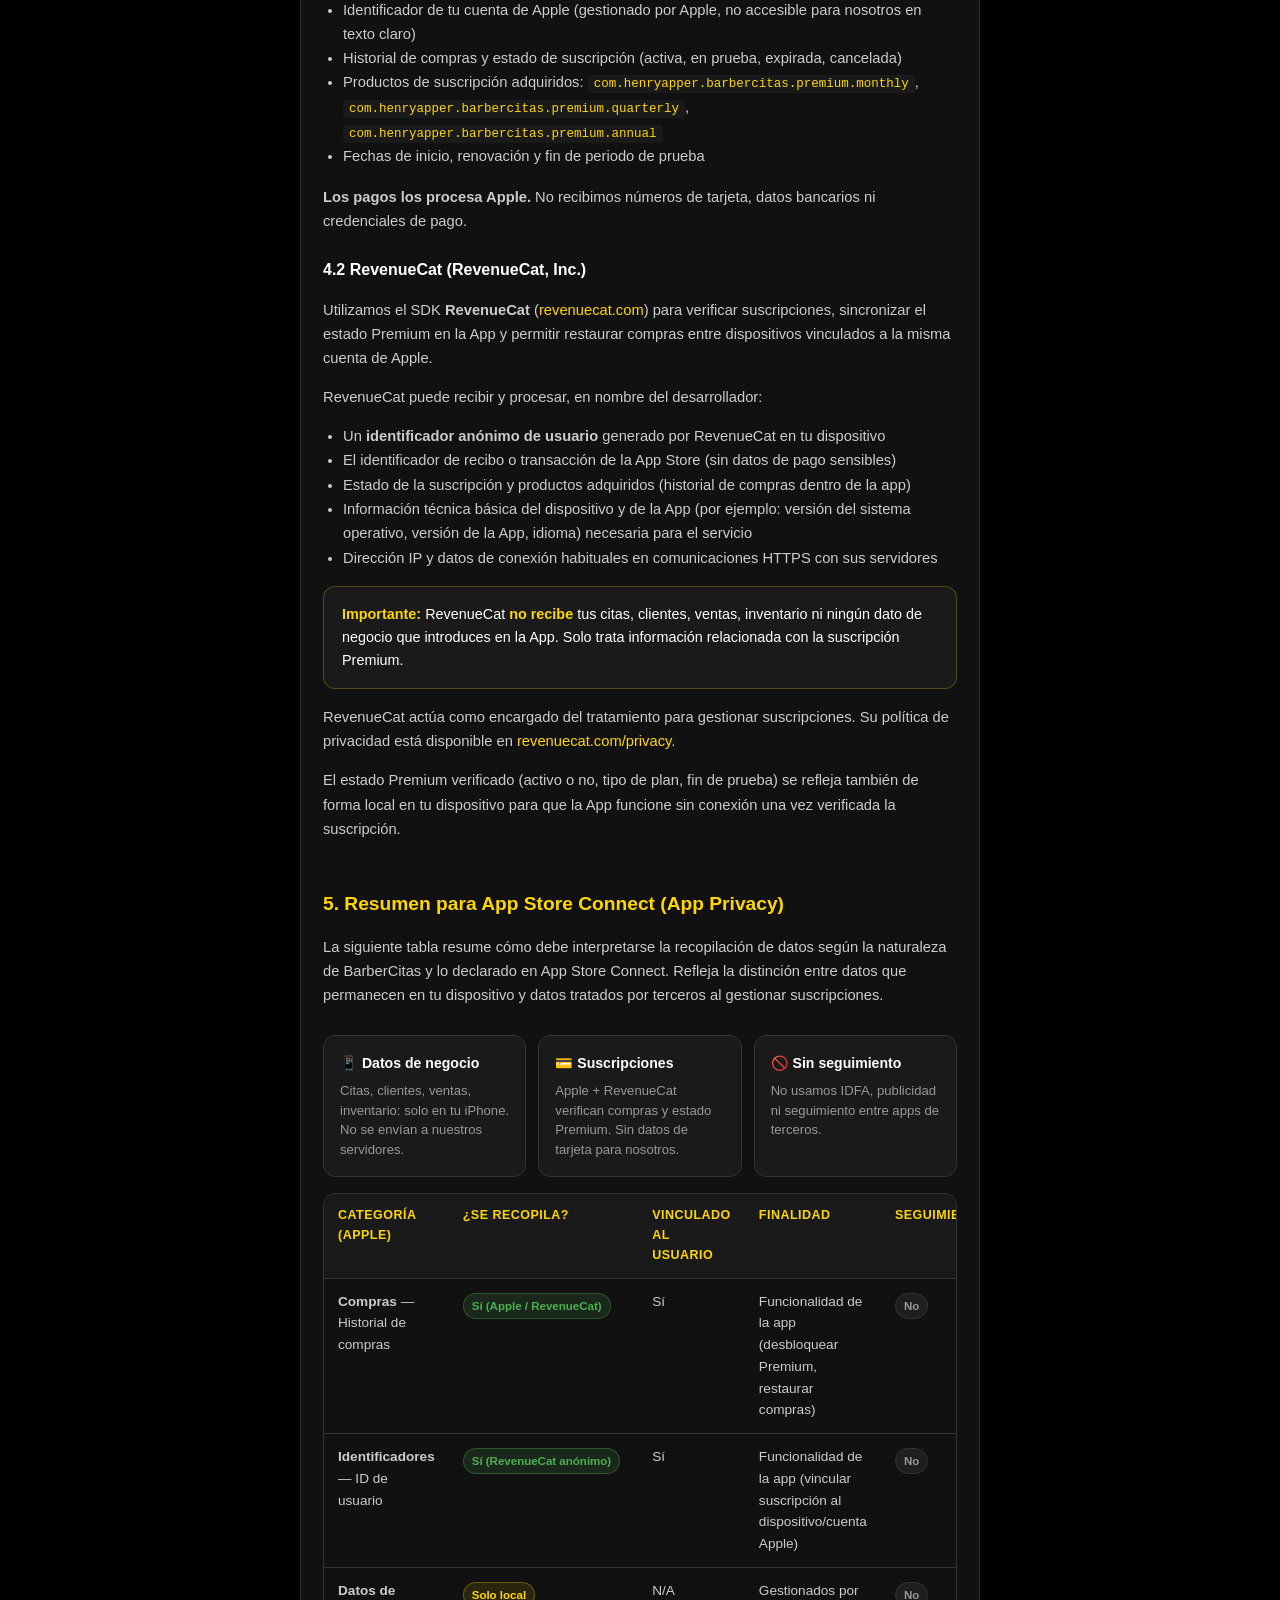
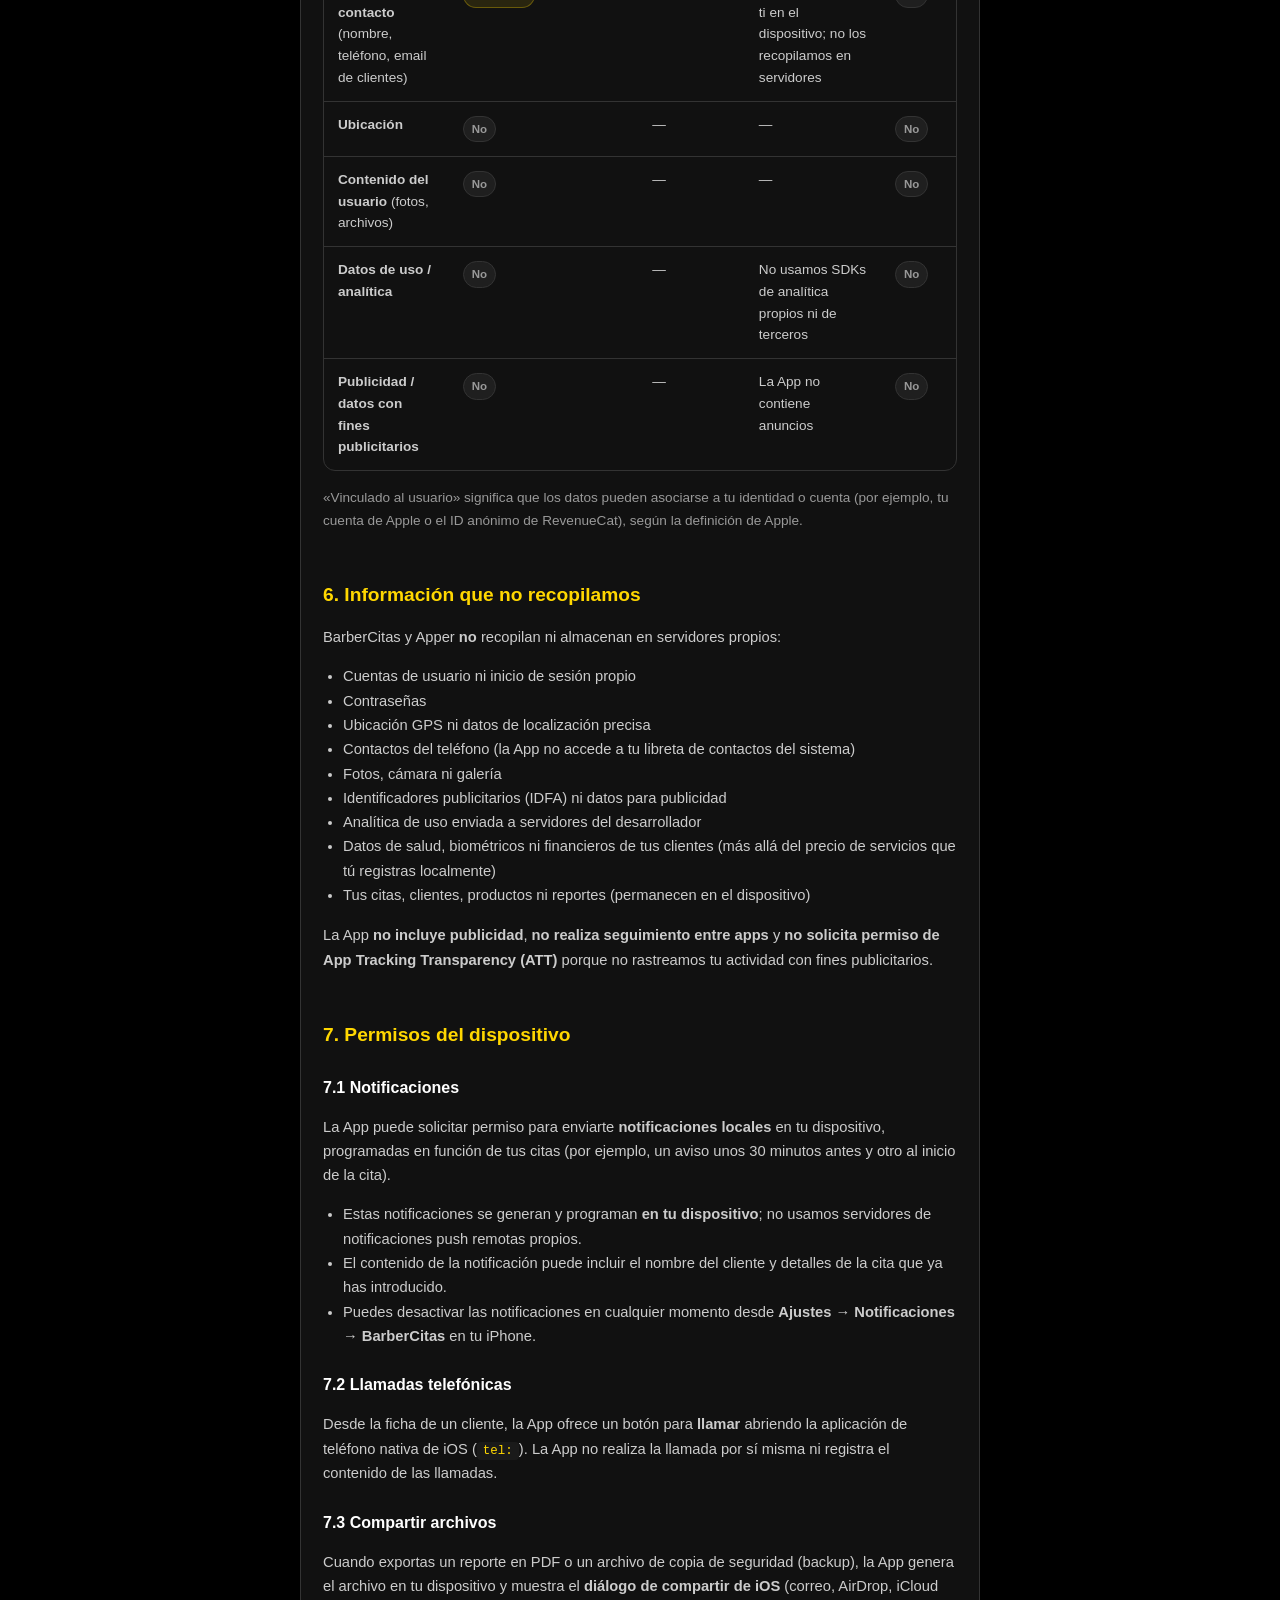
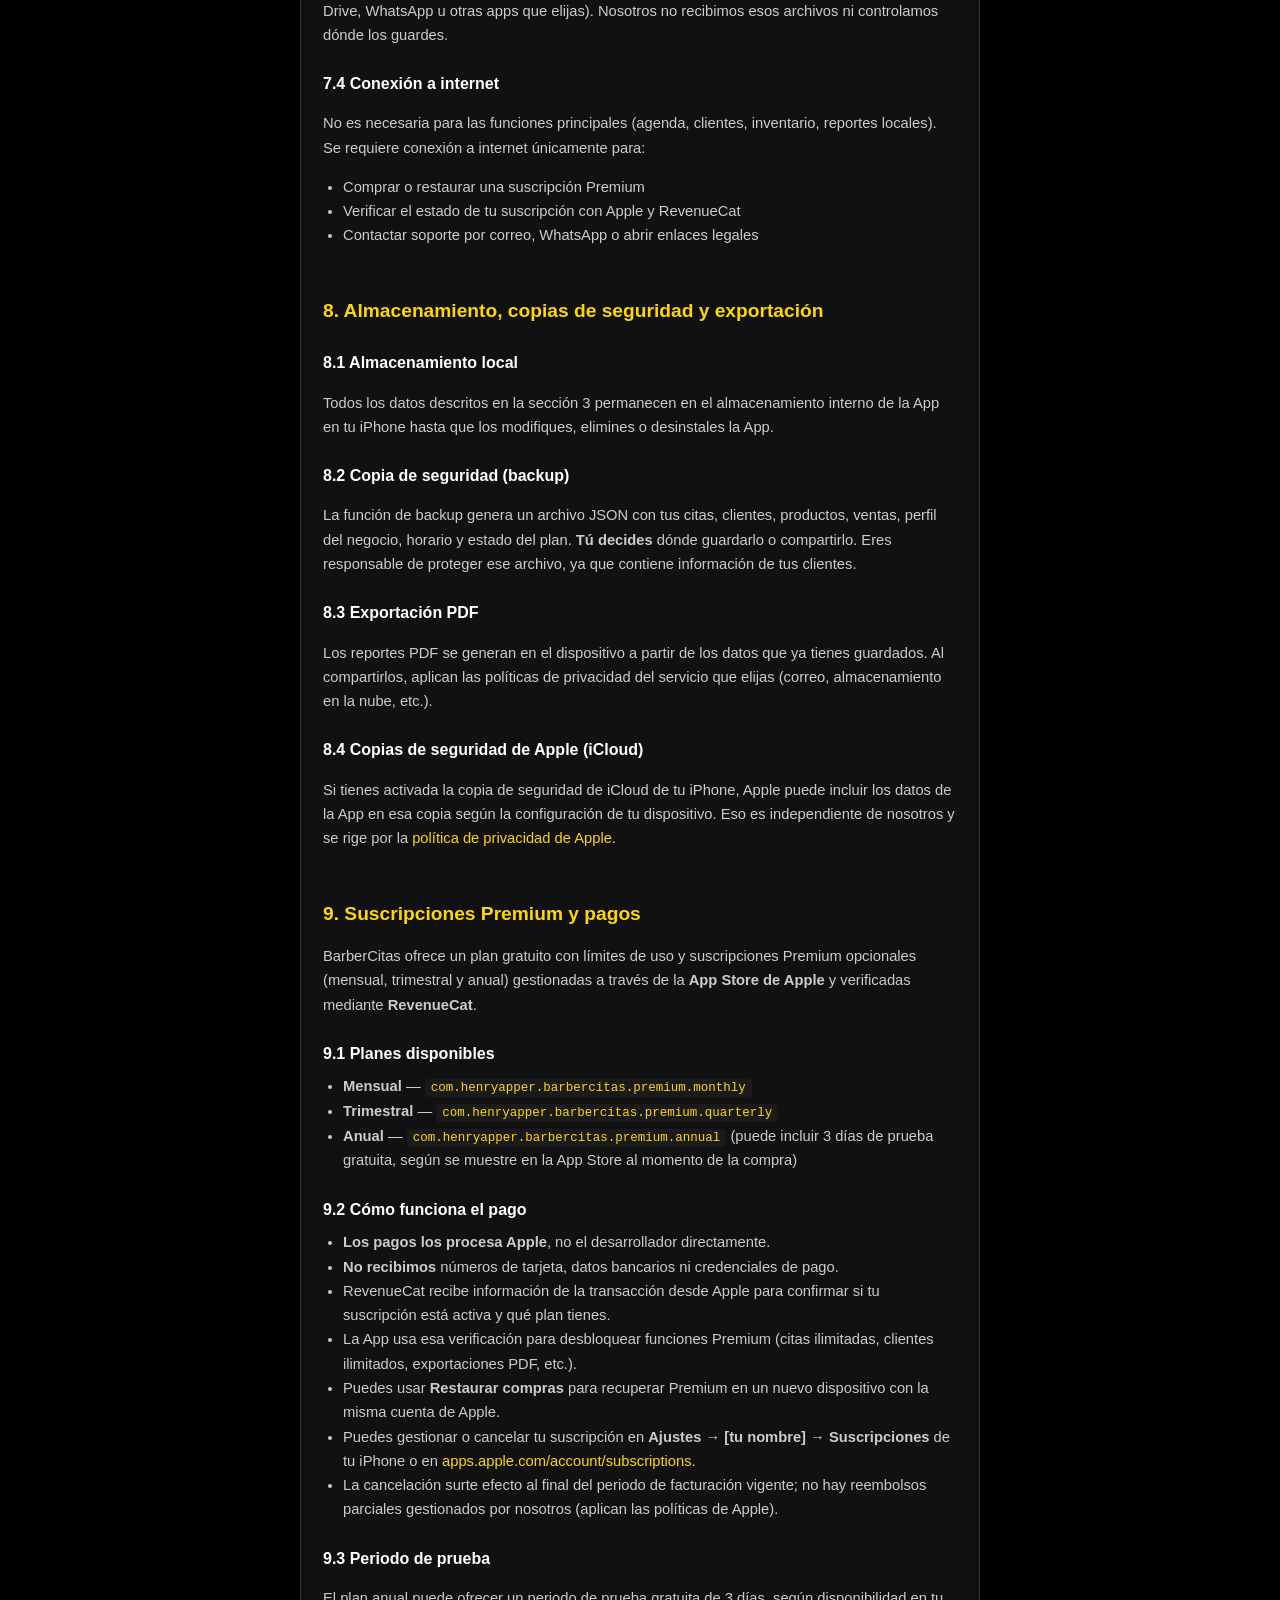
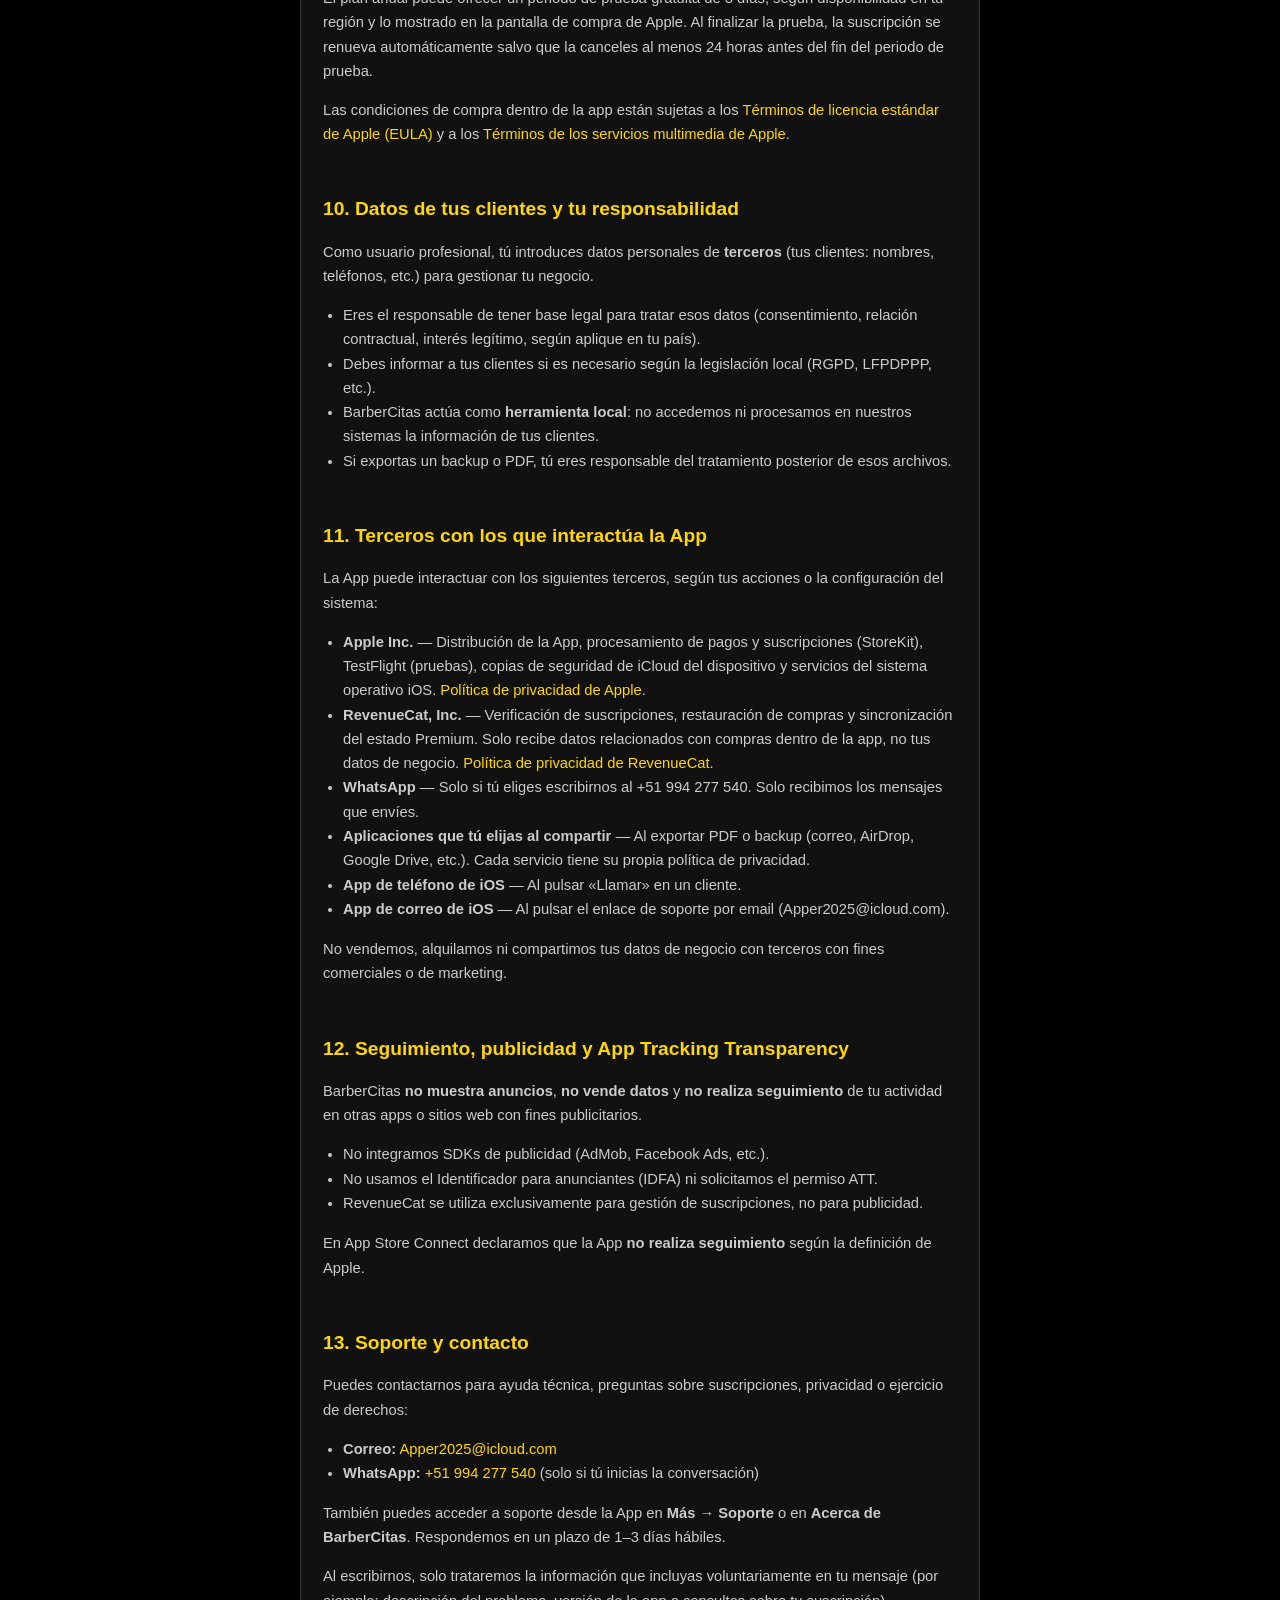
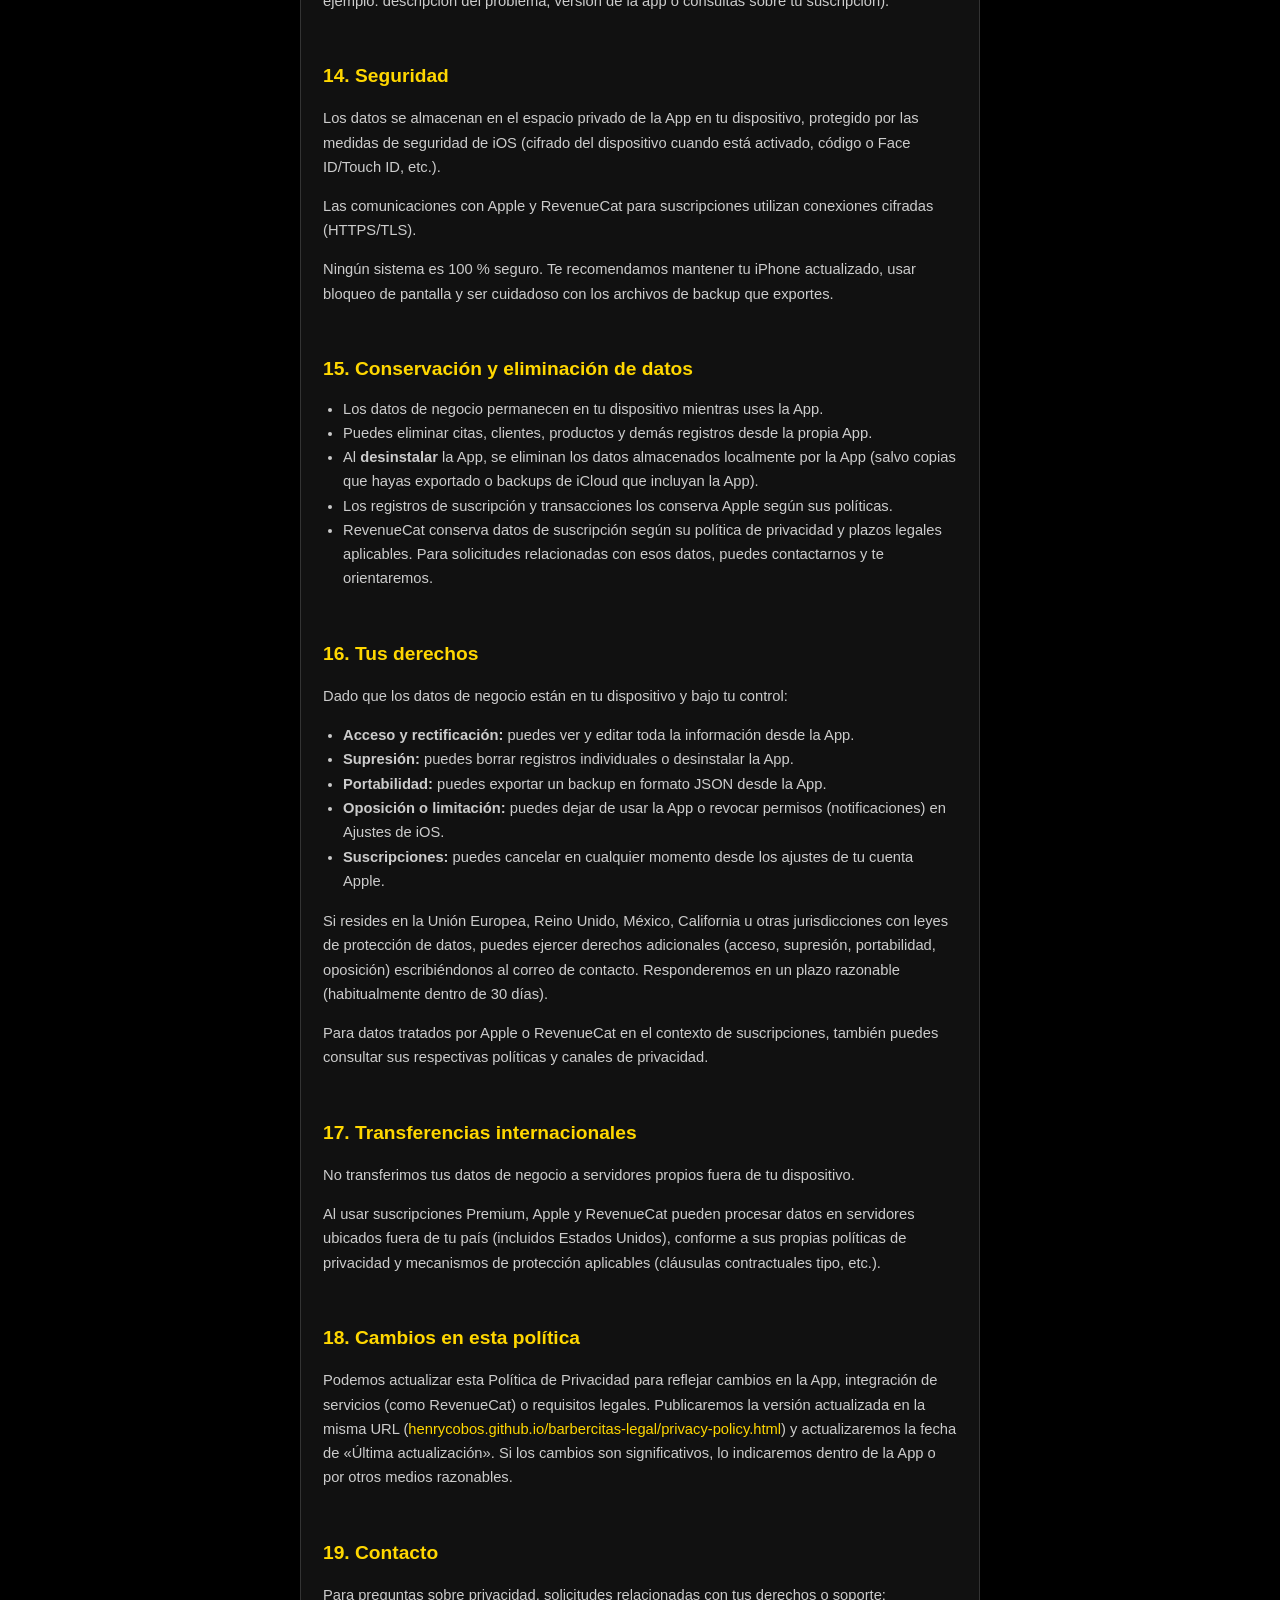
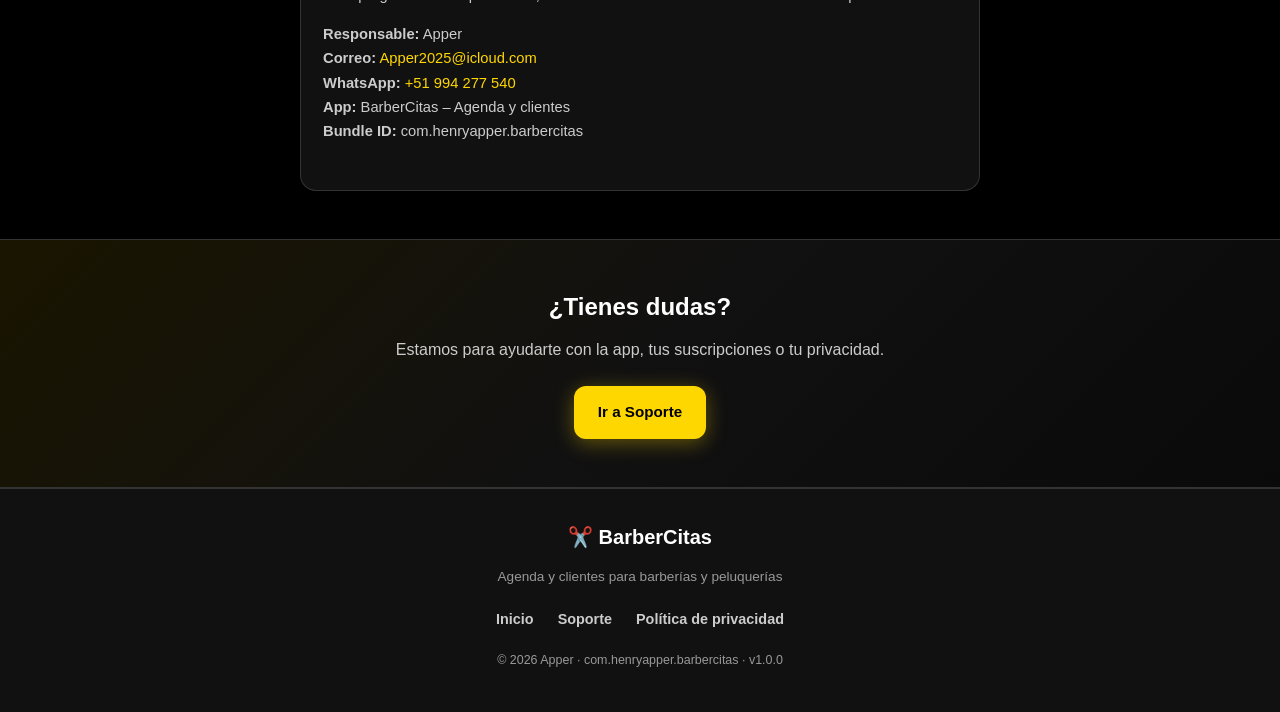
==== commit d9054bb2: "Actualizar politica de privacidad con RevenueCat y App Store Connect. Documenta suscripciones, terce" ====
--- a/privacy-policy.html
+++ b/privacy-policy.html
@@ -4,14 +4,14 @@
   <meta charset="UTF-8" />
   <meta name="viewport" content="width=device-width, initial-scale=1.0" />
   <title>Política de Privacidad — BarberCitas</title>
-  <meta name="description" content="Política de privacidad de BarberCitas. Tus datos de negocio permanecen en tu dispositivo. Sin servidores ni publicidad." />
+  <meta name="description" content="Política de privacidad de BarberCitas. Datos de negocio en tu dispositivo. Suscripciones gestionadas por Apple y RevenueCat. Sin publicidad ni seguimiento." />
   <meta name="theme-color" content="#000000" />
   <meta name="color-scheme" content="dark" />
   <style>
     html { color-scheme: dark; background: #000; }
     body { background: #000; color: #fff; margin: 0; }
   </style>
-  <link rel="stylesheet" href="styles.css?v=3" />
+  <link rel="stylesheet" href="styles.css?v=4" />
 </head>
 <body>
 
@@ -39,7 +39,7 @@
       <span class="page-hero-badge">🔒 Privacidad</span>
       <span class="page-hero-icon">🛡️</span>
       <h1>Política de <em>privacidad</em></h1>
-      <p>Tus datos de negocio permanecen en tu iPhone. Sin nube propia, sin publicidad y sin seguimiento.</p>
+      <p>Tus datos de negocio permanecen en tu iPhone. Suscripciones verificadas con Apple y RevenueCat. Sin publicidad ni seguimiento.</p>
     </div>
   </section>
 
@@ -47,21 +47,50 @@
     <div class="legal-panel">
     <div class="legal-meta">
       <strong>BarberCitas – Agenda y clientes</strong><br />
-      Última actualización: 4 de junio de 2026<br />
-      Responsable: Apper<br />
-      Contacto: <a href="mailto:Apper2025@icloud.com">Apper2025@icloud.com</a>
+      Última actualización: 5 de junio de 2026<br />
+      Responsable del tratamiento: Apper<br />
+      Contacto de privacidad: <a href="mailto:Apper2025@icloud.com">Apper2025@icloud.com</a><br />
+      Bundle ID: <code>com.henryapper.barbercitas</code>
     </div>
 
     <div class="legal-highlight">
       <strong>Resumen:</strong> BarberCitas está pensada para barberos, peluquerías y negocios similares.
       La información que introduces (citas, clientes, ventas, etc.) se guarda <strong>únicamente en tu dispositivo</strong>.
       No operamos servidores propios ni recopilamos tus datos de negocio en la nube.
-      La app funciona sin conexión a internet para sus funciones principales.
+      Las funciones principales funcionan sin conexión a internet.
+      Para suscripciones Premium, la App se conecta a la <strong>App Store de Apple</strong> y a
+      <strong>RevenueCat</strong> (proveedor de gestión de suscripciones) únicamente para procesar pagos,
+      verificar tu plan activo y restaurar compras. <strong>No usamos publicidad ni seguimiento entre apps.</strong>
     </div>
 
+    <nav class="legal-toc" aria-label="Índice de la política">
+      <h2>Contenido</h2>
+      <ol>
+        <li><a href="#s1">Ámbito</a></li>
+        <li><a href="#s2">Público objetivo</a></li>
+        <li><a href="#s3">Datos que introduces</a></li>
+        <li><a href="#s4">Datos automáticos y suscripciones</a></li>
+        <li><a href="#s5">Resumen App Store</a></li>
+        <li><a href="#s6">Lo que no recopilamos</a></li>
+        <li><a href="#s7">Permisos del dispositivo</a></li>
+        <li><a href="#s8">Almacenamiento y backup</a></li>
+        <li><a href="#s9">Suscripciones y pagos</a></li>
+        <li><a href="#s10">Datos de tus clientes</a></li>
+        <li><a href="#s11">Terceros</a></li>
+        <li><a href="#s12">Seguimiento y publicidad</a></li>
+        <li><a href="#s13">Soporte</a></li>
+        <li><a href="#s14">Seguridad</a></li>
+        <li><a href="#s15">Conservación</a></li>
+        <li><a href="#s16">Tus derechos</a></li>
+        <li><a href="#s17">Transferencias</a></li>
+        <li><a href="#s18">Cambios</a></li>
+        <li><a href="#s19">Contacto</a></li>
+      </ol>
+    </nav>
+
     <div class="legal-content">
 
-      <h2>1. Ámbito de esta política</h2>
+      <h2 id="s1">1. Ámbito de esta política</h2>
       <p>
         Esta Política de Privacidad describe cómo se trata la información al usar la aplicación móvil
         <strong>BarberCitas</strong> (en adelante, «la App»), disponible en la App Store de Apple
@@ -71,23 +100,29 @@
         Al instalar o usar la App, aceptas las prácticas descritas aquí. Si no estás de acuerdo,
         no utilices la App.
       </p>
-
-      <h2>2. Público objetivo</h2>
+      <p>
+        Esta política cumple con los requisitos de Apple para apps en la App Store, incluida la
+        <a href="https://developer.apple.com/app-store/app-privacy-details/" rel="noopener noreferrer">declaración de privacidad de la App</a>
+        (App Privacy Details) y la obligación de publicar una política de privacidad accesible.
+      </p>
+
+      <h2 id="s2">2. Público objetivo</h2>
       <p>
         La App está dirigida a <strong>profesionales y dueños de negocios</strong> del sector de barbería,
         peluquería y servicios relacionados, que gestionan su propia agenda y clientes.
       </p>
       <p>
         La App <strong>no está dirigida a menores de 13 años</strong>. No recopilamos deliberadamente
-        información personal de menores. Si crees que un menor nos ha proporcionado datos, contáctanos
-        para que podamos orientarte sobre cómo eliminarlos del dispositivo.
-      </p>
-
-      <h2>3. Información que tú introduces en la App</h2>
+        información personal de menores. Si crees que un menor ha usado la App, contáctanos
+        para orientarte sobre cómo eliminar los datos del dispositivo.
+      </p>
+
+      <h2 id="s3">3. Información que tú introduces en la App</h2>
       <p>
         Toda la siguiente información la introduces <strong>voluntariamente</strong> para gestionar tu negocio.
         Se almacena de forma local en tu dispositivo mediante el almacenamiento interno de la App
         (AsyncStorage). <strong>No la enviamos a nuestros servidores</strong> porque no disponemos de ellos.
+        Tampoco la compartimos automáticamente con terceros.
       </p>
 
       <h3>3.1 Perfil del negocio (onboarding)</h3>
@@ -134,37 +169,179 @@
         <li>Franjas horarias de disponibilidad por día de la semana</li>
       </ul>
 
-      <h3>3.6 Estado del plan y uso</h3>
-      <ul>
-        <li>Si tienes acceso Premium o estás en periodo de prueba</li>
-        <li>Tipo de plan seleccionado (mensual, trimestral o anual)</li>
-        <li>Contadores de uso del plan gratuito (por ejemplo: exportaciones PDF realizadas, citas creadas en el mes, clientes registrados)</li>
-      </ul>
-      <p>
-        En la versión actual, este estado se guarda <strong>localmente en el dispositivo</strong>.
-        Cuando actives una suscripción real mediante la App Store, Apple confirmará el estado de tu compra
-        para habilitar las funciones Premium (ver sección 7).
-      </p>
-
-      <h2>4. Información que no recopilamos</h2>
-      <p>BarberCitas <strong>no</strong> recopila ni transmite a nosotros:</p>
-      <ul>
-        <li>Cuentas de usuario ni inicio de sesión</li>
+      <h3>3.6 Contadores de uso del plan gratuito</h3>
+      <ul>
+        <li>Número de citas activas, clientes registrados y exportaciones PDF realizadas en el periodo gratuito</li>
+        <li>Estos contadores se calculan y guardan <strong>localmente</strong> en tu dispositivo</li>
+      </ul>
+
+      <h2 id="s4">4. Información recopilada automáticamente (suscripciones)</h2>
+      <p>
+        Cuando usas las funciones de suscripción Premium (comprar, restaurar compras o verificar tu plan),
+        la App se conecta a internet y utiliza servicios de terceros. En ese contexto, pueden tratarse
+        los siguientes datos:
+      </p>
+
+      <h3>4.1 Apple App Store y StoreKit</h3>
+      <ul>
+        <li>Identificador de tu cuenta de Apple (gestionado por Apple, no accesible para nosotros en texto claro)</li>
+        <li>Historial de compras y estado de suscripción (activa, en prueba, expirada, cancelada)</li>
+        <li>Productos de suscripción adquiridos:
+          <code>com.henryapper.barbercitas.premium.monthly</code>,
+          <code>com.henryapper.barbercitas.premium.quarterly</code>,
+          <code>com.henryapper.barbercitas.premium.annual</code>
+        </li>
+        <li>Fechas de inicio, renovación y fin de periodo de prueba</li>
+      </ul>
+      <p>
+        <strong>Los pagos los procesa Apple.</strong> No recibimos números de tarjeta, datos bancarios
+        ni credenciales de pago.
+      </p>
+
+      <h3>4.2 RevenueCat (RevenueCat, Inc.)</h3>
+      <p>
+        Utilizamos el SDK <strong>RevenueCat</strong> (<a href="https://www.revenuecat.com/" rel="noopener noreferrer">revenuecat.com</a>)
+        para verificar suscripciones, sincronizar el estado Premium en la App y permitir restaurar compras
+        entre dispositivos vinculados a la misma cuenta de Apple.
+      </p>
+      <p>RevenueCat puede recibir y procesar, en nombre del desarrollador:</p>
+      <ul>
+        <li>Un <strong>identificador anónimo de usuario</strong> generado por RevenueCat en tu dispositivo</li>
+        <li>El identificador de recibo o transacción de la App Store (sin datos de pago sensibles)</li>
+        <li>Estado de la suscripción y productos adquiridos (historial de compras dentro de la app)</li>
+        <li>Información técnica básica del dispositivo y de la App (por ejemplo: versión del sistema operativo, versión de la App, idioma) necesaria para el servicio</li>
+        <li>Dirección IP y datos de conexión habituales en comunicaciones HTTPS con sus servidores</li>
+      </ul>
+      <div class="legal-callout">
+        <strong>Importante:</strong> RevenueCat <strong>no recibe</strong> tus citas, clientes, ventas,
+        inventario ni ningún dato de negocio que introduces en la App. Solo trata información relacionada
+        con la suscripción Premium.
+      </div>
+      <p>
+        RevenueCat actúa como encargado del tratamiento para gestionar suscripciones.
+        Su política de privacidad está disponible en
+        <a href="https://www.revenuecat.com/privacy" rel="noopener noreferrer">revenuecat.com/privacy</a>.
+      </p>
+      <p>
+        El estado Premium verificado (activo o no, tipo de plan, fin de prueba) se refleja también
+        de forma local en tu dispositivo para que la App funcione sin conexión una vez verificada la suscripción.
+      </p>
+
+      <h2 id="s5">5. Resumen para App Store Connect (App Privacy)</h2>
+      <p>
+        La siguiente tabla resume cómo debe interpretarse la recopilación de datos según la naturaleza
+        de BarberCitas y lo declarado en App Store Connect. Refleja la distinción entre datos que
+        permanecen en tu dispositivo y datos tratados por terceros al gestionar suscripciones.
+      </p>
+
+      <div class="privacy-summary">
+        <div class="privacy-cards">
+          <div class="privacy-card">
+            <strong>📱 Datos de negocio</strong>
+            <p>Citas, clientes, ventas, inventario: solo en tu iPhone. No se envían a nuestros servidores.</p>
+          </div>
+          <div class="privacy-card">
+            <strong>💳 Suscripciones</strong>
+            <p>Apple + RevenueCat verifican compras y estado Premium. Sin datos de tarjeta para nosotros.</p>
+          </div>
+          <div class="privacy-card">
+            <strong>🚫 Sin seguimiento</strong>
+            <p>No usamos IDFA, publicidad ni seguimiento entre apps de terceros.</p>
+          </div>
+        </div>
+
+        <div class="privacy-table-wrap">
+          <table class="privacy-table">
+            <thead>
+              <tr>
+                <th>Categoría (Apple)</th>
+                <th>¿Se recopila?</th>
+                <th>Vinculado al usuario</th>
+                <th>Finalidad</th>
+                <th>Seguimiento</th>
+              </tr>
+            </thead>
+            <tbody>
+              <tr>
+                <td><strong>Compras</strong> — Historial de compras</td>
+                <td><span class="tag tag-yes">Sí (Apple / RevenueCat)</span></td>
+                <td>Sí</td>
+                <td>Funcionalidad de la app (desbloquear Premium, restaurar compras)</td>
+                <td><span class="tag tag-no">No</span></td>
+              </tr>
+              <tr>
+                <td><strong>Identificadores</strong> — ID de usuario</td>
+                <td><span class="tag tag-yes">Sí (RevenueCat anónimo)</span></td>
+                <td>Sí</td>
+                <td>Funcionalidad de la app (vincular suscripción al dispositivo/cuenta Apple)</td>
+                <td><span class="tag tag-no">No</span></td>
+              </tr>
+              <tr>
+                <td><strong>Datos de contacto</strong> (nombre, teléfono, email de clientes)</td>
+                <td><span class="tag tag-local">Solo local</span></td>
+                <td>N/A</td>
+                <td>Gestionados por ti en el dispositivo; no los recopilamos en servidores</td>
+                <td><span class="tag tag-no">No</span></td>
+              </tr>
+              <tr>
+                <td><strong>Ubicación</strong></td>
+                <td><span class="tag tag-no">No</span></td>
+                <td>—</td>
+                <td>—</td>
+                <td><span class="tag tag-no">No</span></td>
+              </tr>
+              <tr>
+                <td><strong>Contenido del usuario</strong> (fotos, archivos)</td>
+                <td><span class="tag tag-no">No</span></td>
+                <td>—</td>
+                <td>—</td>
+                <td><span class="tag tag-no">No</span></td>
+              </tr>
+              <tr>
+                <td><strong>Datos de uso / analítica</strong></td>
+                <td><span class="tag tag-no">No</span></td>
+                <td>—</td>
+                <td>No usamos SDKs de analítica propios ni de terceros</td>
+                <td><span class="tag tag-no">No</span></td>
+              </tr>
+              <tr>
+                <td><strong>Publicidad / datos con fines publicitarios</strong></td>
+                <td><span class="tag tag-no">No</span></td>
+                <td>—</td>
+                <td>La App no contiene anuncios</td>
+                <td><span class="tag tag-no">No</span></td>
+              </tr>
+            </tbody>
+          </table>
+        </div>
+        <p style="font-size: 0.85rem; color: var(--text-muted);">
+          «Vinculado al usuario» significa que los datos pueden asociarse a tu identidad o cuenta
+          (por ejemplo, tu cuenta de Apple o el ID anónimo de RevenueCat), según la definición de Apple.
+        </p>
+      </div>
+
+      <h2 id="s6">6. Información que no recopilamos</h2>
+      <p>BarberCitas y Apper <strong>no</strong> recopilan ni almacenan en servidores propios:</p>
+      <ul>
+        <li>Cuentas de usuario ni inicio de sesión propio</li>
         <li>Contraseñas</li>
-        <li>Ubicación GPS</li>
-        <li>Contactos del teléfono (la App no accede a tu libreta de contactos)</li>
+        <li>Ubicación GPS ni datos de localización precisa</li>
+        <li>Contactos del teléfono (la App no accede a tu libreta de contactos del sistema)</li>
         <li>Fotos, cámara ni galería</li>
-        <li>Identificadores publicitarios ni datos para publicidad</li>
+        <li>Identificadores publicitarios (IDFA) ni datos para publicidad</li>
         <li>Analítica de uso enviada a servidores del desarrollador</li>
-        <li>Datos de salud, biométricos ni financieros de tus clientes (más allá del precio de servicios que tú registras)</li>
-      </ul>
-      <p>
-        La App <strong>no incluye publicidad</strong> ni SDKs de seguimiento publicitario.
-      </p>
-
-      <h2>5. Permisos del dispositivo</h2>
-
-      <h3>5.1 Notificaciones</h3>
+        <li>Datos de salud, biométricos ni financieros de tus clientes (más allá del precio de servicios que tú registras localmente)</li>
+        <li>Tus citas, clientes, productos ni reportes (permanecen en el dispositivo)</li>
+      </ul>
+      <p>
+        La App <strong>no incluye publicidad</strong>, <strong>no realiza seguimiento entre apps</strong>
+        y <strong>no solicita permiso de App Tracking Transparency (ATT)</strong> porque no rastreamos tu actividad
+        con fines publicitarios.
+      </p>
+
+      <h2 id="s7">7. Permisos del dispositivo</h2>
+
+      <h3>7.1 Notificaciones</h3>
       <p>
         La App puede solicitar permiso para enviarte <strong>notificaciones locales</strong> en tu dispositivo,
         programadas en función de tus citas (por ejemplo, un aviso unos 30 minutos antes y otro al inicio de la cita).
@@ -172,83 +349,128 @@
       <ul>
         <li>Estas notificaciones se generan y programan <strong>en tu dispositivo</strong>; no usamos servidores de notificaciones push remotas propios.</li>
         <li>El contenido de la notificación puede incluir el nombre del cliente y detalles de la cita que ya has introducido.</li>
-        <li>Puedes desactivar las notificaciones en cualquier momento desde los Ajustes de tu iPhone.</li>
-      </ul>
-
-      <h3>5.2 Llamadas telefónicas</h3>
+        <li>Puedes desactivar las notificaciones en cualquier momento desde <strong>Ajustes → Notificaciones → BarberCitas</strong> en tu iPhone.</li>
+      </ul>
+
+      <h3>7.2 Llamadas telefónicas</h3>
       <p>
         Desde la ficha de un cliente, la App ofrece un botón para <strong>llamar</strong> abriendo la aplicación
         de teléfono nativa de iOS (<code>tel:</code>). La App no realiza la llamada por sí misma ni registra
         el contenido de las llamadas.
       </p>
 
-      <h3>5.3 Compartir archivos</h3>
+      <h3>7.3 Compartir archivos</h3>
       <p>
         Cuando exportas un reporte en PDF o un archivo de copia de seguridad (backup), la App genera el archivo
         en tu dispositivo y muestra el <strong>diálogo de compartir de iOS</strong> (correo, AirDrop, iCloud Drive,
         WhatsApp u otras apps que elijas). Nosotros no recibimos esos archivos ni controlamos dónde los guardes.
       </p>
 
-      <h2>6. Almacenamiento, copias de seguridad y exportación</h2>
-
-      <h3>6.1 Almacenamiento local</h3>
+      <h3>7.4 Conexión a internet</h3>
+      <p>
+        No es necesaria para las funciones principales (agenda, clientes, inventario, reportes locales).
+        Se requiere conexión a internet únicamente para:
+      </p>
+      <ul>
+        <li>Comprar o restaurar una suscripción Premium</li>
+        <li>Verificar el estado de tu suscripción con Apple y RevenueCat</li>
+        <li>Contactar soporte por correo, WhatsApp o abrir enlaces legales</li>
+      </ul>
+
+      <h2 id="s8">8. Almacenamiento, copias de seguridad y exportación</h2>
+
+      <h3>8.1 Almacenamiento local</h3>
       <p>
         Todos los datos descritos en la sección 3 permanecen en el almacenamiento interno de la App en tu iPhone
         hasta que los modifiques, elimines o desinstales la App.
       </p>
 
-      <h3>6.2 Copia de seguridad (backup)</h3>
+      <h3>8.2 Copia de seguridad (backup)</h3>
       <p>
         La función de backup genera un archivo JSON con tus citas, clientes, productos, ventas, perfil del negocio,
         horario y estado del plan. <strong>Tú decides</strong> dónde guardarlo o compartirlo.
         Eres responsable de proteger ese archivo, ya que contiene información de tus clientes.
       </p>
 
-      <h3>6.3 Exportación PDF</h3>
+      <h3>8.3 Exportación PDF</h3>
       <p>
         Los reportes PDF se generan en el dispositivo a partir de los datos que ya tienes guardados.
         Al compartirlos, aplican las políticas de privacidad del servicio que elijas (correo, almacenamiento en la nube, etc.).
       </p>
 
-      <h3>6.4 Copias de seguridad de Apple (iCloud)</h3>
+      <h3>8.4 Copias de seguridad de Apple (iCloud)</h3>
       <p>
         Si tienes activada la copia de seguridad de iCloud de tu iPhone, Apple puede incluir los datos de la App
         en esa copia según la configuración de tu dispositivo. Eso es independiente de nosotros y se rige por la
         <a href="https://www.apple.com/legal/privacy/" rel="noopener noreferrer">política de privacidad de Apple</a>.
       </p>
 
-      <h2>7. Suscripciones Premium y pagos</h2>
+      <h2 id="s9">9. Suscripciones Premium y pagos</h2>
       <p>
         BarberCitas ofrece un plan gratuito con límites de uso y suscripciones Premium opcionales
-        (mensual, trimestral y anual) gestionadas a través de la <strong>App Store de Apple</strong>.
-      </p>
+        (mensual, trimestral y anual) gestionadas a través de la <strong>App Store de Apple</strong>
+        y verificadas mediante <strong>RevenueCat</strong>.
+      </p>
+
+      <h3>9.1 Planes disponibles</h3>
+      <ul>
+        <li><strong>Mensual</strong> — <code>com.henryapper.barbercitas.premium.monthly</code></li>
+        <li><strong>Trimestral</strong> — <code>com.henryapper.barbercitas.premium.quarterly</code></li>
+        <li><strong>Anual</strong> — <code>com.henryapper.barbercitas.premium.annual</code> (puede incluir 3 días de prueba gratuita, según se muestre en la App Store al momento de la compra)</li>
+      </ul>
+
+      <h3>9.2 Cómo funciona el pago</h3>
       <ul>
         <li><strong>Los pagos los procesa Apple</strong>, no el desarrollador directamente.</li>
         <li><strong>No recibimos</strong> números de tarjeta, datos bancarios ni credenciales de pago.</li>
-        <li>Apple puede proporcionar a la App información sobre el estado de tu suscripción (activa, en prueba, expirada) para desbloquear funciones Premium.</li>
-        <li>El plan anual puede incluir un periodo de prueba gratuita de 3 días, según se muestre en la App Store al momento de la compra.</li>
-        <li>Puedes gestionar o cancelar tu suscripción en <strong>Ajustes → [tu nombre] → Suscripciones</strong> de tu iPhone.</li>
-      </ul>
-      <p>
-        Las condiciones de compra dentro de la app también están sujetas a los
+        <li>RevenueCat recibe información de la transacción desde Apple para confirmar si tu suscripción está activa y qué plan tienes.</li>
+        <li>La App usa esa verificación para desbloquear funciones Premium (citas ilimitadas, clientes ilimitados, exportaciones PDF, etc.).</li>
+        <li>Puedes usar <strong>Restaurar compras</strong> para recuperar Premium en un nuevo dispositivo con la misma cuenta de Apple.</li>
+        <li>Puedes gestionar o cancelar tu suscripción en <strong>Ajustes → [tu nombre] → Suscripciones</strong> de tu iPhone o en
+          <a href="https://apps.apple.com/account/subscriptions" rel="noopener noreferrer">apps.apple.com/account/subscriptions</a>.
+        </li>
+        <li>La cancelación surte efecto al final del periodo de facturación vigente; no hay reembolsos parciales gestionados por nosotros (aplican las políticas de Apple).</li>
+      </ul>
+
+      <h3>9.3 Periodo de prueba</h3>
+      <p>
+        El plan anual puede ofrecer un periodo de prueba gratuita de 3 días, según disponibilidad en tu región
+        y lo mostrado en la pantalla de compra de Apple. Al finalizar la prueba, la suscripción se renueva
+        automáticamente salvo que la canceles al menos 24 horas antes del fin del periodo de prueba.
+      </p>
+
+      <p>
+        Las condiciones de compra dentro de la app están sujetas a los
+        <a href="https://www.apple.com/legal/internet-services/itunes/dev/stdeula/" rel="noopener noreferrer">Términos de licencia estándar de Apple (EULA)</a>
+        y a los
         <a href="https://www.apple.com/legal/internet-services/itunes/" rel="noopener noreferrer">Términos de los servicios multimedia de Apple</a>.
       </p>
 
-      <h2>8. Datos de tus clientes y tu responsabilidad</h2>
+      <h2 id="s10">10. Datos de tus clientes y tu responsabilidad</h2>
       <p>
         Como usuario profesional, tú introduces datos personales de <strong>terceros</strong> (tus clientes:
         nombres, teléfonos, etc.) para gestionar tu negocio.
       </p>
       <ul>
         <li>Eres el responsable de tener base legal para tratar esos datos (consentimiento, relación contractual, interés legítimo, según aplique en tu país).</li>
-        <li>Debes informar a tus clientes si es necesario según la legislación local.</li>
+        <li>Debes informar a tus clientes si es necesario según la legislación local (RGPD, LFPDPPP, etc.).</li>
         <li>BarberCitas actúa como <strong>herramienta local</strong>: no accedemos ni procesamos en nuestros sistemas la información de tus clientes.</li>
-      </ul>
-
-      <h2>9. Terceros con los que puede interactuar la App</h2>
-      <p>La App puede interactuar con los siguientes terceros, siempre según tus acciones o la configuración del sistema:</p>
-      <ul>
-        <li><strong>Apple Inc.</strong> — Distribución de la App, procesamiento de suscripciones, TestFlight (pruebas), copias de seguridad de iCloud del dispositivo y servicios del sistema operativo iOS.</li>
+        <li>Si exportas un backup o PDF, tú eres responsable del tratamiento posterior de esos archivos.</li>
+      </ul>
+
+      <h2 id="s11">11. Terceros con los que interactúa la App</h2>
+      <p>La App puede interactuar con los siguientes terceros, según tus acciones o la configuración del sistema:</p>
+      <ul>
+        <li>
+          <strong>Apple Inc.</strong> — Distribución de la App, procesamiento de pagos y suscripciones (StoreKit),
+          TestFlight (pruebas), copias de seguridad de iCloud del dispositivo y servicios del sistema operativo iOS.
+          <a href="https://www.apple.com/legal/privacy/" rel="noopener noreferrer">Política de privacidad de Apple</a>.
+        </li>
+        <li>
+          <strong>RevenueCat, Inc.</strong> — Verificación de suscripciones, restauración de compras y sincronización
+          del estado Premium. Solo recibe datos relacionados con compras dentro de la app, no tus datos de negocio.
+          <a href="https://www.revenuecat.com/privacy" rel="noopener noreferrer">Política de privacidad de RevenueCat</a>.
+        </li>
         <li><strong>WhatsApp</strong> — Solo si tú eliges escribirnos al +51 994 277 540. Solo recibimos los mensajes que envíes.</li>
         <li><strong>Aplicaciones que tú elijas al compartir</strong> — Al exportar PDF o backup (correo, AirDrop, Google Drive, etc.). Cada servicio tiene su propia política de privacidad.</li>
         <li><strong>App de teléfono de iOS</strong> — Al pulsar «Llamar» en un cliente.</li>
@@ -258,9 +480,23 @@
         No vendemos, alquilamos ni compartimos tus datos de negocio con terceros con fines comerciales o de marketing.
       </p>
 
-      <h2>10. Soporte y contacto</h2>
-      <p>
-        Puedes contactarnos para ayuda técnica, preguntas sobre suscripciones o solicitudes de privacidad:
+      <h2 id="s12">12. Seguimiento, publicidad y App Tracking Transparency</h2>
+      <p>
+        BarberCitas <strong>no muestra anuncios</strong>, <strong>no vende datos</strong> y
+        <strong>no realiza seguimiento</strong> de tu actividad en otras apps o sitios web con fines publicitarios.
+      </p>
+      <ul>
+        <li>No integramos SDKs de publicidad (AdMob, Facebook Ads, etc.).</li>
+        <li>No usamos el Identificador para anunciantes (IDFA) ni solicitamos el permiso ATT.</li>
+        <li>RevenueCat se utiliza exclusivamente para gestión de suscripciones, no para publicidad.</li>
+      </ul>
+      <p>
+        En App Store Connect declaramos que la App <strong>no realiza seguimiento</strong> según la definición de Apple.
+      </p>
+
+      <h2 id="s13">13. Soporte y contacto</h2>
+      <p>
+        Puedes contactarnos para ayuda técnica, preguntas sobre suscripciones, privacidad o ejercicio de derechos:
       </p>
       <ul>
         <li><strong>Correo:</strong> <a href="mailto:Apper2025@icloud.com">Apper2025@icloud.com</a></li>
@@ -272,62 +508,77 @@
       </p>
       <p>
         Al escribirnos, solo trataremos la información que incluyas voluntariamente en tu mensaje
-        (por ejemplo: descripción del problema o versión de la app).
-      </p>
-
-      <h2>11. Seguridad</h2>
+        (por ejemplo: descripción del problema, versión de la app o consultas sobre tu suscripción).
+      </p>
+
+      <h2 id="s14">14. Seguridad</h2>
       <p>
         Los datos se almacenan en el espacio privado de la App en tu dispositivo, protegido por las medidas
         de seguridad de iOS (cifrado del dispositivo cuando está activado, código o Face ID/Touch ID, etc.).
       </p>
       <p>
+        Las comunicaciones con Apple y RevenueCat para suscripciones utilizan conexiones cifradas (HTTPS/TLS).
+      </p>
+      <p>
         Ningún sistema es 100 % seguro. Te recomendamos mantener tu iPhone actualizado, usar bloqueo de pantalla
         y ser cuidadoso con los archivos de backup que exportes.
       </p>
 
-      <h2>12. Conservación y eliminación de datos</h2>
-      <ul>
-        <li>Los datos permanecen en tu dispositivo mientras uses la App.</li>
+      <h2 id="s15">15. Conservación y eliminación de datos</h2>
+      <ul>
+        <li>Los datos de negocio permanecen en tu dispositivo mientras uses la App.</li>
         <li>Puedes eliminar citas, clientes, productos y demás registros desde la propia App.</li>
         <li>Al <strong>desinstalar</strong> la App, se eliminan los datos almacenados localmente por la App (salvo copias que hayas exportado o backups de iCloud que incluyan la App).</li>
-        <li>Los registros de suscripción los conserva Apple según sus propias políticas, no en nuestros servidores.</li>
-      </ul>
-
-      <h2>13. Tus derechos</h2>
-      <p>
-        Dado que los datos están en tu dispositivo y bajo tu control:
+        <li>Los registros de suscripción y transacciones los conserva Apple según sus políticas.</li>
+        <li>RevenueCat conserva datos de suscripción según su política de privacidad y plazos legales aplicables. Para solicitudes relacionadas con esos datos, puedes contactarnos y te orientaremos.</li>
+      </ul>
+
+      <h2 id="s16">16. Tus derechos</h2>
+      <p>
+        Dado que los datos de negocio están en tu dispositivo y bajo tu control:
       </p>
       <ul>
         <li><strong>Acceso y rectificación:</strong> puedes ver y editar toda la información desde la App.</li>
         <li><strong>Supresión:</strong> puedes borrar registros individuales o desinstalar la App.</li>
         <li><strong>Portabilidad:</strong> puedes exportar un backup en formato JSON desde la App.</li>
         <li><strong>Oposición o limitación:</strong> puedes dejar de usar la App o revocar permisos (notificaciones) en Ajustes de iOS.</li>
-      </ul>
-      <p>
-        Si resides en la Unión Europea, Reino Unido, México u otras jurisdicciones con leyes de protección de datos,
-        puedes ejercer derechos adicionales escribiéndonos al correo de contacto indicado al inicio de esta política.
-        Responderemos en un plazo razonable.
-      </p>
-
-      <h2>14. Transferencias internacionales</h2>
+        <li><strong>Suscripciones:</strong> puedes cancelar en cualquier momento desde los ajustes de tu cuenta Apple.</li>
+      </ul>
+      <p>
+        Si resides en la Unión Europea, Reino Unido, México, California u otras jurisdicciones con leyes de protección de datos,
+        puedes ejercer derechos adicionales (acceso, supresión, portabilidad, oposición) escribiéndonos al correo de contacto.
+        Responderemos en un plazo razonable (habitualmente dentro de 30 días).
+      </p>
+      <p>
+        Para datos tratados por Apple o RevenueCat en el contexto de suscripciones, también puedes consultar
+        sus respectivas políticas y canales de privacidad.
+      </p>
+
+      <h2 id="s17">17. Transferencias internacionales</h2>
       <p>
         No transferimos tus datos de negocio a servidores propios fuera de tu dispositivo.
-        Las suscripciones y la distribución de la App pueden implicar el procesamiento de datos por Apple
-        en distintos países, conforme a la política de privacidad de Apple.
-      </p>
-
-      <h2>15. Cambios en esta política</h2>
-      <p>
-        Podemos actualizar esta Política de Privacidad para reflejar cambios en la App o requisitos legales.
-        Publicaremos la versión actualizada en la misma URL y actualizaremos la fecha de «Última actualización».
+      </p>
+      <p>
+        Al usar suscripciones Premium, Apple y RevenueCat pueden procesar datos en servidores ubicados
+        fuera de tu país (incluidos Estados Unidos), conforme a sus propias políticas de privacidad
+        y mecanismos de protección aplicables (cláusulas contractuales tipo, etc.).
+      </p>
+
+      <h2 id="s18">18. Cambios en esta política</h2>
+      <p>
+        Podemos actualizar esta Política de Privacidad para reflejar cambios en la App, integración de servicios
+        (como RevenueCat) o requisitos legales. Publicaremos la versión actualizada en la misma URL
+        (<a href="https://henrycobos.github.io/barbercitas-legal/privacy-policy.html">henrycobos.github.io/barbercitas-legal/privacy-policy.html</a>)
+        y actualizaremos la fecha de «Última actualización».
         Si los cambios son significativos, lo indicaremos dentro de la App o por otros medios razonables.
       </p>
 
-      <h2>16. Contacto</h2>
+      <h2 id="s19">19. Contacto</h2>
       <p>
         Para preguntas sobre privacidad, solicitudes relacionadas con tus derechos o soporte:
       </p>
       <p>
+        <strong>Responsable:</strong> Apper<br />
         <strong>Correo:</strong> <a href="mailto:Apper2025@icloud.com">Apper2025@icloud.com</a><br />
         <strong>WhatsApp:</strong> <a href="https://wa.me/51994277540" rel="noopener noreferrer">+51 994 277 540</a><br />
         <strong>App:</strong> BarberCitas – Agenda y clientes<br />
@@ -340,7 +591,7 @@
 
   <section class="cta-band">
     <h2>¿Tienes dudas?</h2>
-    <p>Estamos para ayudarte con la app o tu privacidad.</p>
+    <p>Estamos para ayudarte con la app, tus suscripciones o tu privacidad.</p>
     <a class="btn btn-primary" href="support.html">Ir a Soporte</a>
   </section>
 
--- a/styles.css
+++ b/styles.css
@@ -764,6 +764,162 @@
   color: var(--gold);
 }
 
+/* —— Privacy summary (App Store alignment) —— */
+.privacy-summary {
+  margin: 28px 0 32px;
+}
+
+.privacy-summary h2 {
+  margin-top: 0 !important;
+  font-size: 1.05rem;
+}
+
+.privacy-table-wrap {
+  overflow-x: auto;
+  margin: 16px 0;
+  border-radius: var(--radius-sm);
+  border: 1px solid var(--border);
+}
+
+.privacy-table {
+  width: 100%;
+  border-collapse: collapse;
+  font-size: 0.85rem;
+  min-width: 520px;
+}
+
+.privacy-table th,
+.privacy-table td {
+  padding: 12px 14px;
+  text-align: left;
+  border-bottom: 1px solid var(--border);
+  vertical-align: top;
+}
+
+.privacy-table th {
+  background: var(--surface-2);
+  color: var(--gold);
+  font-weight: 700;
+  font-size: 0.78rem;
+  text-transform: uppercase;
+  letter-spacing: 0.04em;
+}
+
+.privacy-table tr:last-child td {
+  border-bottom: none;
+}
+
+.privacy-table td {
+  color: var(--text-secondary);
+}
+
+.privacy-table .tag {
+  display: inline-block;
+  font-size: 0.72rem;
+  font-weight: 700;
+  padding: 3px 8px;
+  border-radius: 999px;
+  margin: 2px 4px 2px 0;
+  white-space: nowrap;
+}
+
+.privacy-table .tag-yes {
+  background: rgba(76, 175, 80, 0.15);
+  color: var(--success);
+  border: 1px solid rgba(76, 175, 80, 0.35);
+}
+
+.privacy-table .tag-no {
+  background: rgba(255, 255, 255, 0.06);
+  color: var(--text-muted);
+  border: 1px solid var(--border);
+}
+
+.privacy-table .tag-local {
+  background: rgba(255, 215, 0, 0.1);
+  color: var(--gold);
+  border: 1px solid rgba(255, 215, 0, 0.3);
+}
+
+.privacy-cards {
+  display: grid;
+  grid-template-columns: repeat(auto-fit, minmax(200px, 1fr));
+  gap: 12px;
+  margin: 20px 0 8px;
+}
+
+.privacy-card {
+  background: var(--surface-2);
+  border: 1px solid var(--border);
+  border-radius: var(--radius-sm);
+  padding: 16px;
+}
+
+.privacy-card strong {
+  display: block;
+  color: var(--text);
+  font-size: 0.88rem;
+  margin-bottom: 6px;
+}
+
+.privacy-card p {
+  margin: 0;
+  font-size: 0.82rem;
+  color: var(--text-muted);
+  line-height: 1.5;
+}
+
+.legal-toc {
+  background: var(--surface-2);
+  border: 1px solid var(--border);
+  border-radius: var(--radius-sm);
+  padding: 18px 20px;
+  margin-bottom: 28px;
+}
+
+.legal-toc h2 {
+  margin: 0 0 12px !important;
+  padding-top: 0 !important;
+  font-size: 0.95rem !important;
+  color: var(--text) !important;
+}
+
+.legal-toc ol {
+  margin: 0;
+  padding-left: 1.25rem;
+  columns: 2;
+  column-gap: 24px;
+}
+
+.legal-toc li {
+  font-size: 0.85rem;
+  margin-bottom: 6px;
+  break-inside: avoid;
+}
+
+.legal-toc a {
+  color: var(--text-secondary);
+  text-decoration: none;
+}
+
+.legal-toc a:hover {
+  color: var(--gold);
+  text-decoration: underline;
+}
+
+.legal-callout {
+  background: var(--surface-2);
+  border: 1px solid rgba(255, 215, 0, 0.25);
+  border-radius: var(--radius-sm);
+  padding: 16px 18px;
+  margin: 1rem 0;
+  font-size: 0.9rem;
+}
+
+.legal-callout strong {
+  color: var(--gold);
+}
+
 /* —— CTA band —— */
 .cta-band {
   background: linear-gradient(135deg, #1a1500 0%, var(--surface) 50%, #0a0a0a 100%);
@@ -867,4 +1023,8 @@
   .support-highlights {
     margin-top: 0;
   }
-}
+
+  .legal-toc ol {
+    columns: 1;
+  }
+}
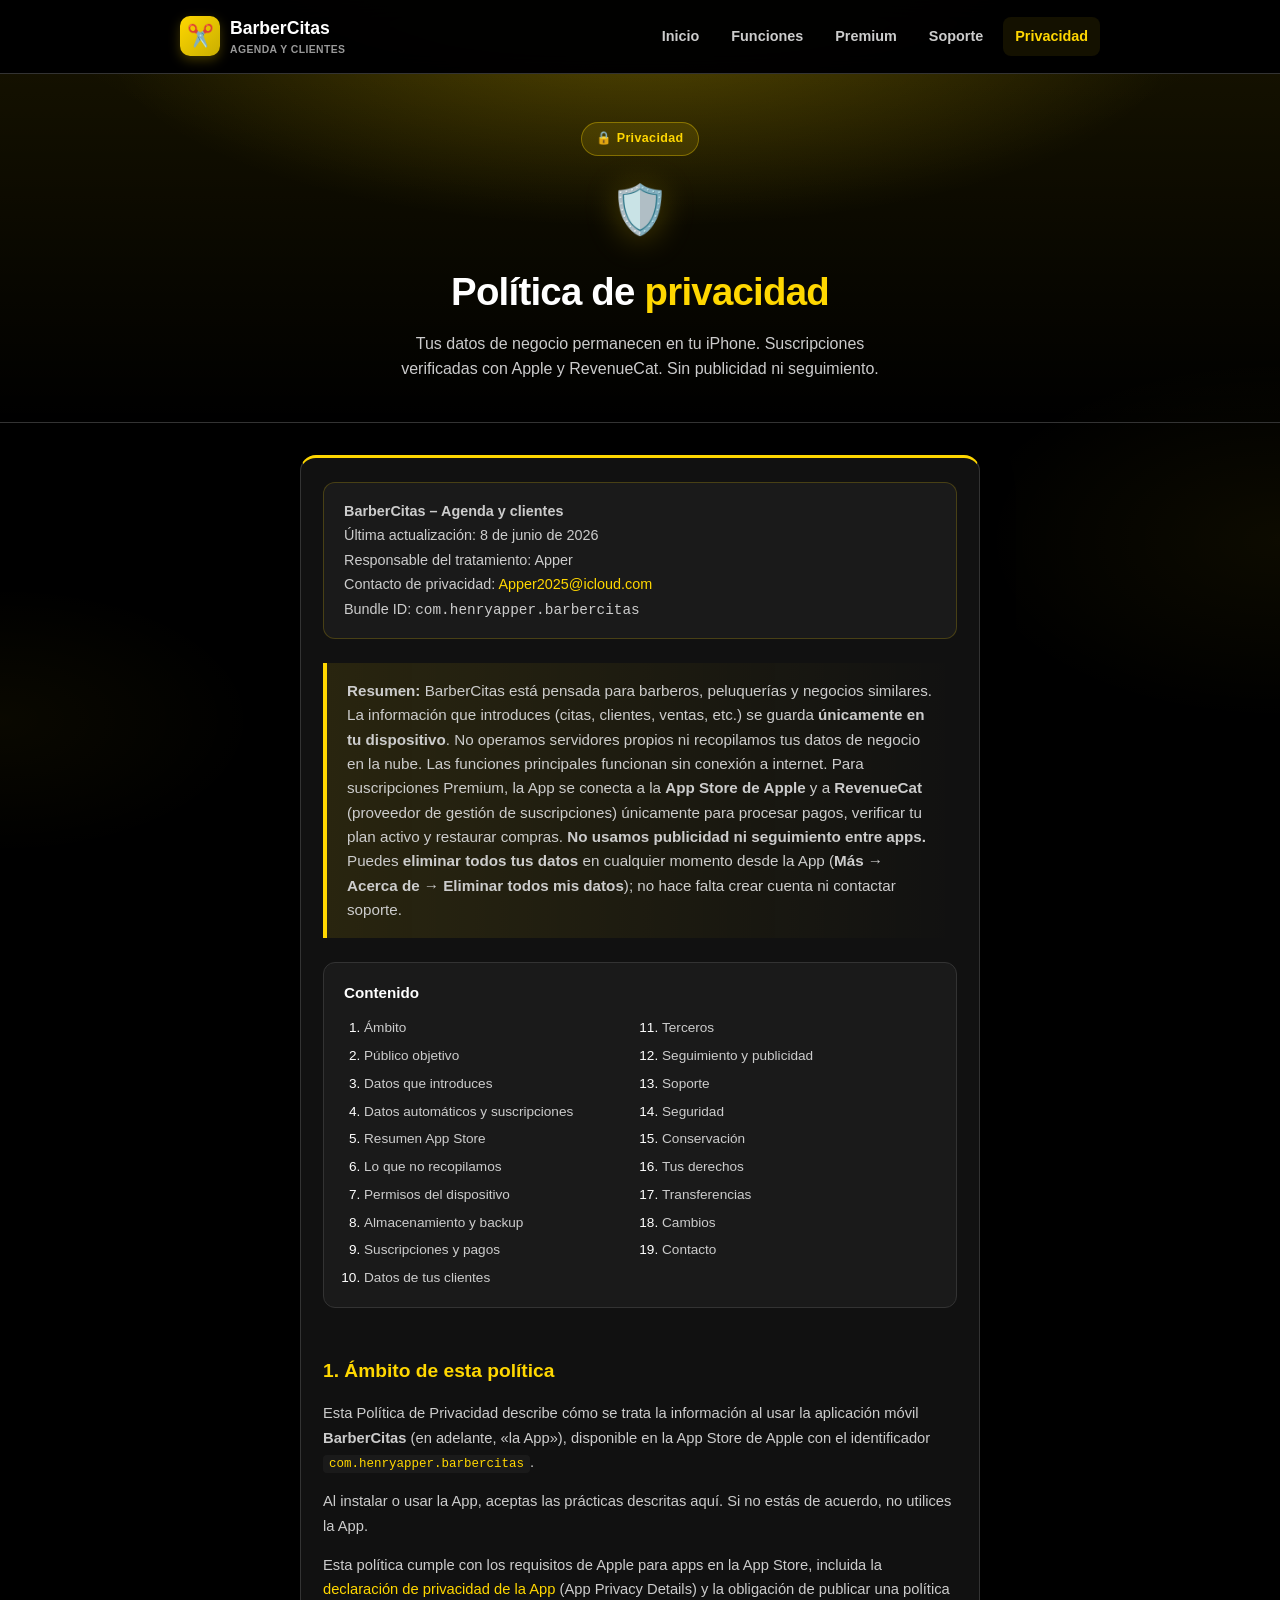
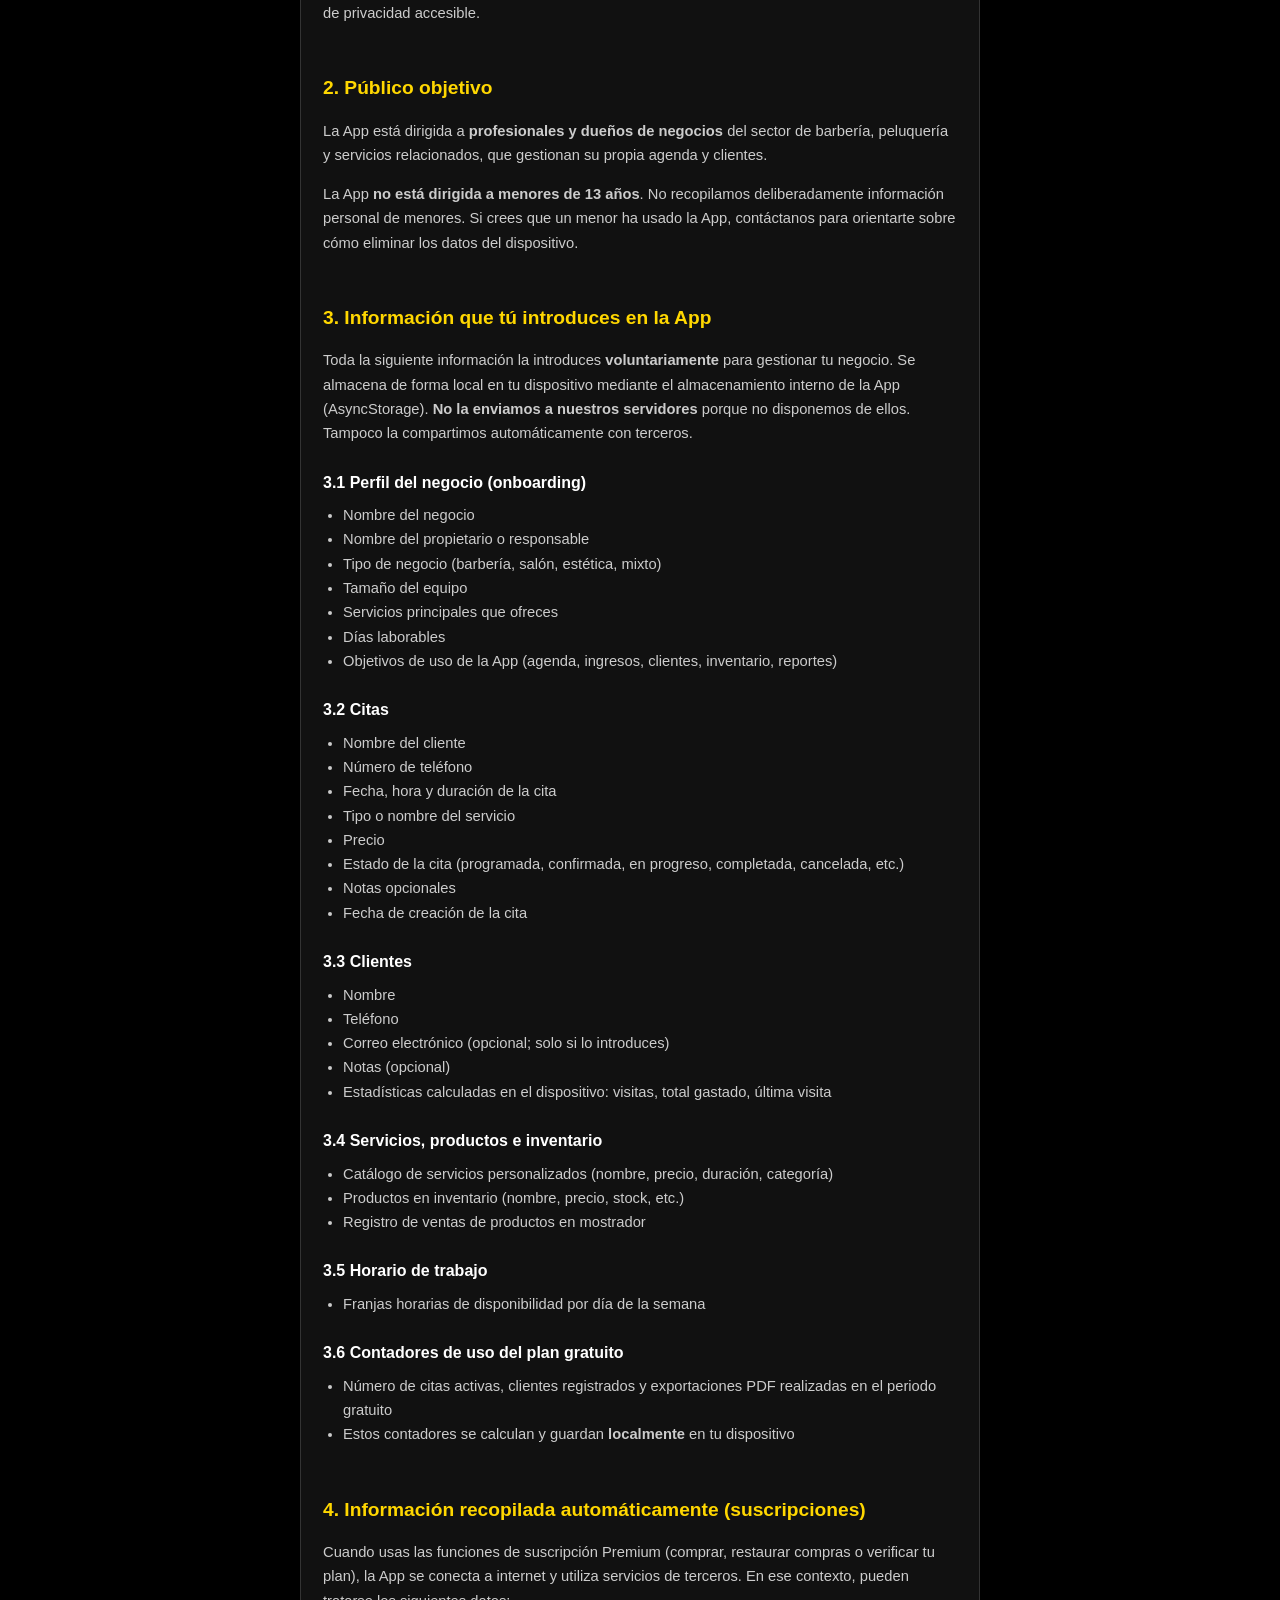
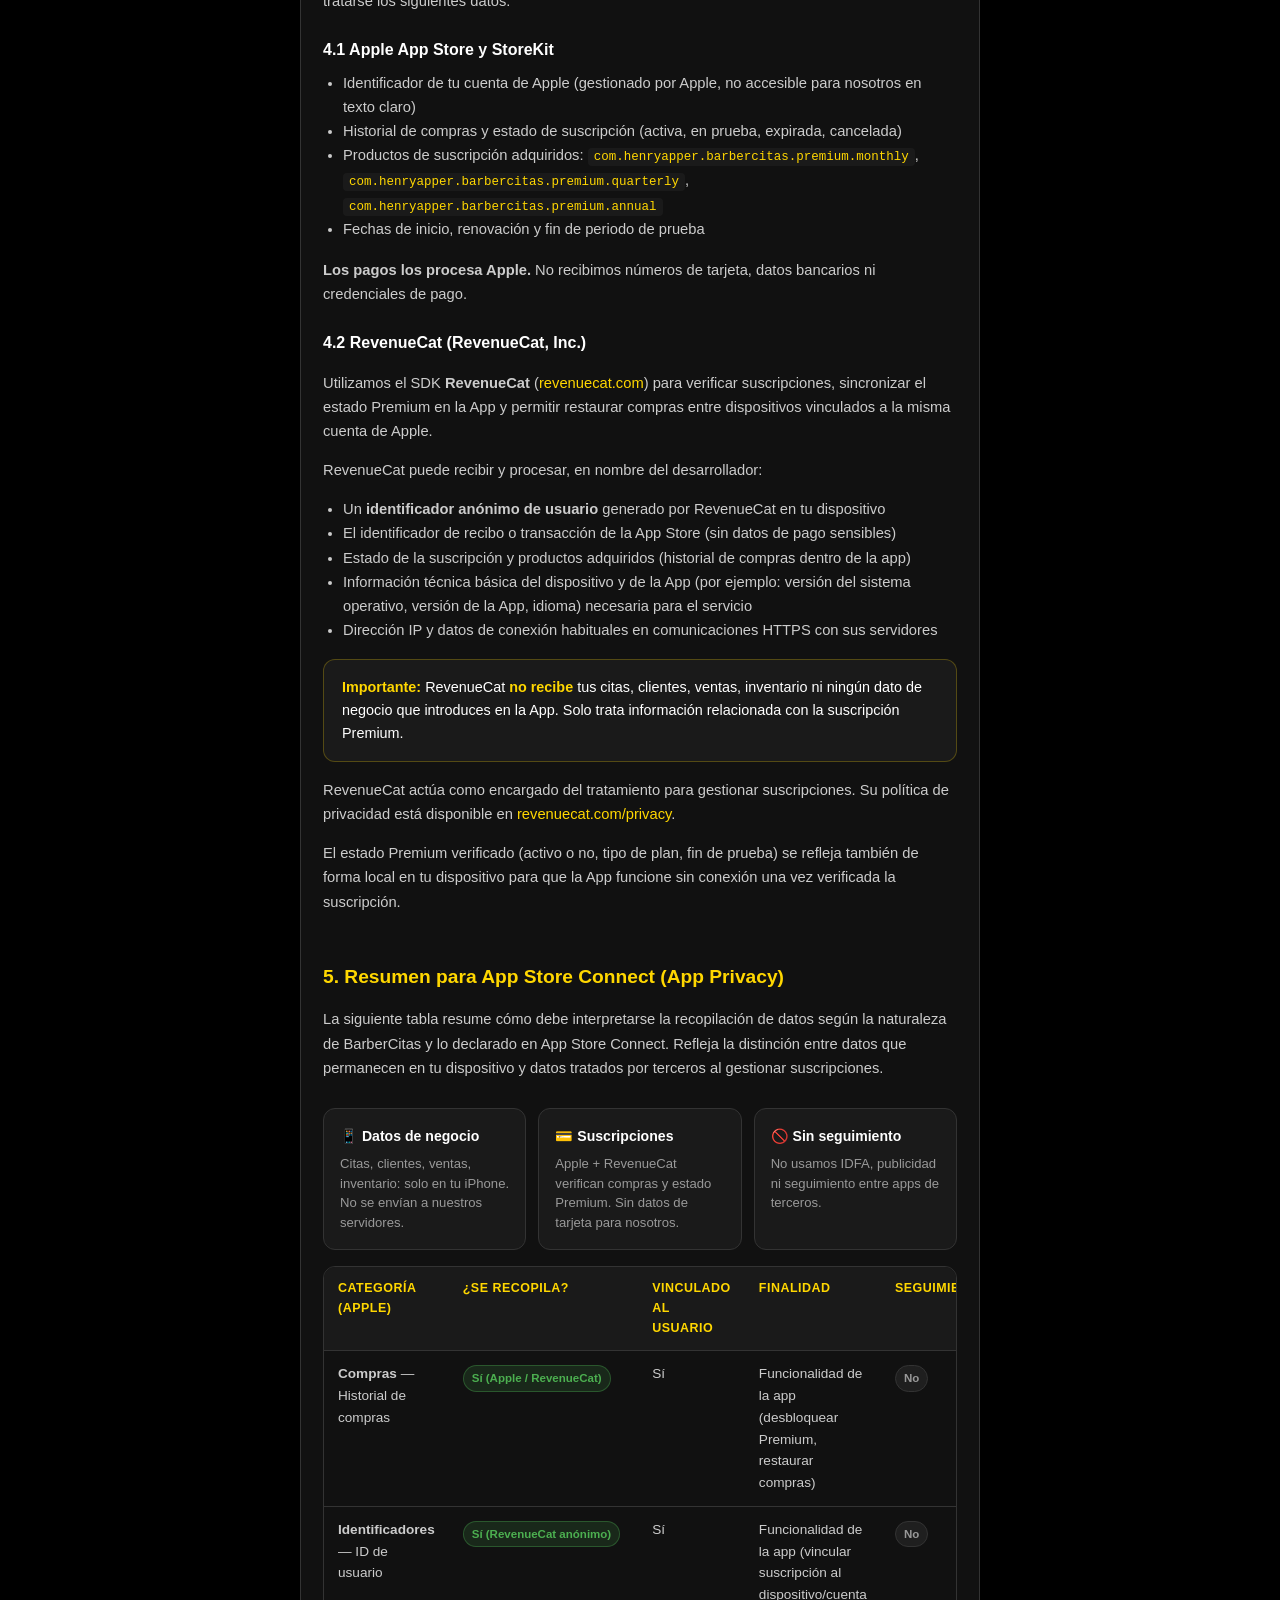
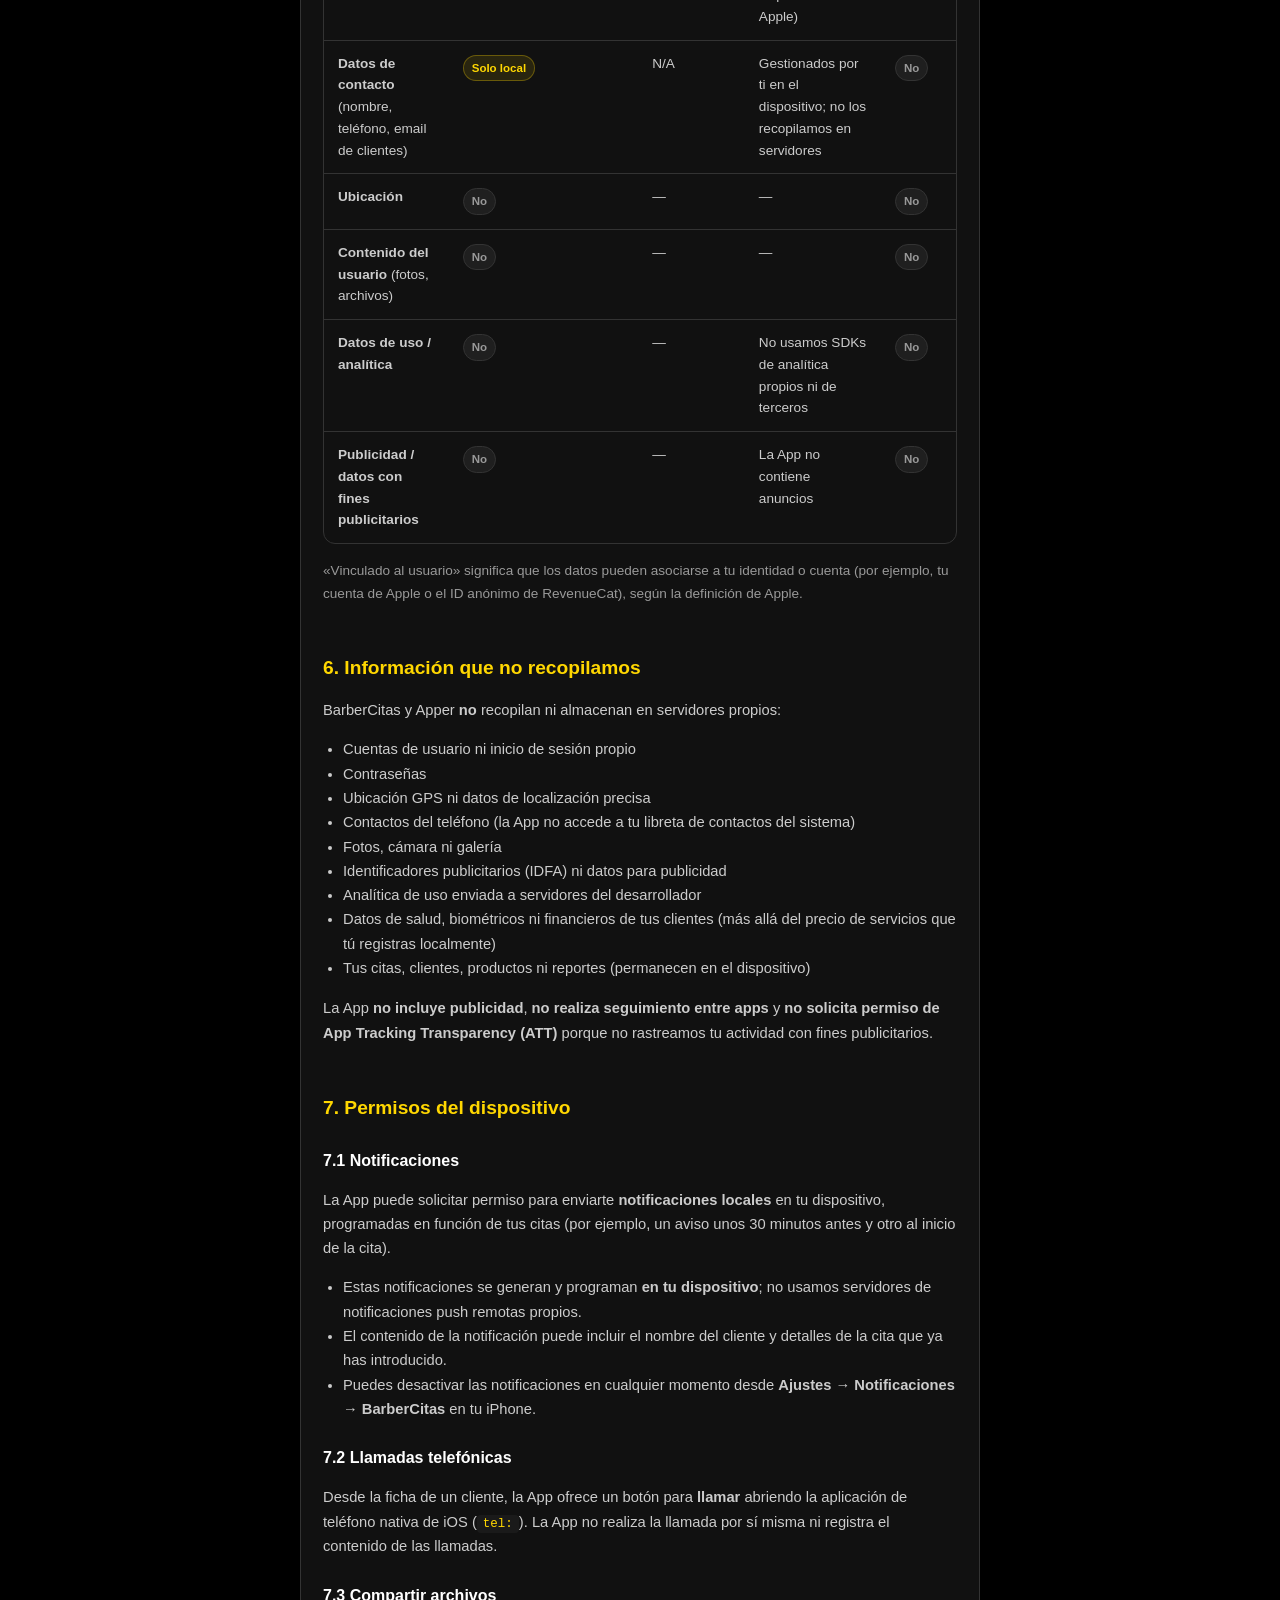
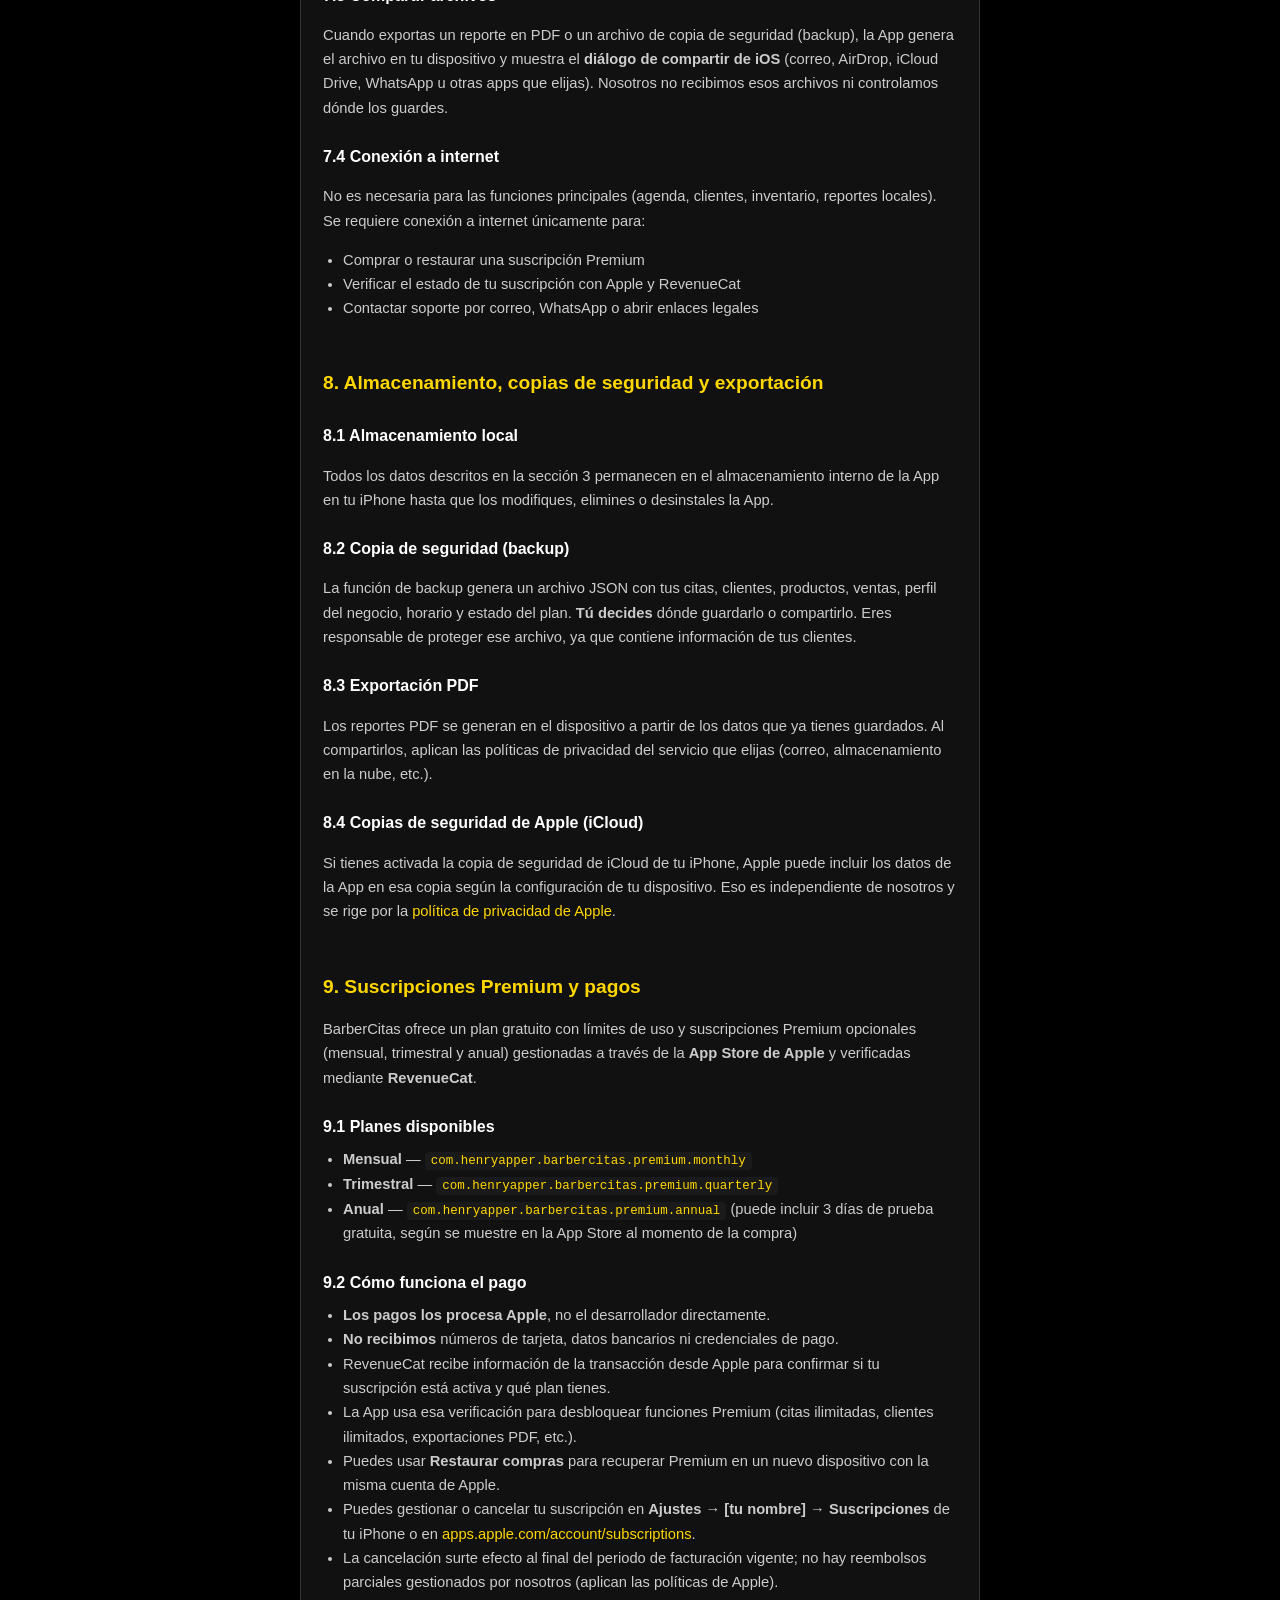
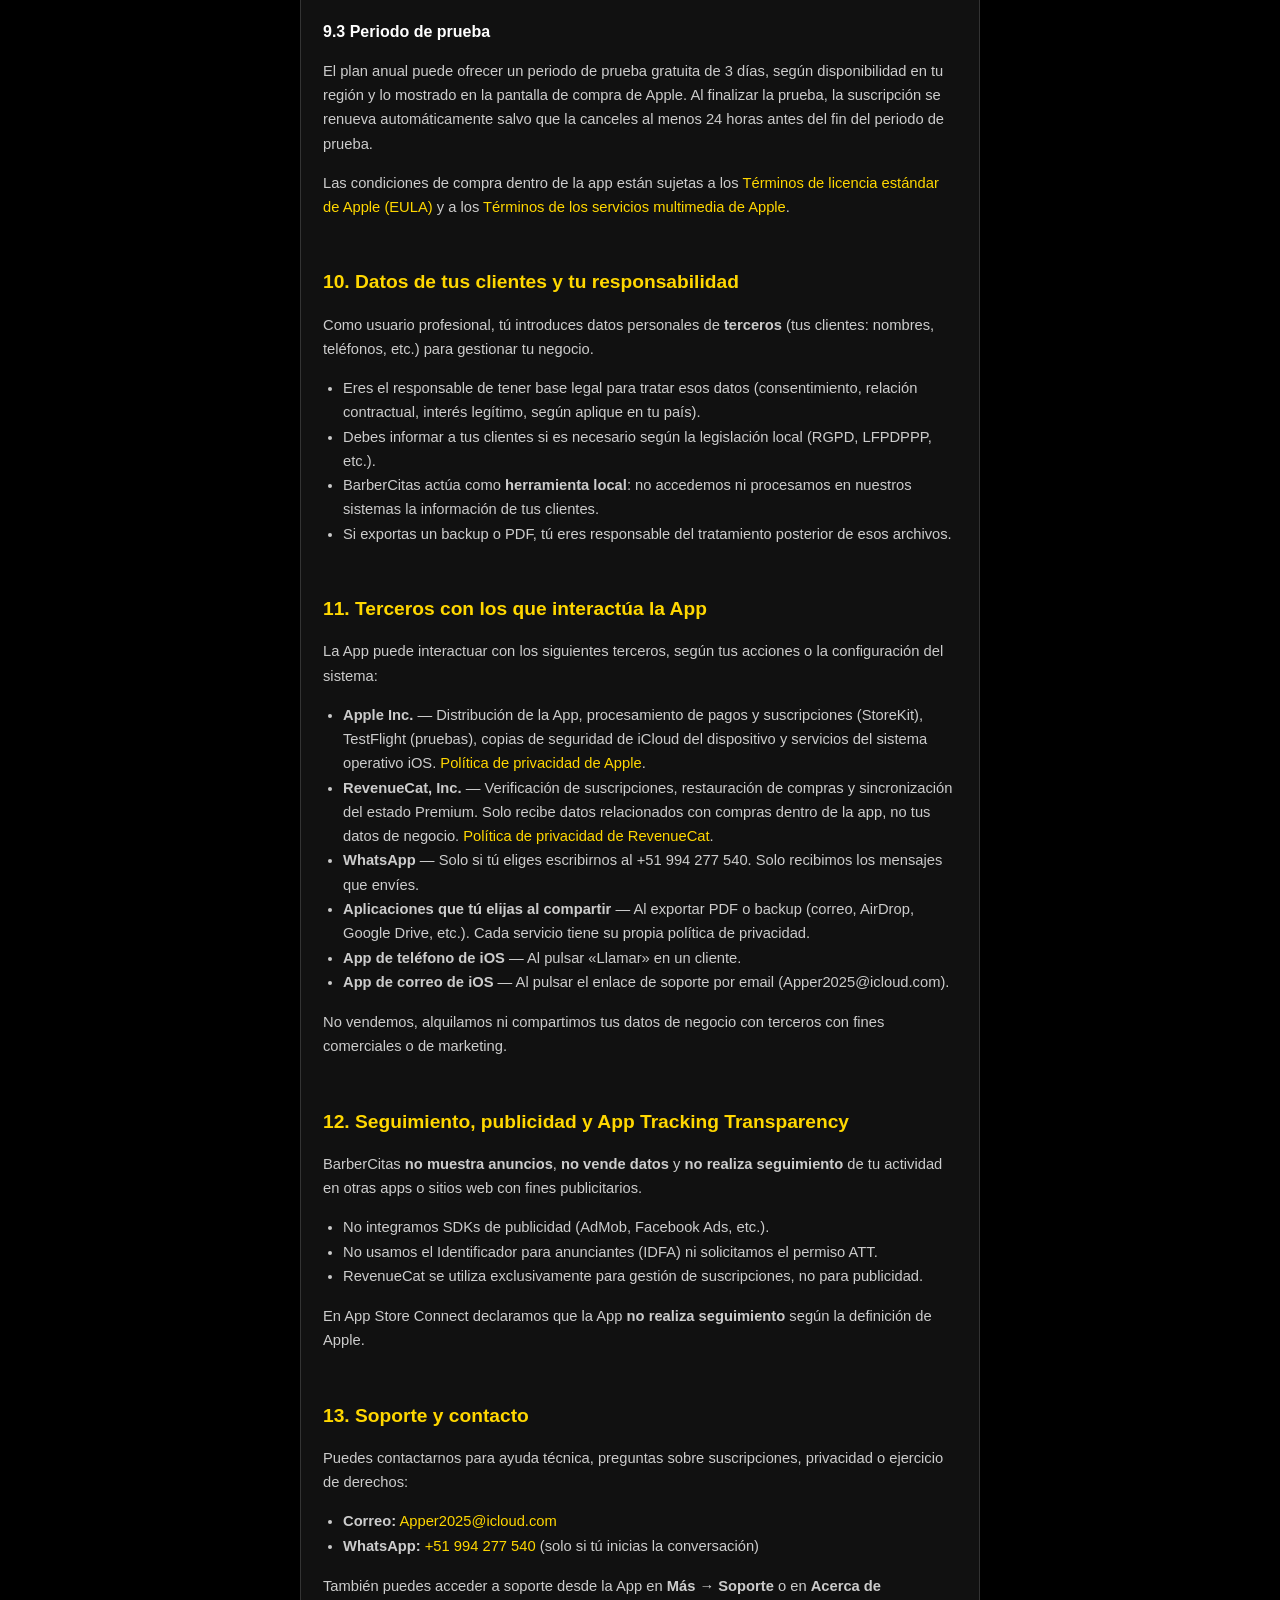
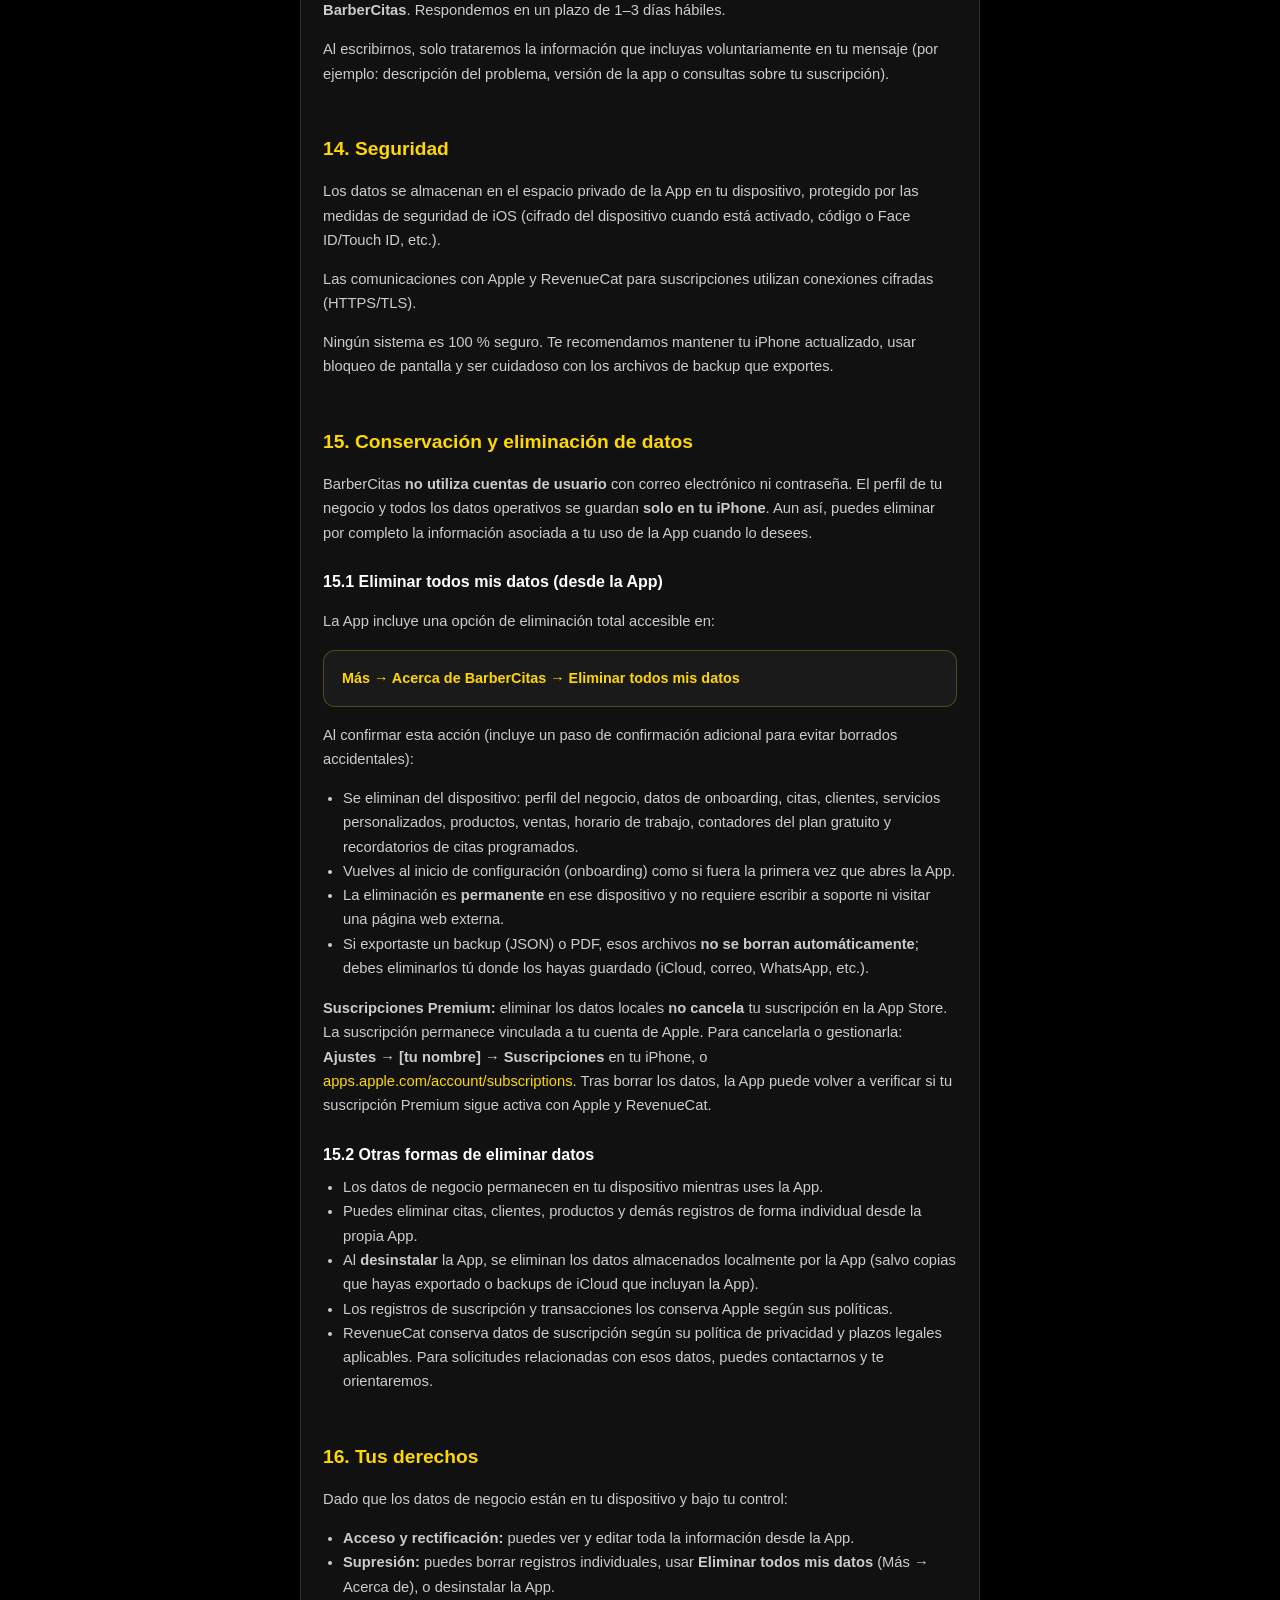
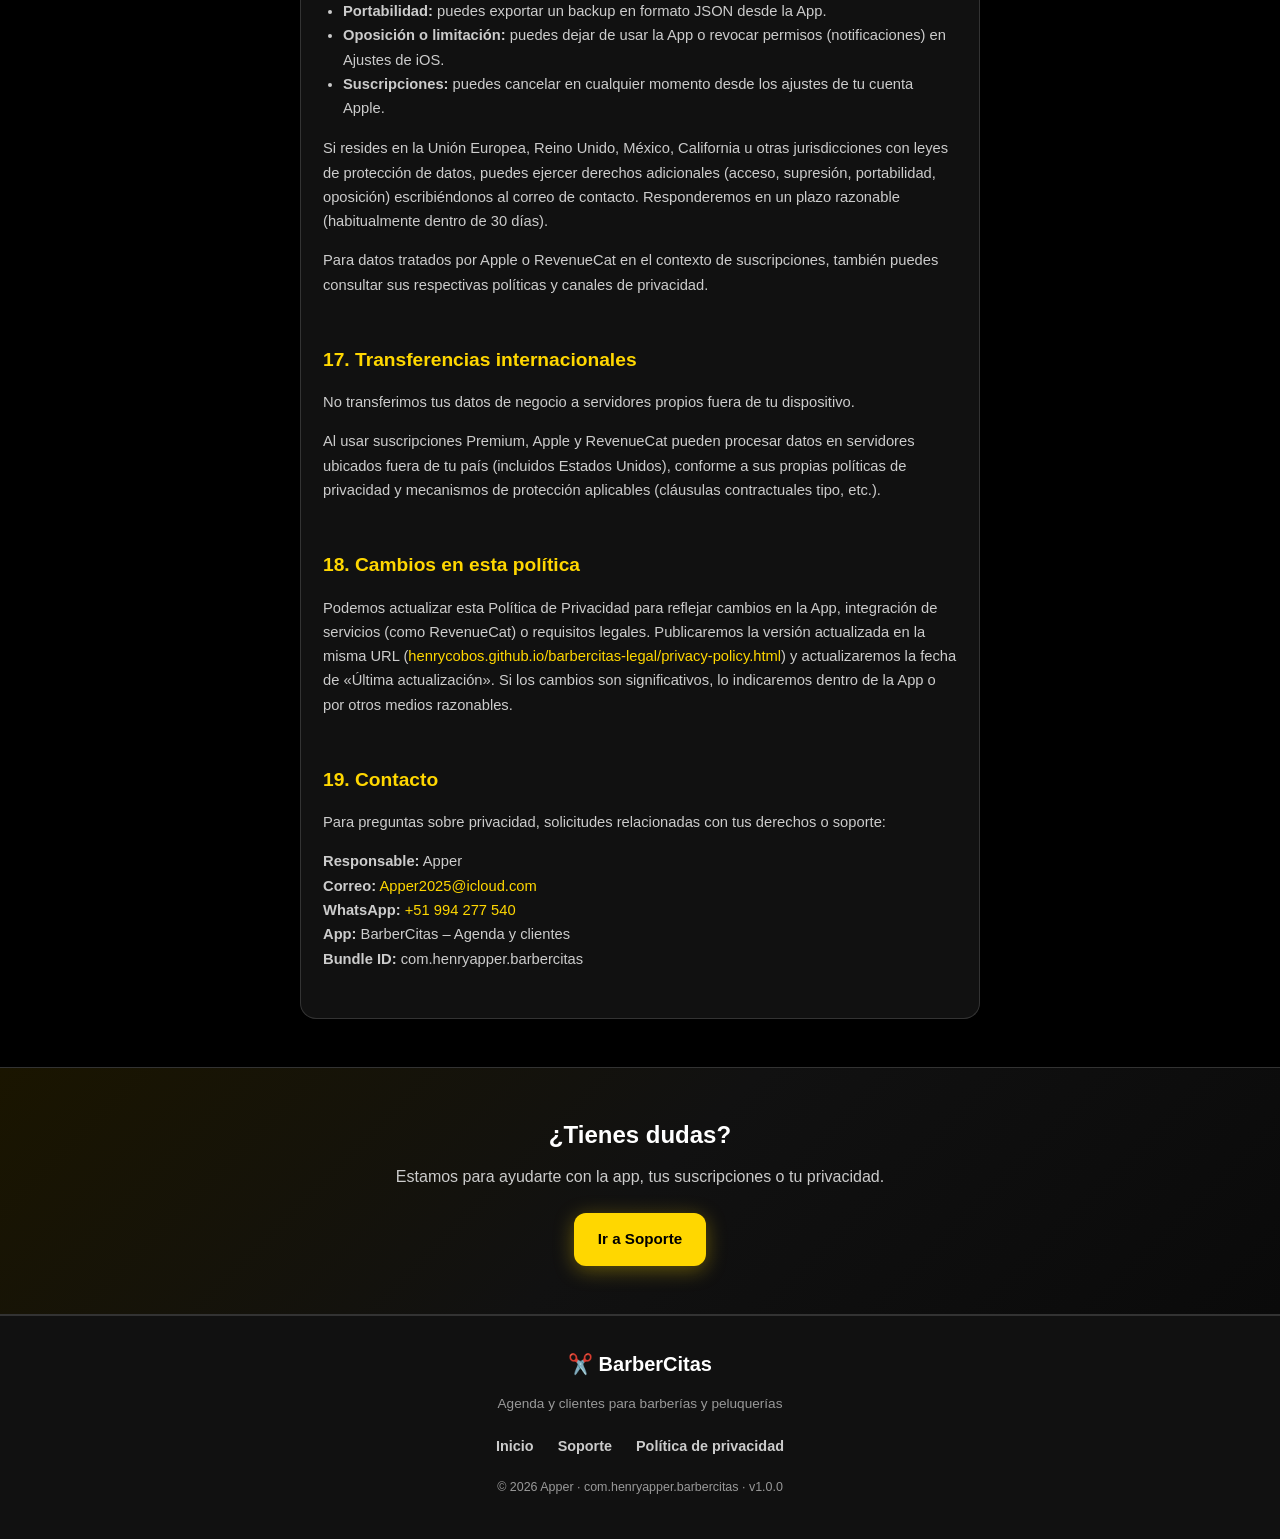
==== commit 1ac9b6aa: "Documentar eliminacion de datos desde la app (App Store 5.1.1). Seccion 15.1 con ruta Mas - Acerca d" ====
--- a/privacy-policy.html
+++ b/privacy-policy.html
@@ -47,7 +47,7 @@
     <div class="legal-panel">
     <div class="legal-meta">
       <strong>BarberCitas – Agenda y clientes</strong><br />
-      Última actualización: 5 de junio de 2026<br />
+      Última actualización: 8 de junio de 2026<br />
       Responsable del tratamiento: Apper<br />
       Contacto de privacidad: <a href="mailto:Apper2025@icloud.com">Apper2025@icloud.com</a><br />
       Bundle ID: <code>com.henryapper.barbercitas</code>
@@ -61,6 +61,8 @@
       Para suscripciones Premium, la App se conecta a la <strong>App Store de Apple</strong> y a
       <strong>RevenueCat</strong> (proveedor de gestión de suscripciones) únicamente para procesar pagos,
       verificar tu plan activo y restaurar compras. <strong>No usamos publicidad ni seguimiento entre apps.</strong>
+      Puedes <strong>eliminar todos tus datos</strong> en cualquier momento desde la App
+      (<strong>Más → Acerca de → Eliminar todos mis datos</strong>); no hace falta crear cuenta ni contactar soporte.
     </div>
 
     <nav class="legal-toc" aria-label="Índice de la política">
@@ -525,9 +527,38 @@
       </p>
 
       <h2 id="s15">15. Conservación y eliminación de datos</h2>
+      <p>
+        BarberCitas <strong>no utiliza cuentas de usuario</strong> con correo electrónico ni contraseña.
+        El perfil de tu negocio y todos los datos operativos se guardan <strong>solo en tu iPhone</strong>.
+        Aun así, puedes eliminar por completo la información asociada a tu uso de la App cuando lo desees.
+      </p>
+
+      <h3 id="s15a">15.1 Eliminar todos mis datos (desde la App)</h3>
+      <p>
+        La App incluye una opción de eliminación total accesible en:
+      </p>
+      <div class="legal-callout">
+        <strong>Más → Acerca de BarberCitas → Eliminar todos mis datos</strong>
+      </div>
+      <p>Al confirmar esta acción (incluye un paso de confirmación adicional para evitar borrados accidentales):</p>
+      <ul>
+        <li>Se eliminan del dispositivo: perfil del negocio, datos de onboarding, citas, clientes, servicios personalizados, productos, ventas, horario de trabajo, contadores del plan gratuito y recordatorios de citas programados.</li>
+        <li>Vuelves al inicio de configuración (onboarding) como si fuera la primera vez que abres la App.</li>
+        <li>La eliminación es <strong>permanente</strong> en ese dispositivo y no requiere escribir a soporte ni visitar una página web externa.</li>
+        <li>Si exportaste un backup (JSON) o PDF, esos archivos <strong>no se borran automáticamente</strong>; debes eliminarlos tú donde los hayas guardado (iCloud, correo, WhatsApp, etc.).</li>
+      </ul>
+      <p>
+        <strong>Suscripciones Premium:</strong> eliminar los datos locales <strong>no cancela</strong> tu suscripción en la App Store.
+        La suscripción permanece vinculada a tu cuenta de Apple. Para cancelarla o gestionarla:
+        <strong>Ajustes → [tu nombre] → Suscripciones</strong> en tu iPhone, o
+        <a href="https://apps.apple.com/account/subscriptions" rel="noopener noreferrer">apps.apple.com/account/subscriptions</a>.
+        Tras borrar los datos, la App puede volver a verificar si tu suscripción Premium sigue activa con Apple y RevenueCat.
+      </p>
+
+      <h3 id="s15b">15.2 Otras formas de eliminar datos</h3>
       <ul>
         <li>Los datos de negocio permanecen en tu dispositivo mientras uses la App.</li>
-        <li>Puedes eliminar citas, clientes, productos y demás registros desde la propia App.</li>
+        <li>Puedes eliminar citas, clientes, productos y demás registros de forma individual desde la propia App.</li>
         <li>Al <strong>desinstalar</strong> la App, se eliminan los datos almacenados localmente por la App (salvo copias que hayas exportado o backups de iCloud que incluyan la App).</li>
         <li>Los registros de suscripción y transacciones los conserva Apple según sus políticas.</li>
         <li>RevenueCat conserva datos de suscripción según su política de privacidad y plazos legales aplicables. Para solicitudes relacionadas con esos datos, puedes contactarnos y te orientaremos.</li>
@@ -539,7 +570,7 @@
       </p>
       <ul>
         <li><strong>Acceso y rectificación:</strong> puedes ver y editar toda la información desde la App.</li>
-        <li><strong>Supresión:</strong> puedes borrar registros individuales o desinstalar la App.</li>
+        <li><strong>Supresión:</strong> puedes borrar registros individuales, usar <strong>Eliminar todos mis datos</strong> (Más → Acerca de), o desinstalar la App.</li>
         <li><strong>Portabilidad:</strong> puedes exportar un backup en formato JSON desde la App.</li>
         <li><strong>Oposición o limitación:</strong> puedes dejar de usar la App o revocar permisos (notificaciones) en Ajustes de iOS.</li>
         <li><strong>Suscripciones:</strong> puedes cancelar en cualquier momento desde los ajustes de tu cuenta Apple.</li>
